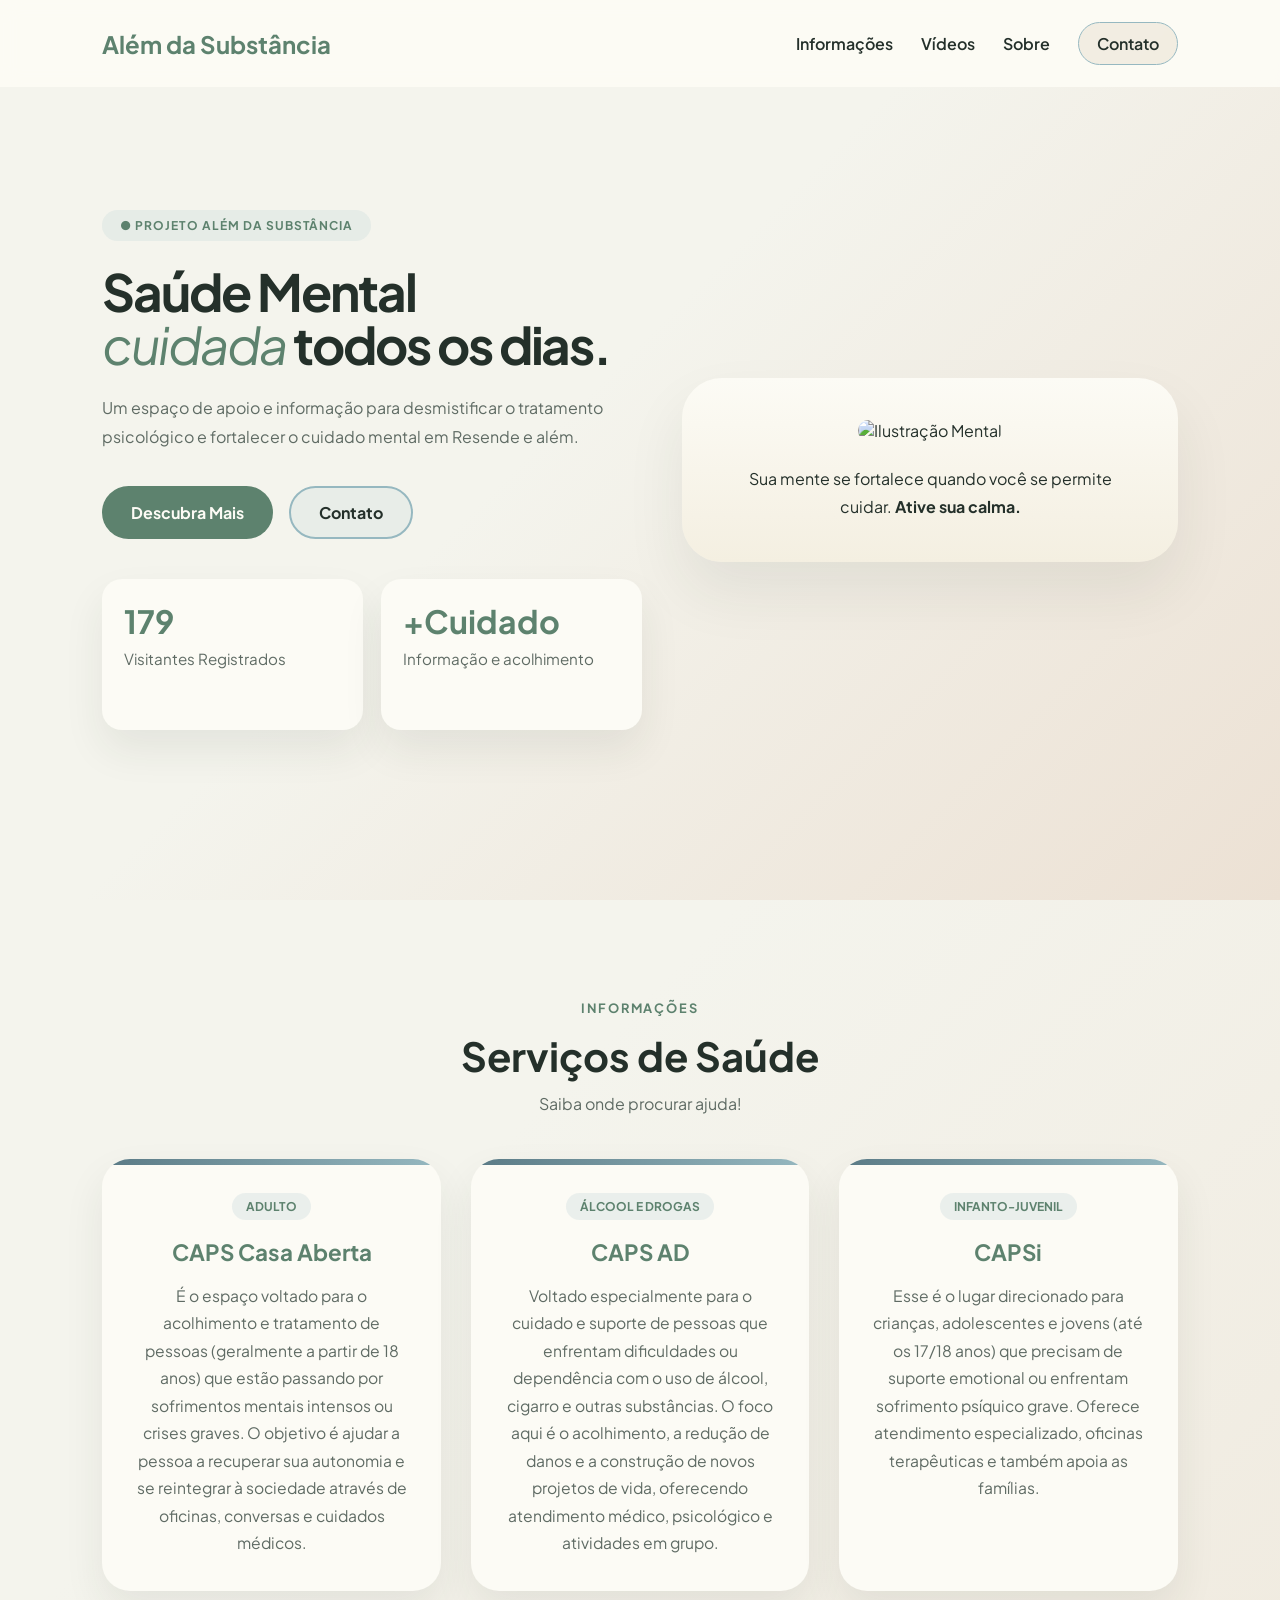
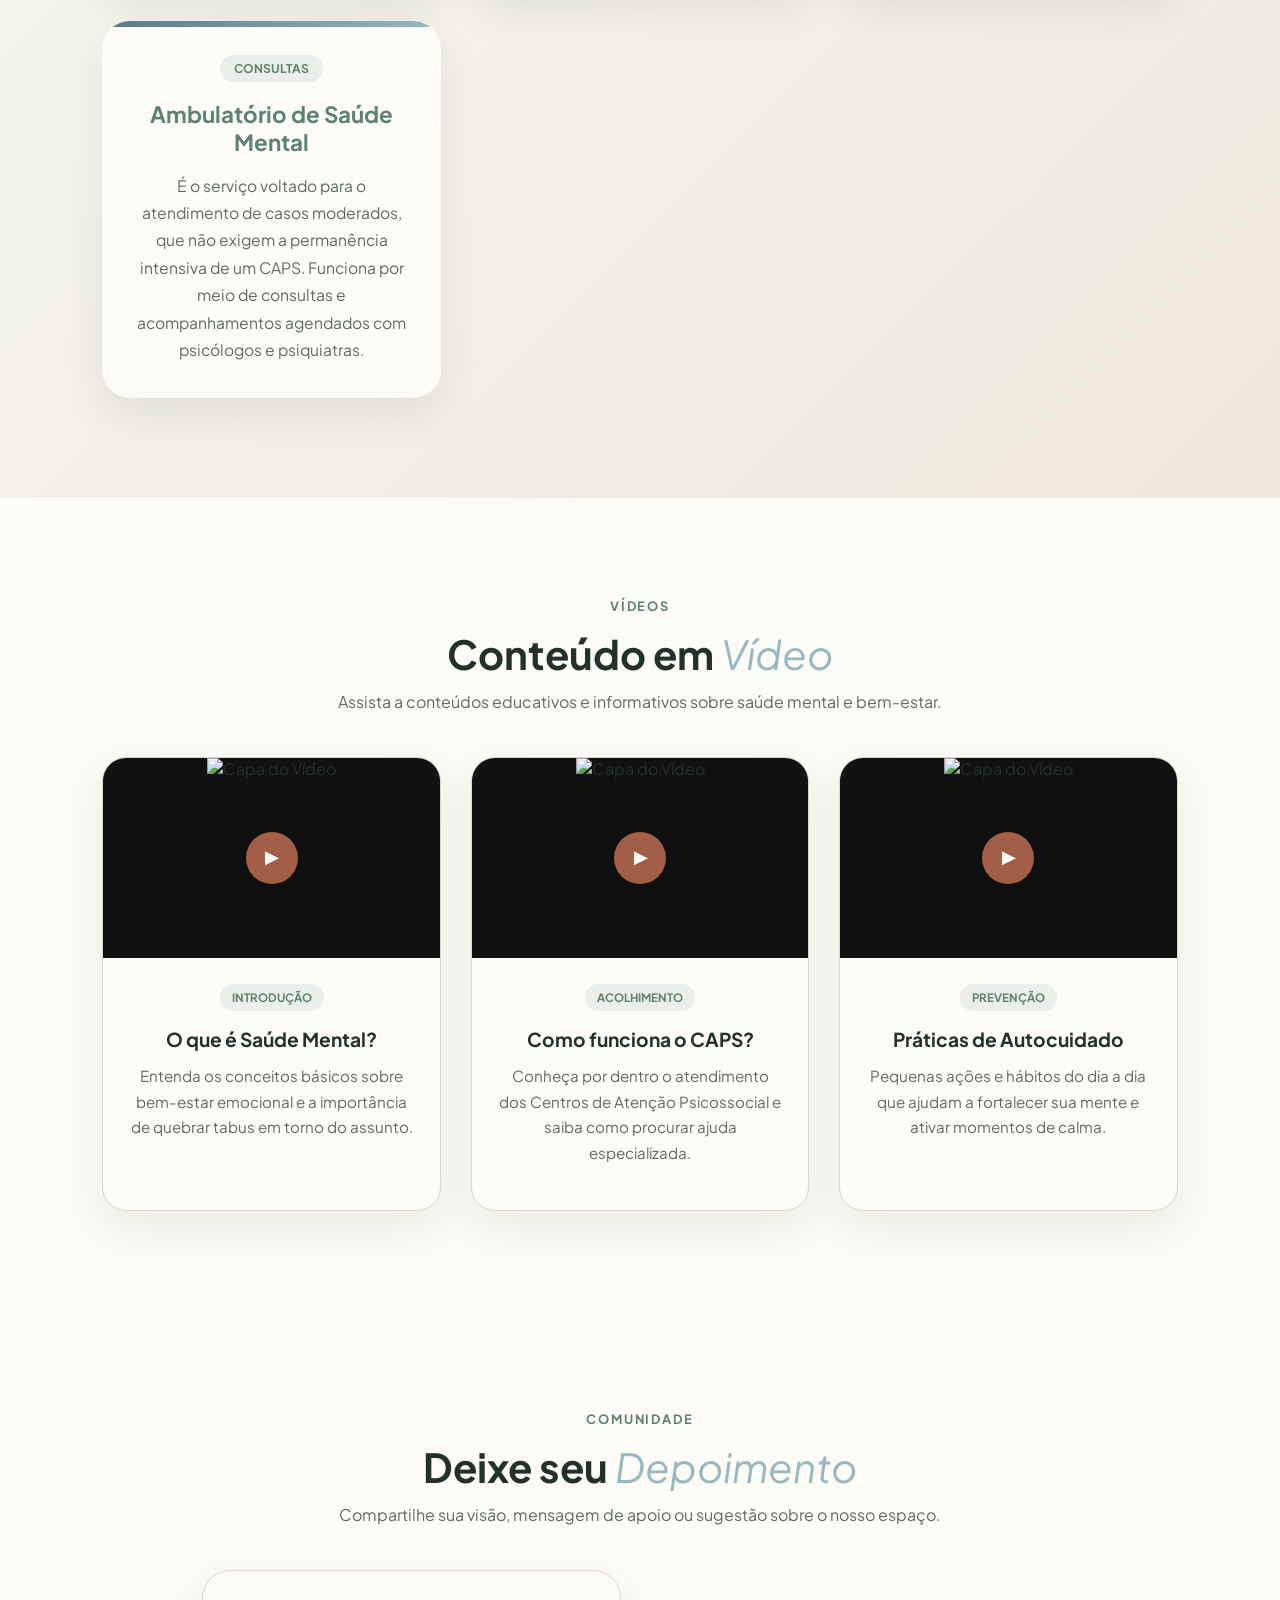
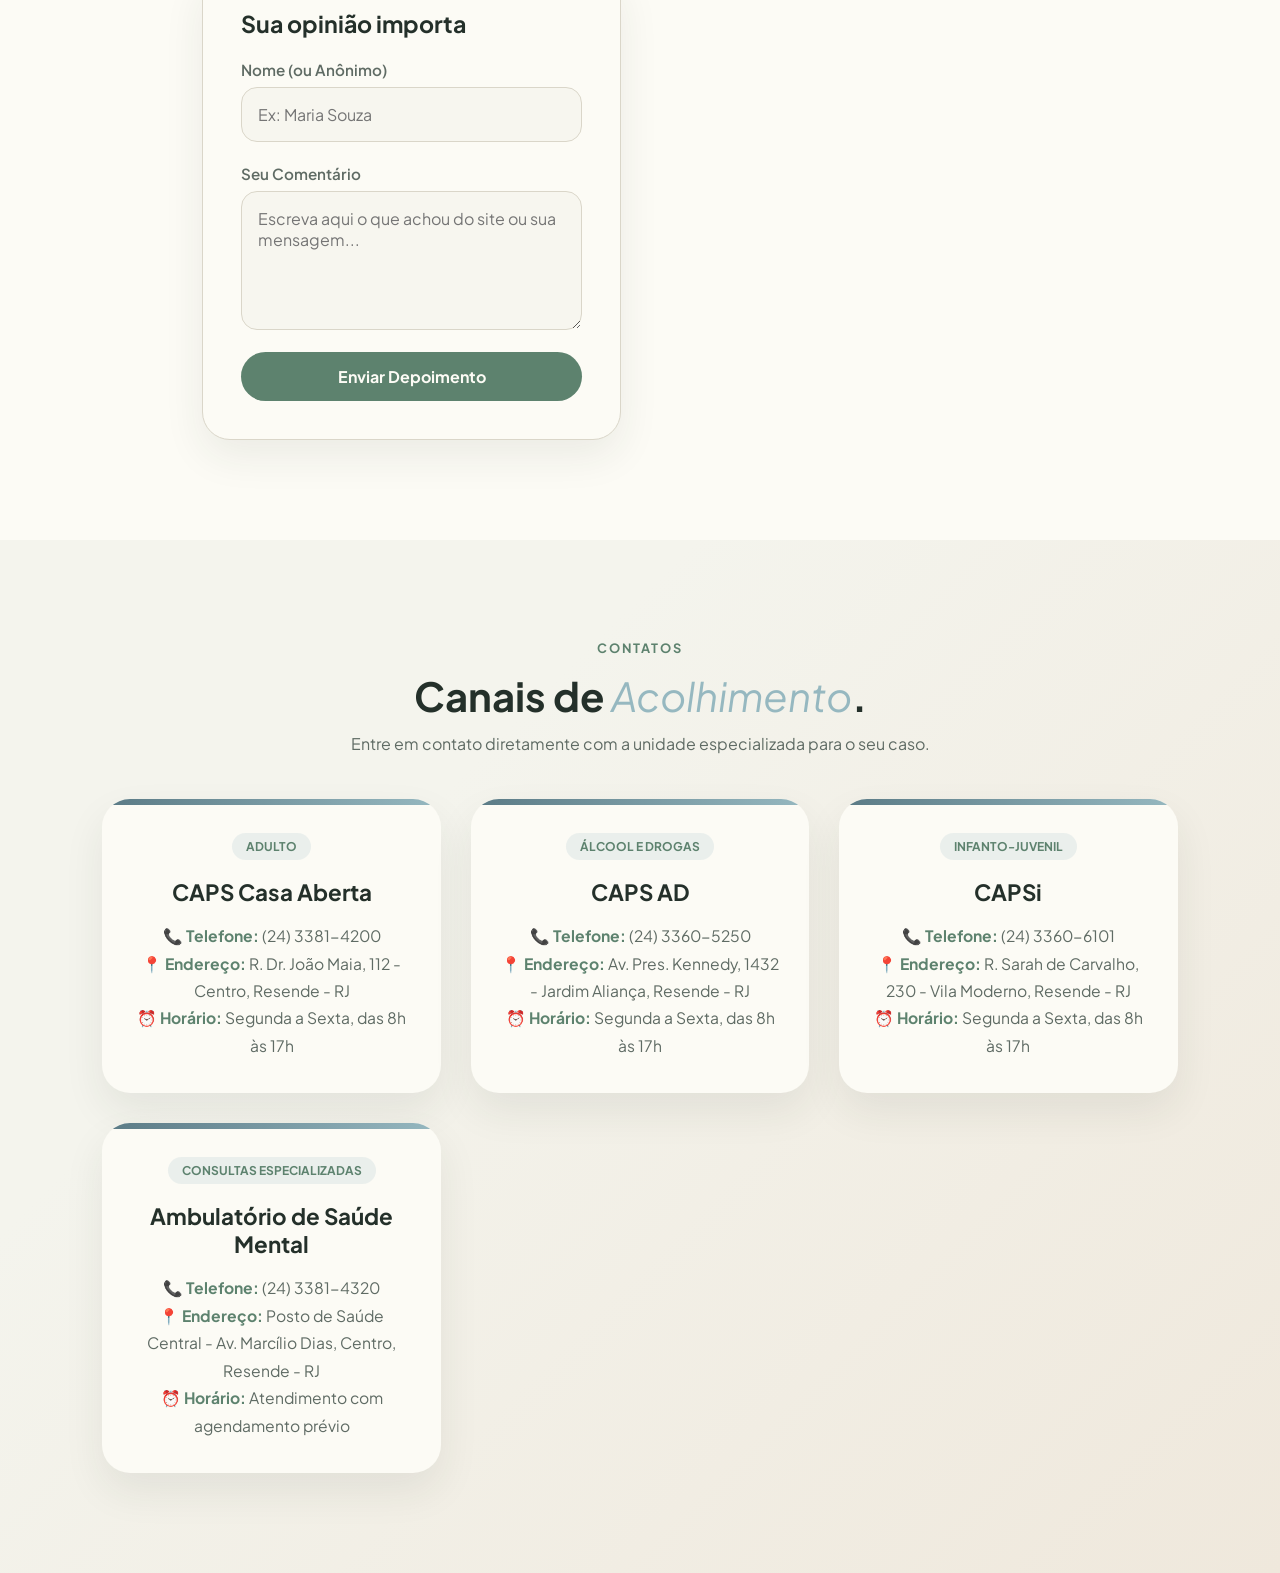
==== index.html @ b38e8417 "Add wave animation to card borders and implement easing scroll with mouse wheel" ====
<!DOCTYPE html>
<html lang="pt-BR">
<head>
    <meta charset="UTF-8">
    <meta name="viewport" content="width=device-width, initial-scale=1.0">
    <title>Além da Substance - Saúde Mental</title>
    <link rel="preconnect" href="https://fonts.googleapis.com">
    <link rel="preconnect" href="https://fonts.gstatic.com" crossorigin>
    <link href="https://fonts.googleapis.com/css2?family=Plus+Jakarta+Sans:ital,wght@0,300;0,700;1,400&display=swap" rel="stylesheet">
    <link rel="stylesheet" href="style.css">
</head>
<body>

    <header class="navbar">
        <div class="logo">Além da Substância</div>
        <nav>
            <a href="#informacoes">Informações</a>
            <a href="#videos">Vídeos</a>
            <a href="#sobre">Sobre</a>
            <a href="#contato" class="btn-contato-nav">Contato</a>
        </nav>
    </header>

    <!-- HERO SECTION (HOME) -->
    <main class="hero-container" id="home">
        <section class="hero-left">
            <span class="badge">● PROJETO ALÉM DA SUBSTÂNCIA</span>
            <h1>Saúde Mental <br><em>cuidada</em> todos os dias.</h1>
            <p>Um espaço de apoio e informação para desmistificar o tratamento psicológico e fortalecer o cuidado mental em Resende e além.</p>
            
            <div class="hero-buttons">
                <a href="#sobre" class="btn-primary">Descubra Mais</a>
                <a href="#contato" class="btn-secondary">Contato</a>
            </div>
            
            <div class="mini-cards">
                <div class="card-stat">
                    <!-- CORREÇÃO AQUI: Adicionado id="contador" para o JavaScript atualizar -->
                    <h2 id="contador">179</h2> 
                    <p>Visitantes Registrados</p>
                </div>
                <div class="card-stat">
                    <h2>+Cuidado</h2>
                    <p>Informação e acolhimento</p>
                </div>
            </div>
        </section>

        <section class="hero-right">
            <div class="main-card">
                <img src="https://images.unsplash.com/photo-1544367567-0f2fcb009e0b?q=80&w=400" alt="Ilustração Mental" class="mascote-img">
                <p class="card-text">Sua mente se fortalece quando você se permite cuidar. <strong>Ative sua calma.</strong></p>
            </div>
        </section>
    </main>

    <!-- SEÇÃO INFORMAÇÕES -->
    <section id="informacoes" class="info-section">
        <span class="section-badge">Informações</span>
        <h2 class="section-title">Serviços de Saúde</h2>
        <p class="section-subtitle">Saiba onde procurar ajuda!</p>

        <div class="info-cards-container">
            <div class="info-card">
                <div class="card-border-top"></div>
                <span class="card-tag">Adulto</span>
                <h3>CAPS Casa Aberta</h3>
                <p>É o espaço voltado para o acolhimento e tratamento de pessoas (geralmente a partir de 18 anos) que estão passando por sofrimentos mentais intensos ou crises graves. O objetivo é ajudar a pessoa a recuperar sua autonomia e se reintegrar à sociedade através de oficinas, conversas e cuidados médicos.</p>
            </div>

            <div class="info-card">
                <div class="card-border-top"></div>
                <span class="card-tag">Álcool e Drogas</span>
                <h3>CAPS AD</h3>
                <p>Voltado especialmente para o cuidado e suporte de pessoas que enfrentam dificuldades ou dependência com o uso de álcool, cigarro e outras substâncias. O foco aqui é o acolhimento, a redução de danos e a construção de novos projetos de vida, oferecendo atendimento médico, psicológico e atividades em grupo.</p>
            </div>

            <div class="info-card">
                <div class="card-border-top"></div>
                <span class="card-tag">Infanto-Juvenil</span>
                <h3>CAPSi</h3>
                <p>Esse é o lugar direcionado para crianças, adolescentes e jovens (até os 17/18 anos) que precisam de suporte emotional ou enfrentam sofrimento psíquico grave. Oferece atendimento especializado, oficinas terapêuticas e também apoia as famílias.</p>
            </div>
            
            <div class="info-card">
                <div class="card-border-top"></div>
                <span class="card-tag">Consultas</span>
                <h3>Ambulatório de Saúde Mental</h3>
                <p>É o serviço voltado para o atendimento de casos moderados, que não exigem a permanência intensiva de um CAPS. Funciona por meio de consultas e acompanhamentos agendados com psicólogos e psiquiatras.</p>
            </div>
        </div>
    </section>

    <!-- SEÇÃO VÍDEOS -->
    <section id="videos" class="generic-section">
        <span class="section-badge">Vídeos</span>
        <h2 class="section-title">Conteúdo em <em>Vídeo</em></h2>
        <p class="section-subtitle">Assista a conteúdos educativos e informativos sobre saúde mental e bem-estar.</p>

        <div class="videos-cards-container">
            <div class="video-card">
                <div class="video-preview btn-play-trigger" data-video="https://youtube.com/embed/IJjCyYKkbZU?si=vxh-BDA81wg-3qQN">
                    <img src="https://img.youtube.com/vi/IJjCyYKkbZU/0.jpg" alt="Capa do Vídeo">
                    <div class="play-icon">▶</div>
                </div>
                <div class="video-content">
                    <span class="video-tag">Introdução</span>
                    <h3>O que é Saúde Mental?</h3>
                    <p>Entenda os conceitos básicos sobre bem-estar emocional e a importância de quebrar tabus em torno do assunto.</p>
                </div>
            </div>

            <div class="video-card">
                <div class="video-preview btn-play-trigger" data-video="https://youtube.com/embed/HHHiIle4SVA?si=tJ8ctzIvyEenSN2N">
                    <img src="https://img.youtube.com/vi/HHHiIle4SVA/0.jpg" alt="Capa do Vídeo">
                    <div class="play-icon">▶</div>
                </div>
                <div class="video-content">
                    <span class="video-tag">Acolhimento</span>
                    <h3>Como funciona o CAPS?</h3>
                    <p>Conheça por dentro o atendimento dos Centros de Atenção Psicossocial e saiba como procurar ajuda especializada.</p>
                </div>
            </div>

            <div class="video-card">
                <div class="video-preview btn-play-trigger" data-video="https://youtube.com/embed/26smId96smo?si=rQtb4ltxumGqIPi2">
                    <img src="https://img.youtube.com/vi/26smId96smo/0.jpg" alt="Capa do Vídeo">
                    <div class="play-icon">▶</div>
                </div>
                <div class="video-content">
                    <span class="video-tag">Prevenção</span>
                    <h3>Práticas de Autocuidado</h3>
                    <p>Pequenas ações e hábitos do dia a dia que ajudam a fortalecer sua mente e ativar momentos de calma.</p>
                </div>
            </div>
        </div>
    </section>

    <div id="videoModal" class="video-modal">
        <div class="video-modal-content">
            <span class="video-modal-close">&times;</span>
            <div class="video-responsive-container">
                <iframe id="videoPlayer" src="" frameborder="0" allow="accelerometer; autoplay; clipboard-write; encrypted-media; gyroscope; picture-in-picture" allowfullscreen></iframe>
            </div>
        </div>
    </div>

    <!-- SEÇÃO COMENTÁRIOS -->
    <section id="sobre" class="generic-section">
        <span class="section-badge">Comunidade</span>
        <h2 class="section-title">Deixe seu <em>Depoimento</em></h2>
        <p class="section-subtitle">Compartilhe sua visão, mensagem de apoio ou sugestão sobre o nosso espaço.</p>

        <div class="comments-container">
            <div class="comment-form-box">
                <h3>Sua opinião importa</h3>
                <form class="comment-form">
                    <div class="input-group">
                        <label for="comentario-nome">Nome (ou Anônimo)</label>
                        <input type="text" id="comentario-nome" placeholder="Ex: Maria Souza" required>
                    </div>
                    <div class="input-group">
                        <label for="comentario-texto">Seu Comentário</label>
                        <textarea id="comentario-texto" rows="5" placeholder="Escreva aqui o que achou do site ou sua mensagem..." required></textarea>
                    </div>
                    <button type="submit" class="btn-primary">Enviar Depoimento</button>
                </form>
            </div>

            <div class="comments-mural">
                <!-- Os depoimentos vindos do banco de dados serão injetados aqui -->
            </div>
        </div>
    </section>

    <!-- SEÇÃO CONTATO -->
    <section id="contato" class="contact-section">
        <span class="section-badge">Contatos</span>
        <h2 class="section-title">Canais de <em>Acolhimento</em>.</h2>
        <p class="section-subtitle">Entre em contato diretamente com a unidade especializada para o seu caso.</p>

        <div class="contact-cards-container">
            <div class="contact-card">
                <div class="card-border-top"></div>
                <span class="card-tag">Adulto</span>
                <h3>CAPS Casa Aberta</h3>
                <p class="contact-info"><strong>📞 Telefone:</strong> <a href="tel:+552433814200">(24) 3381-4200</a></p>
                <p class="contact-info"><strong>📍 Endereço:</strong> <a href="https://www.google.com/maps/search/?api=1&query=R.%20Dr.%20Jo%C3%A3o%20Maia%2C%20112%20Centro%20Resende%20RJ" target="_blank" rel="noopener">R. Dr. João Maia, 112 - Centro, Resende - RJ</a></p>
                <p class="contact-info"><strong>⏰ Horário:</strong> Segunda a Sexta, das 8h às 17h</p>
            </div>

            <div class="contact-card">
                <div class="card-border-top"></div>
                <span class="card-tag">Álcool e Drogas</span>
                <h3>CAPS AD</h3>
                <p class="contact-info"><strong>📞 Telefone:</strong> <a href="tel:+552433605250">(24) 3360-5250</a></p>
                <p class="contact-info"><strong>📍 Endereço:</strong> <a href="https://www.google.com/maps/search/?api=1&query=Av.%20Pres.%20Kennedy%2C%201432%20Jardim%20Alian%C3%A7a%20Resende%20RJ" target="_blank" rel="noopener">Av. Pres. Kennedy, 1432 - Jardim Aliança, Resende - RJ</a></p>
                <p class="contact-info"><strong>⏰ Horário:</strong> Segunda a Sexta, das 8h às 17h</p>
            </div>

            <div class="contact-card">
                <div class="card-border-top"></div>
                <span class="card-tag">Infanto-Juvenil</span>
                <h3>CAPSi</h3>
                <p class="contact-info"><strong>📞 Telefone:</strong> <a href="tel:+552433606101">(24) 3360-6101</a></p>
                <p class="contact-info"><strong>📍 Endereço:</strong> <a href="https://www.google.com/maps/search/?api=1&query=R.%20Sarah%20de%20Carvalho%2C%20230%20Vila%20Moderno%20Resende%20RJ" target="_blank" rel="noopener">R. Sarah de Carvalho, 230 - Vila Moderno, Resende - RJ</a></p>
                <p class="contact-info"><strong>⏰ Horário:</strong> Segunda a Sexta, das 8h às 17h</p>
            </div>

            <div class="contact-card">
                <div class="card-border-top"></div>
                <span class="card-tag">Consultas Especializadas</span>
                <h3>Ambulatório de Saúde Mental</h3>
                <p class="contact-info"><strong>📞 Telefone:</strong> <a href="tel:+552433814320">(24) 3381-4320</a></p>
                <p class="contact-info"><strong>📍 Endereço:</strong> <a href="https://www.google.com/maps/search/?api=1&query=Posto%20de%20Sa%C3%BAde%20Central%20Av.%20Marc%C3%ADlio%20Dias%20Centro%20Resende%20RJ" target="_blank" rel="noopener">Posto de Saúde Central - Av. Marcílio Dias, Centro, Resende - RJ</a></p>
                <p class="contact-info"><strong>⏰ Horário:</strong> Atendimento com agendamento prévio</p>
            </div>
        </div>
    </section>

    <!-- Conexão do Front-end com o Back-end em Python -->
    <script>
        const API_URL = window.location.hostname === "127.0.0.1" || window.location.hostname === "localhost"
            ? "http://127.0.0.1:5000/api"
            : `${window.location.origin}/api`;

        async function updateVisitCounter() {
            try {
                const response = await fetch(`${API_URL}/visita`, { method: "POST" });
                const data = await response.json();
                document.getElementById("contador").innerText = data.total_visitantes;
            } catch (error) {
                console.error("Erro ao atualizar contador:", error);
            }
        }

        async function loadDepoimentos() {
            try {
                const response = await fetch(`${API_URL}/depoimentos`);
                const depoimentos = await response.json();
                const mural = document.querySelector(".comments-mural");
                mural.innerHTML = "";

                depoimentos.forEach((depo) => {
                    const card = document.createElement("div");
                    card.className = "mural-card";
                    card.innerHTML = `
                        <div class="mural-card-header">
                            <strong>${depo.nome}</strong>
                            <span class="mural-date">Recentemente</span>
                        </div>
                        <p>"${depo.texto}"</p>
                    `;
                    mural.appendChild(card);
                });
            } catch (error) {
                console.error("Erro ao carregar depoimentos:", error);
            }
        }

        async function submitDepoimento(event) {
            event.preventDefault();

            const nome = document.getElementById("comentario-nome").value.trim() || "Anônimo";
            const texto = document.getElementById("comentario-texto").value.trim();

            if (!texto) {
                return;
            }

            try {
                await fetch(`${API_URL}/depoimentos`, {
                    method: "POST",
                    headers: { "Content-Type": "application/json" },
                    body: JSON.stringify({ nome, texto }),
                });

                event.target.reset();
                await loadDepoimentos();
            } catch (error) {
                console.error("Erro ao enviar depoimento:", error);
            }
        }

        // Easing function for smooth scroll (ease-in-out-cubic)
        function easeInOutCubic(t) {
            return t < 0.5 ? 4 * t * t * t : 1 - Math.pow(-2 * t + 2, 3) / 2;
        }

        // Smooth scroll with easing on wheel
        let isScrolling = false;
        let scrollVelocity = 0;
        let lastScrollTime = 0;

        window.addEventListener("wheel", (e) => {
            e.preventDefault();

            const delta = e.deltaY > 0 ? 60 : -60; // Scroll amount per wheel tick
            const currentTime = Date.now();
            const timeDelta = currentTime - lastScrollTime;

            // Build velocity based on wheel movement
            scrollVelocity += delta;
            lastScrollTime = currentTime;

            // Animate smooth scroll
            if (!isScrolling) {
                isScrolling = true;
                const startScroll = window.scrollY;
                const targetScroll = Math.max(0, Math.min(startScroll + scrollVelocity, document.documentElement.scrollHeight - window.innerHeight));
                const distance = targetScroll - startScroll;
                const duration = 800; // milliseconds
                let startTime = null;

                function smoothScroll(currentTime) {
                    if (startTime === null) startTime = currentTime;
                    const elapsed = currentTime - startTime;
                    const progress = Math.min(elapsed / duration, 1);
                    const easeProgress = easeInOutCubic(progress);

                    window.scrollTo(0, startScroll + distance * easeProgress);

                    if (progress < 1) {
                        requestAnimationFrame(smoothScroll);
                    } else {
                        isScrolling = false;
                        scrollVelocity = 0; // Reset velocity after animation
                    }
                }

                requestAnimationFrame(smoothScroll);
            }
        }, { passive: false });

        document.addEventListener("DOMContentLoaded", async () => {
            updateVisitCounter();
            await loadDepoimentos();
            document.querySelector(".comment-form").addEventListener("submit", submitDepoimento);
        });

        // Make video preview clicks open the video link in a new tab
        document.addEventListener("click", (e) => {
            const preview = e.target.closest('.video-preview');
            if (preview) {
                const videoUrl = preview.getAttribute('data-video');
                if (videoUrl) {
                    window.open(videoUrl, '_blank', 'noopener');
                }
            }
        });
    </script>
    
</body>
</html>
---- style.css ----
﻿/* -------------------------------------------------------------
   Brand palette and global style variables
   ------------------------------------------------------------- */
:root {
    --bg: #f4f4ed;
    --surface: #fcfbf5;
    --surface-soft: #f7f6ef;
    --text: #24302a;
    --text-muted: #5f6b64;
    --primary: #5d826e;
    --secondary: #96B8C0;
    --secondary-dark: #5a7a85;
    --secondary-light: #D0E4EC;
    --accent: #a15f47;
    --border: #dad6c9;
    --shadow: rgba(36, 48, 42, 0.08);
}

@keyframes wave {
    0% {
        background: linear-gradient(90deg, var(--secondary-dark) 0%, var(--secondary) 50%, var(--secondary-light) 100%);
        background-position: -100% 0;
    }
    50% {
        background-position: 100% 0;
    }
    100% {
        background: linear-gradient(90deg, var(--secondary-dark) 0%, var(--secondary) 50%, var(--secondary-light) 100%);
        background-position: -100% 0;
    }
}

/* Reset and base typography */
* {
    margin: 0;
    padding: 0;
    box-sizing: border-box;
    font-family: 'Plus Jakarta Sans', sans-serif;
}

html {
    scroll-behavior: smooth;
    scroll-snap-type: y mandatory;
    scroll-padding-top: 96px; /* account for fixed navbar height */
}

body {
    background-color: var(--bg);
    color: var(--text);
    min-height: 100vh;
}

/* make sections snap into place for a cleaner scrolling experience */
main, section, .hero-container {
    scroll-snap-align: start;
}

a {
    color: inherit;
    text-decoration: none;
}

button,
input,
textarea {
    font: inherit;
}

button {
    cursor: pointer;
}

/* -------------------------------------------------------------
   Navbar
   ------------------------------------------------------------- */
.navbar {
    position: fixed;
    inset: 0 auto auto 0;
    display: flex;
    justify-content: space-between;
    align-items: center;
    width: 100%;
    padding: 22px 8%;
    background: rgba(252, 251, 245, 0.95);
    backdrop-filter: blur(10px);
    z-index: 1000;
}

.navbar .logo {
    font-size: 24px;
    font-weight: 700;
    color: var(--primary);
}

.navbar nav {
    display: flex;
    flex-wrap: wrap;
    align-items: center;
}

.navbar nav a {
    margin-left: 28px;
    color: var(--text);
    font-weight: 600;
    transition: color 0.2s ease;
}

.navbar nav a:hover {
    color: var(--accent);
}

.btn-contato-nav {
    padding: 10px 18px;
    border-radius: 999px;
    border: 1px solid var(--secondary);
    background: rgba(200, 176, 146, 0.18);
}

/* -------------------------------------------------------------
   Hero section
   ------------------------------------------------------------- */
.hero-container {
    display: flex;
    justify-content: space-between;
    align-items: center;
    gap: 40px;
    padding: 140px 8% 100px;
    min-height: 100vh;
    background: linear-gradient(135deg, var(--bg) 45%, #ece1d4 100%);
}

.hero-left {
    max-width: 580px;
}

.badge {
    display: inline-block;
    margin-bottom: 24px;
    padding: 8px 18px;
    border-radius: 999px;
    background: rgba(150, 184, 192, 0.15);
    color: var(--primary);
    font-size: 12px;
    font-weight: 700;
    letter-spacing: 0.08em;
    text-transform: uppercase;
}

.hero-left h1 {
    font-size: clamp(3rem, 4vw, 4.75rem);
    line-height: 1.02;
    letter-spacing: -0.04em;
    margin-bottom: 24px;
}

.hero-left h1 em {
    display: inline-block;
    color: var(--primary);
    font-style: italic;
    font-weight: 400;
}

.hero-left p {
    color: var(--text-muted);
    line-height: 1.8;
    max-width: 540px;
    margin-bottom: 35px;
    font-size: 16px;
}

.hero-buttons {
    display: flex;
    flex-wrap: wrap;
    gap: 16px;
    margin-bottom: 40px;
}

.btn-primary,
.btn-secondary {
    display: inline-flex;
    align-items: center;
    justify-content: center;
    padding: 14px 28px;
    border-radius: 999px;
    font-weight: 700;
    transition: transform 0.2s ease, background-color 0.2s ease, color 0.2s ease;
}

.btn-primary {
    background-color: var(--primary);
    color: var(--surface);
    border: 1px solid transparent;
}

.btn-primary:hover {
    background-color: #4c6e5f;
    transform: translateY(-2px);
}

.btn-secondary {
    border: 2px solid var(--secondary);
    color: var(--text);
    background: rgba(150, 184, 192, 0.12);
}

.btn-secondary:hover {
    background: rgba(200, 176, 146, 0.14);
}

.mini-cards {
    display: grid;
    grid-template-columns: repeat(2, minmax(160px, 1fr));
    gap: 18px;
}

.card-stat {
    background: var(--surface);
    padding: 22px;
    border-radius: 20px;
    box-shadow: 0 20px 40px var(--shadow);
}

.card-stat h2 {
    color: var(--primary);
    font-size: 2rem;
    margin-bottom: 4px;
}

.card-stat p {
    color: var(--text-muted);
    font-size: 0.95rem;
}

.hero-right {
    flex: 1;
    max-width: 520px;
    display: flex;
    justify-content: center;
}

.main-card {
    width: 100%;
    padding: 42px;
    border-radius: 40px;
    background: linear-gradient(180deg, var(--surface) 0%, #f4efe1 100%);
    box-shadow: 0 30px 60px var(--shadow);
    text-align: center;
}

.mascote-img {
    width: 100%;
    max-width: 300px;
    border-radius: 24px;
    margin-bottom: 24px;
}

.card-text {
    color: var(--text);
    line-height: 1.7;
    font-size: 1rem;
}

/* -------------------------------------------------------------
   Sections and cards
   ------------------------------------------------------------- */
.info-section,
.contact-section,
.generic-section {
    width: 100%;
    padding: 100px 8%;
    display: flex;
    flex-direction: column;
    justify-content: center;
    align-items: center;
    text-align: center;
}

.info-section {
    background: linear-gradient(135deg, var(--bg) 30%, #efe8dc 100%);
}

.generic-section {
    background: var(--surface);
}

.contact-section {
    background: linear-gradient(135deg, var(--bg) 30%, #efe8dc 100%);
}

.section-badge {
    color: var(--primary);
    font-size: 0.8rem;
    font-weight: 700;
    letter-spacing: 0.15em;
    text-transform: uppercase;
    margin-bottom: 14px;
}

.section-title {
    color: var(--text);
    font-size: clamp(2.5rem, 3vw, 4rem);
    font-weight: 700;
    margin-bottom: 12px;
}

.section-title em {
    color: var(--secondary);
    font-style: italic;
    font-weight: 400;
}

.section-subtitle {
    color: var(--text-muted);
    font-size: 1rem;
    margin-bottom: 45px;
    max-width: 720px;
}

.info-cards-container,
.contact-cards-container {
    width: 100%;
    max-width: 1200px;
    display: grid;
    grid-template-columns: repeat(auto-fit, minmax(280px, 1fr));
    gap: 30px;
}

.info-card,
.contact-card {
    position: relative;
    background: var(--surface);
    border-radius: 28px;
    padding: 34px 30px;
    box-shadow: 0 18px 40px var(--shadow);
    overflow: hidden;
    transition: transform 0.25s ease, box-shadow 0.25s ease;
}

.info-card:hover,
.contact-card:hover {
    transform: translateY(-5px);
    box-shadow: 0 25px 50px rgba(36, 48, 42, 0.12);
}

.card-border-top {
    position: absolute;
    top: 0;
    left: 0;
    width: 100%;
    height: 6px;
    background: linear-gradient(90deg, var(--secondary-dark), var(--secondary), var(--secondary-light));
    background-size: 200% 100%;
    animation: wave 4s ease-in-out infinite;
}

.info-card h3,
.contact-card h3 {
    color: var(--primary);
    font-size: 1.4rem;
    margin-bottom: 16px;
}

.contact-card h3 {
    color: var(--text);
}

.info-card p,
.contact-info {
    color: var(--text-muted);
    line-height: 1.75;
    font-size: 0.98rem;
}

.card-tag {
    display: inline-flex;
    align-items: center;
    justify-content: center;
    padding: 6px 14px;
    border-radius: 999px;
    font-size: 0.75rem;
    font-weight: 700;
    color: var(--primary);
    background: rgba(150, 184, 192, 0.18);
    text-transform: uppercase;
    margin-bottom: 18px;
}

.contact-info strong {
    color: var(--primary);
}

/* -------------------------------------------------------------
   Video cards
   ------------------------------------------------------------- */
.videos-cards-container {
    width: 100%;
    max-width: 1200px;
    display: grid;
    grid-template-columns: repeat(auto-fit, minmax(300px, 1fr));
    gap: 30px;
}

.video-card {
    background: var(--surface);
    border-radius: 24px;
    overflow: hidden;
    box-shadow: 0 16px 45px var(--shadow);
    border: 1px solid var(--border);
    transition: transform 0.25s ease, box-shadow 0.25s ease;
}

.video-card:hover {
    transform: translateY(-4px);
}

.video-preview {
    position: relative;
    width: 100%;
    height: 200px;
    background-color: #111;
    overflow: hidden;
    cursor: pointer; /* make it obvious it's clickable */
}

.video-preview img {
    width: 100%;
    height: 100%;
    object-fit: cover;
    transition: transform 0.35s ease;
}

.video-card:hover .video-preview img {
    transform: scale(1.05);
}

.play-icon {
    position: absolute;
    top: 50%;
    left: 50%;
    transform: translate(-50%, -50%);
    width: 52px;
    height: 52px;
    border-radius: 50%;
    display: grid;
    place-items: center;
    background-color: var(--accent);
    color: var(--surface);
    font-size: 18px;
    box-shadow: 0 6px 18px rgba(0, 0, 0, 0.2);
    transition: transform 0.2s ease, background-color 0.2s ease;
}

.video-card:hover .play-icon {
    transform: translate(-50%, -50%) scale(1.08);
    background-color: #8c4f3e;
}

.video-content {
    padding: 26px;
}

.video-tag {
    display: inline-flex;
    font-size: 0.72rem;
    font-weight: 700;
    color: var(--primary);
    background: rgba(150, 184, 192, 0.18);
    padding: 6px 12px;
    border-radius: 999px;
    text-transform: uppercase;
    margin-bottom: 16px;
}

.video-content h3 {
    font-size: 1.2rem;
    color: var(--text);
    margin-bottom: 12px;
}

.video-content p {
    color: var(--text-muted);
    font-size: 0.95rem;
    line-height: 1.7;
    margin-bottom: 18px;
    min-height: 4.5rem;
}

.btn-watch {
    color: var(--accent);
    font-weight: 700;
    font-size: 0.95rem;
    display: inline-flex;
    align-items: center;
}

.btn-watch:hover {
    color: #8c4f3e;
    text-decoration: underline;
}

/* -------------------------------------------------------------
   Comments and testimonials
   ------------------------------------------------------------- */
.comments-container {
    width: calc(100% - 200px);
    max-width: 1400px;
    display: grid;
    grid-template-columns: 1fr 1fr;
    gap: 38px;
    text-align: left;
    margin: 0 auto;
}

.comment-form-box {
    background: var(--surface);
    border: 1px solid var(--border);
    border-radius: 28px;
    padding: 38px;
    box-shadow: 0 16px 40px var(--shadow);
}

.comment-form-box h3 {
    color: var(--text);
    font-size: 1.45rem;
    margin-bottom: 22px;
}

.comment-form {
    display: grid;
    gap: 22px;
}

.input-group {
    display: grid;
    gap: 8px;
}

.input-group label {
    color: var(--text-muted);
    font-size: 0.95rem;
    font-weight: 600;
}

.input-group input,
.input-group textarea {
    width: 100%;
    padding: 16px;
    border-radius: 16px;
    border: 1px solid var(--border);
    background: var(--surface-soft);
    color: var(--text);
    transition: border-color 0.2s ease, background-color 0.2s ease;
}

.input-group input:focus,
.input-group textarea:focus {
    outline: none;
    background: var(--surface);
    border-color: var(--primary);
}

.comment-form-box .btn-primary {
    border: none;
}

.comments-mural {
    display: flex;
    flex-direction: column;
    gap: 20px;
    max-height: 480px;
    overflow-y: auto;
    padding-right: 10px;
}

.comments-mural::-webkit-scrollbar {
    width: 8px;
}

.comments-mural::-webkit-scrollbar-thumb {
    background-color: rgba(92, 92, 92, 0.18);
    border-radius: 10px;
}

.mural-card {
    background: #f6f5f0;
    border-left: 4px solid var(--accent);
    border-radius: 0 18px 18px 0;
    padding: 22px;
    box-shadow: 0 12px 28px rgba(36, 48, 42, 0.06);
}

.mural-card-header {
    display: flex;
    justify-content: space-between;
    align-items: center;
    gap: 12px;
    margin-bottom: 12px;
}

.mural-card-header strong {
    color: var(--primary);
    font-size: 0.98rem;
}

.mural-date {
    color: #8c8c84;
    font-size: 0.8rem;
}

.mural-card p {
    color: var(--text-muted);
    font-size: 0.95rem;
    line-height: 1.75;
    font-style: italic;
}

/* -------------------------------------------------------------
   Video modal
   ------------------------------------------------------------- */
.video-modal {
    display: none;
    position: fixed;
    inset: 0;
    z-index: 2000;
    background-color: rgba(0, 0, 0, 0.78);
    align-items: center;
    justify-content: center;
    padding: 18px;
}

.video-modal-content {
    position: relative;
    width: 100%;
    max-width: 840px;
    background-color: #111;
    border-radius: 24px;
    overflow: hidden;
    box-shadow: 0 14px 50px rgba(0, 0, 0, 0.55);
}

.video-modal-close {
    position: absolute;
    top: -10px;
    right: 18px;
    color: var(--surface);
    font-size: 44px;
    font-weight: 700;
    cursor: pointer;
    transition: color 0.2s ease;
    z-index: 1;
}

.video-modal-close:hover {
    color: var(--secondary);
}

.video-responsive-container {
    position: relative;
    padding-bottom: 56.25%;
    height: 0;
    overflow: hidden;
}

.video-responsive-container iframe {
    position: absolute;
    inset: 0;
    width: 100%;
    height: 100%;
}

/* -------------------------------------------------------------
   Responsive adjustments
   ------------------------------------------------------------- */
@media (max-width: 1080px) {
    .hero-container,
    .comments-container {
        flex-direction: column;
        align-items: center;
    }

    .hero-container {
        padding-top: 120px;
    }
}

@media (max-width: 820px) {
    .navbar {
        padding: 20px 6%;
    }

    .navbar nav a {
        margin-left: 18px;
        margin-top: 12px;
    }

    .hero-container {
        padding: 100px 6% 80px;
    }

    .hero-right,
    .hero-left,
    .comment-form-box,
    .comments-mural,
    .info-card,
    .contact-card,
    .video-card {
        width: 100%;
    }

    .comments-container {
        width: calc(100% - 32px);
        display: flex;
        flex-direction: column;
    }
}}

@media (max-width: 600px) {
    .navbar {
        flex-direction: column;
        align-items: flex-start;
        gap: 16px;
    }

    .navbar nav {
        width: 100%;
        justify-content: space-between;
    }

    .hero-left h1 {
        font-size: 2.7rem;
    }

    .hero-buttons {
        flex-direction: column;
        align-items: stretch;
    }

    .mini-cards {
        grid-template-columns: 1fr;
    }

    .info-cards-container,
    .contact-cards-container,
    .videos-cards-container {
        grid-template-columns: 1fr;
    }

    .comments-container {
        gap: 24px;
    }
}
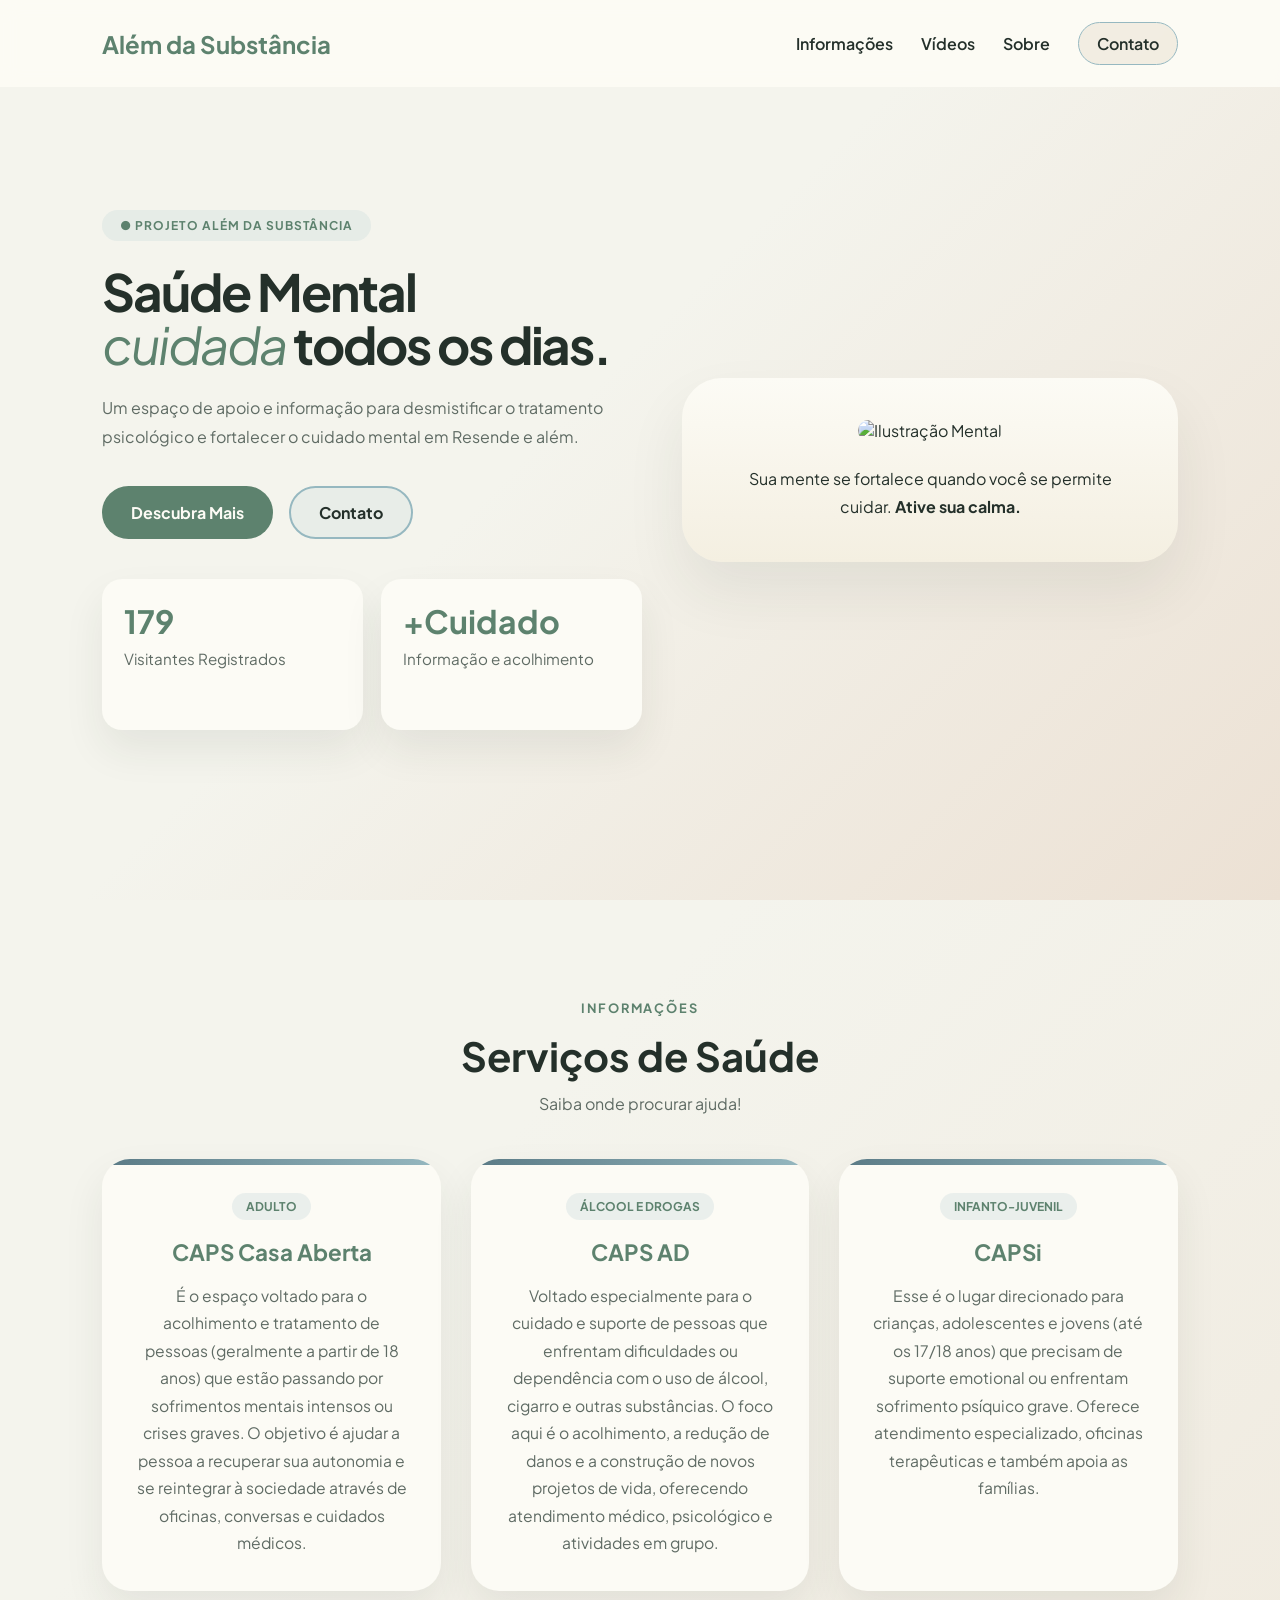
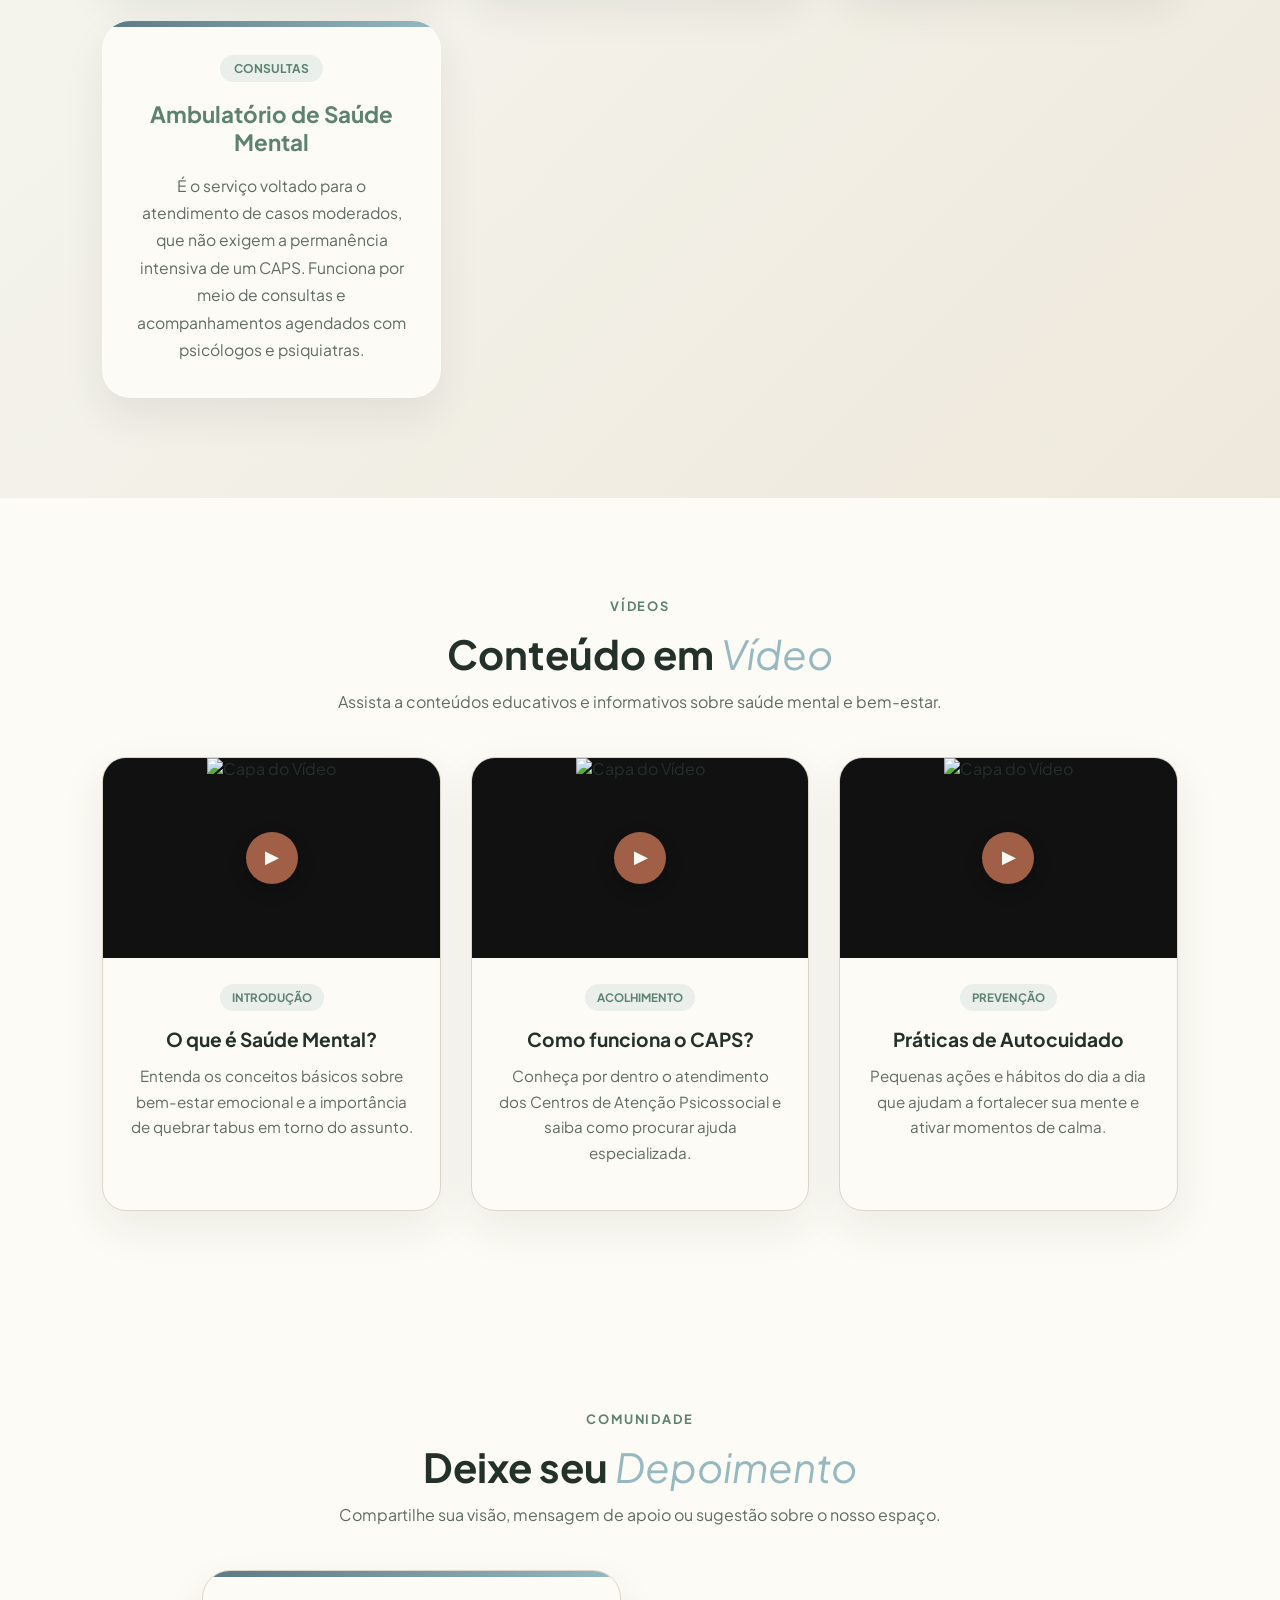
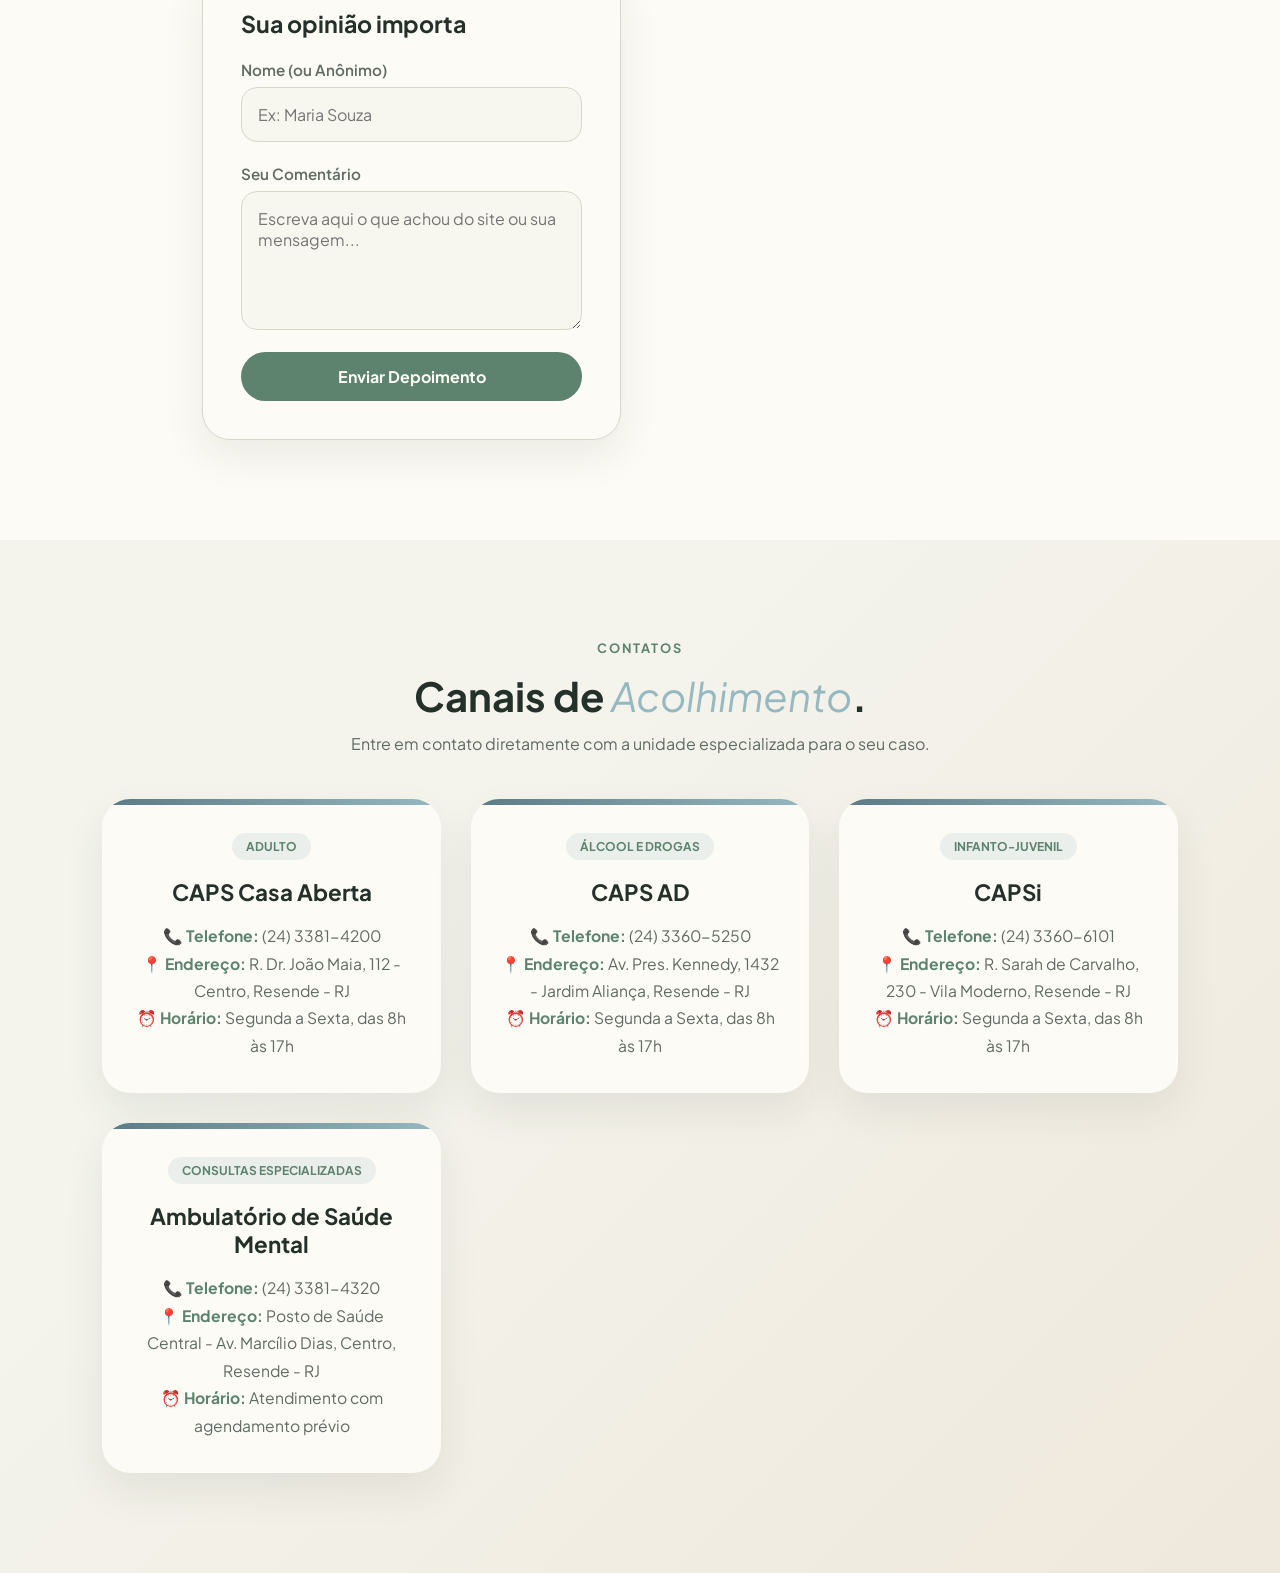
==== commit fc286af8: "Add card-border-top animation to all cards and fix comments container width" ====
--- a/index.html
+++ b/index.html
@@ -99,6 +99,7 @@
 
         <div class="videos-cards-container">
             <div class="video-card">
+                <div class="card-border-top"></div>
                 <div class="video-preview btn-play-trigger" data-video="https://youtube.com/embed/IJjCyYKkbZU?si=vxh-BDA81wg-3qQN">
                     <img src="https://img.youtube.com/vi/IJjCyYKkbZU/0.jpg" alt="Capa do Vídeo">
                     <div class="play-icon">▶</div>
@@ -111,6 +112,7 @@
             </div>
 
             <div class="video-card">
+                <div class="card-border-top"></div>
                 <div class="video-preview btn-play-trigger" data-video="https://youtube.com/embed/HHHiIle4SVA?si=tJ8ctzIvyEenSN2N">
                     <img src="https://img.youtube.com/vi/HHHiIle4SVA/0.jpg" alt="Capa do Vídeo">
                     <div class="play-icon">▶</div>
@@ -123,6 +125,7 @@
             </div>
 
             <div class="video-card">
+                <div class="card-border-top"></div>
                 <div class="video-preview btn-play-trigger" data-video="https://youtube.com/embed/26smId96smo?si=rQtb4ltxumGqIPi2">
                     <img src="https://img.youtube.com/vi/26smId96smo/0.jpg" alt="Capa do Vídeo">
                     <div class="play-icon">▶</div>
@@ -153,6 +156,7 @@
 
         <div class="comments-container">
             <div class="comment-form-box">
+                <div class="card-border-top"></div>
                 <h3>Sua opinião importa</h3>
                 <form class="comment-form">
                     <div class="input-group">
@@ -282,68 +286,21 @@
             }
         }
 
-        // Easing function for smooth scroll (ease-in-out-cubic)
-        function easeInOutCubic(t) {
-            return t < 0.5 ? 4 * t * t * t : 1 - Math.pow(-2 * t + 2, 3) / 2;
-        }
-
-        // Smooth scroll with easing on wheel
-        let isScrolling = false;
-        let scrollVelocity = 0;
-        let lastScrollTime = 0;
-
-        window.addEventListener("wheel", (e) => {
-            e.preventDefault();
-
-            const delta = e.deltaY > 0 ? 60 : -60; // Scroll amount per wheel tick
-            const currentTime = Date.now();
-            const timeDelta = currentTime - lastScrollTime;
-
-            // Build velocity based on wheel movement
-            scrollVelocity += delta;
-            lastScrollTime = currentTime;
-
-            // Animate smooth scroll
-            if (!isScrolling) {
-                isScrolling = true;
-                const startScroll = window.scrollY;
-                const targetScroll = Math.max(0, Math.min(startScroll + scrollVelocity, document.documentElement.scrollHeight - window.innerHeight));
-                const distance = targetScroll - startScroll;
-                const duration = 800; // milliseconds
-                let startTime = null;
-
-                function smoothScroll(currentTime) {
-                    if (startTime === null) startTime = currentTime;
-                    const elapsed = currentTime - startTime;
-                    const progress = Math.min(elapsed / duration, 1);
-                    const easeProgress = easeInOutCubic(progress);
-
-                    window.scrollTo(0, startScroll + distance * easeProgress);
-
-                    if (progress < 1) {
-                        requestAnimationFrame(smoothScroll);
-                    } else {
-                        isScrolling = false;
-                        scrollVelocity = 0; // Reset velocity after animation
-                    }
-                }
-
-                requestAnimationFrame(smoothScroll);
-            }
-        }, { passive: false });
-
         document.addEventListener("DOMContentLoaded", async () => {
             updateVisitCounter();
             await loadDepoimentos();
             document.querySelector(".comment-form").addEventListener("submit", submitDepoimento);
         });
 
-        // Make video preview clicks open the video link in a new tab
+        // Make video preview clicks open the video link in a new tab,
+        // while the "Assistir Vídeo" button opens the modal player.
         document.addEventListener("click", (e) => {
+            // If a preview or its children were clicked, find the closest preview element
             const preview = e.target.closest('.video-preview');
             if (preview) {
                 const videoUrl = preview.getAttribute('data-video');
                 if (videoUrl) {
+                    // open in a new tab
                     window.open(videoUrl, '_blank', 'noopener');
                 }
             }
--- a/style.css
+++ b/style.css
@@ -1,4 +1,4 @@
-﻿/* -------------------------------------------------------------
+/* -------------------------------------------------------------
    Brand palette and global style variables
    ------------------------------------------------------------- */
 :root {
@@ -401,6 +401,7 @@
 }
 
 .video-card {
+    position: relative;
     background: var(--surface);
     border-radius: 24px;
     overflow: hidden;
@@ -512,11 +513,13 @@
 }
 
 .comment-form-box {
+    position: relative;
     background: var(--surface);
     border: 1px solid var(--border);
     border-radius: 28px;
     padding: 38px;
     box-shadow: 0 16px 40px var(--shadow);
+    overflow: hidden;
 }
 
 .comment-form-box h3 {
@@ -712,7 +715,7 @@
         display: flex;
         flex-direction: column;
     }
-}}
+}
 
 @media (max-width: 600px) {
     .navbar {
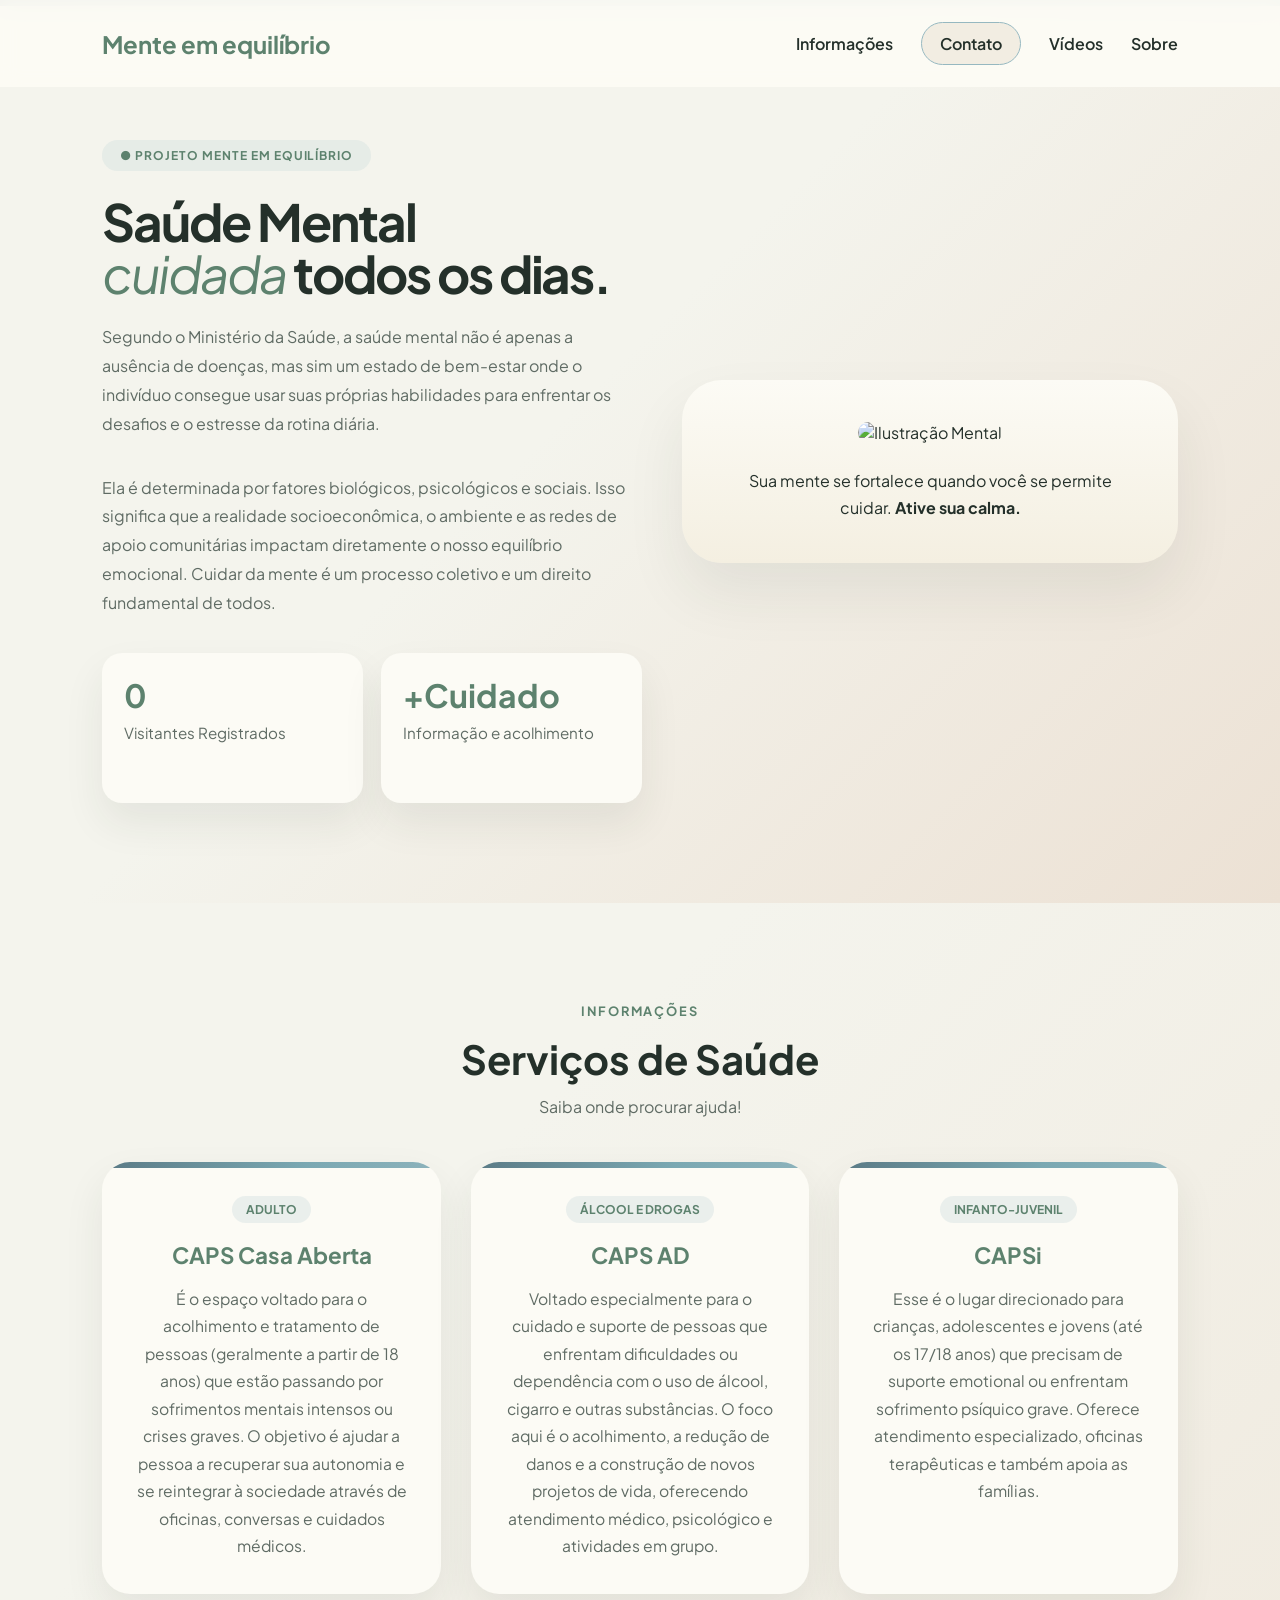
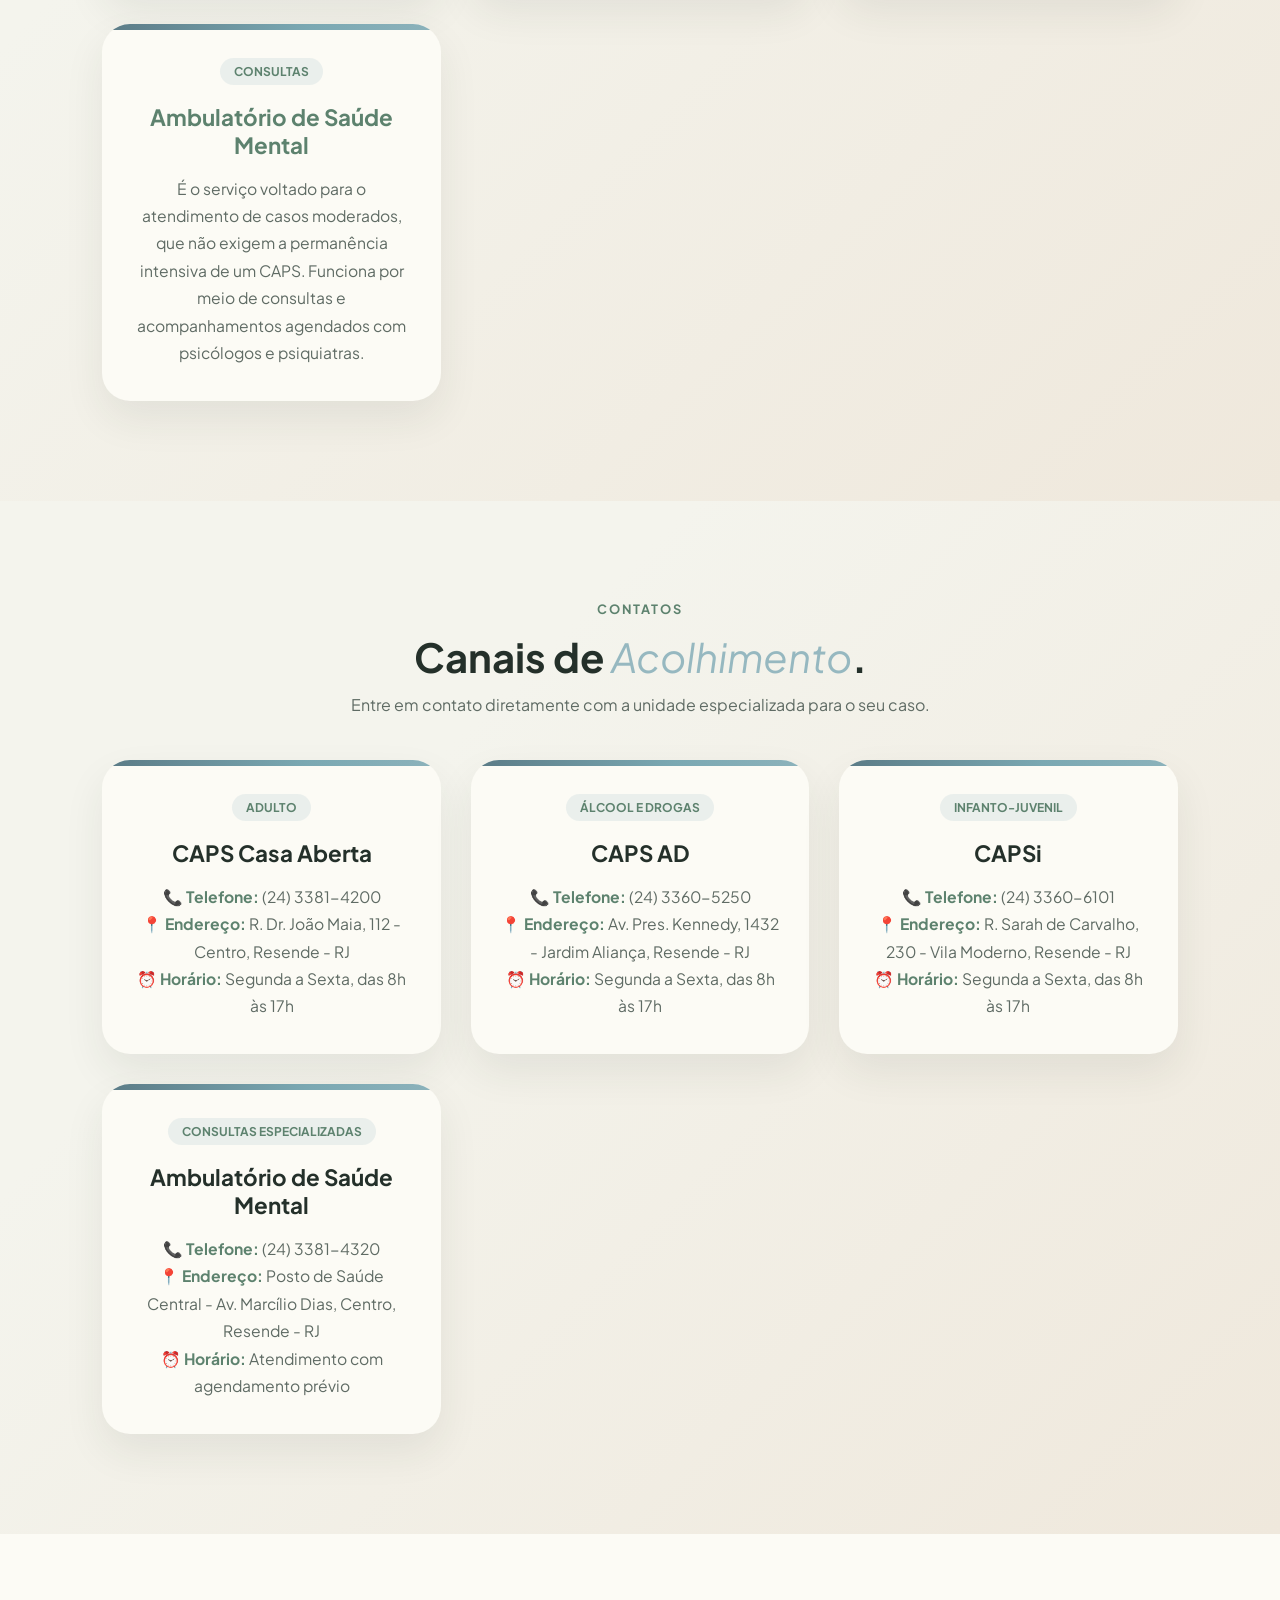
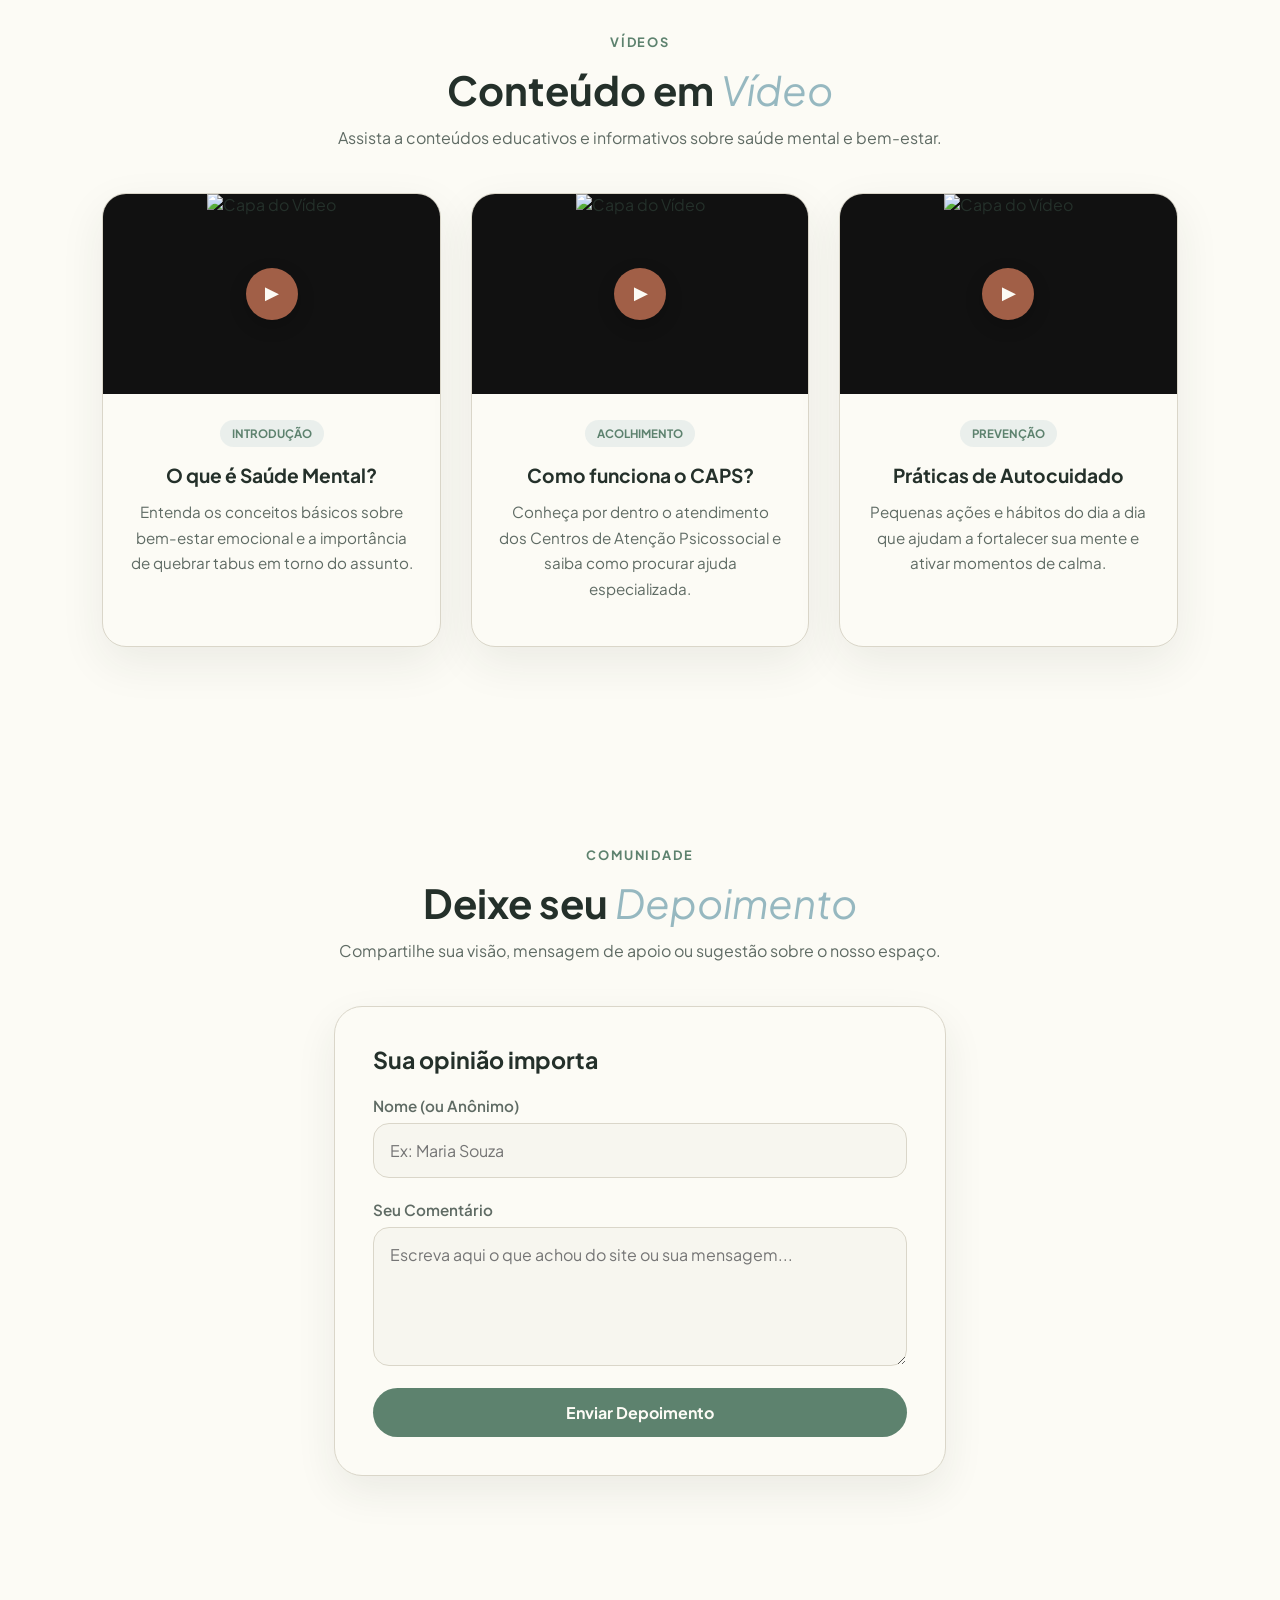
==== commit 6be0f668: "Atualiza a home com texto sobre saúde mental e reorganiza seções" ====
--- a/index.html
+++ b/index.html
@@ -3,7 +3,7 @@
 <head>
     <meta charset="UTF-8">
     <meta name="viewport" content="width=device-width, initial-scale=1.0">
-    <title>Além da Substance - Saúde Mental</title>
+    <title>Mente em equilíbrio - Saúde Mental</title>
     <link rel="preconnect" href="https://fonts.googleapis.com">
     <link rel="preconnect" href="https://fonts.gstatic.com" crossorigin>
     <link href="https://fonts.googleapis.com/css2?family=Plus+Jakarta+Sans:ital,wght@0,300;0,700;1,400&display=swap" rel="stylesheet">
@@ -12,31 +12,27 @@
 <body>
 
     <header class="navbar">
-        <div class="logo">Além da Substância</div>
+        <div class="logo">Mente em equilíbrio</div>
         <nav>
             <a href="#informacoes">Informações</a>
+            <a href="#contato" class="btn-contato-nav">Contato</a>
             <a href="#videos">Vídeos</a>
             <a href="#sobre">Sobre</a>
-            <a href="#contato" class="btn-contato-nav">Contato</a>
         </nav>
     </header>
 
     <!-- HERO SECTION (HOME) -->
     <main class="hero-container" id="home">
-        <section class="hero-left">
-            <span class="badge">● PROJETO ALÉM DA SUBSTÂNCIA</span>
-            <h1>Saúde Mental <br><em>cuidada</em> todos os dias.</h1>
-            <p>Um espaço de apoio e informação para desmistificar o tratamento psicológico e fortalecer o cuidado mental em Resende e além.</p>
-            
-            <div class="hero-buttons">
-                <a href="#sobre" class="btn-primary">Descubra Mais</a>
-                <a href="#contato" class="btn-secondary">Contato</a>
-            </div>
+       <section class="hero-left">
+            <span class="badge">● PROJETO Mente em equilíbrio</span>
+            <h1>Saúde Mental <br><em>cuidada</em> todos os dias.</h1>           
+            <p>Segundo o Ministério da Saúde, a saúde mental não é apenas a ausência de doenças, mas sim um estado de bem-estar onde o indivíduo consegue usar suas próprias habilidades para enfrentar os desafios e o estresse da rotina diária.</p>           
+            <p>Ela é determinada por fatores biológicos, psicológicos e sociais. Isso significa que a realidade socioeconômica, o ambiente e as redes de apoio comunitárias impactam diretamente o nosso equilíbrio emocional. Cuidar da mente é um processo coletivo e um direito fundamental de todos.</p>  
             
             <div class="mini-cards">
                 <div class="card-stat">
                     <!-- CORREÇÃO AQUI: Adicionado id="contador" para o JavaScript atualizar -->
-                    <h2 id="contador">179</h2> 
+                    <h2 id="contador">0</h2> 
                     <p>Visitantes Registrados</p>
                 </div>
                 <div class="card-stat">
@@ -87,6 +83,51 @@
                 <span class="card-tag">Consultas</span>
                 <h3>Ambulatório de Saúde Mental</h3>
                 <p>É o serviço voltado para o atendimento de casos moderados, que não exigem a permanência intensiva de um CAPS. Funciona por meio de consultas e acompanhamentos agendados com psicólogos e psiquiatras.</p>
+            </div>
+        </div>
+    </section>
+
+    <!-- SEÇÃO CONTATO -->
+    <section id="contato" class="contact-section">
+        <span class="section-badge">Contatos</span>
+        <h2 class="section-title">Canais de <em>Acolhimento</em>.</h2>
+        <p class="section-subtitle">Entre em contato diretamente com a unidade especializada para o seu caso.</p>
+
+        <div class="contact-cards-container">
+            <div class="contact-card">
+                <div class="card-border-top"></div>
+                <span class="card-tag">Adulto</span>
+                <h3>CAPS Casa Aberta</h3>
+                <p class="contact-info"><strong>📞 Telefone:</strong> <a href="tel:+552433814200">(24) 3381-4200</a></p>
+                <p class="contact-info"><strong>📍 Endereço:</strong> <a href="https://www.google.com/maps/search/?api=1&query=R.%20Dr.%20Jo%C3%A3o%20Maia%2C%20112%20Centro%20Resende%20RJ" target="_blank" rel="noopener">R. Dr. João Maia, 112 - Centro, Resende - RJ</a></p>
+                <p class="contact-info"><strong>⏰ Horário:</strong> Segunda a Sexta, das 8h às 17h</p>
+            </div>
+
+            <div class="contact-card">
+                <div class="card-border-top"></div>
+                <span class="card-tag">Álcool e Drogas</span>
+                <h3>CAPS AD</h3>
+                <p class="contact-info"><strong>📞 Telefone:</strong> <a href="tel:+552433605250">(24) 3360-5250</a></p>
+                <p class="contact-info"><strong>📍 Endereço:</strong> <a href="https://www.google.com/maps/search/?api=1&query=Av.%20Pres.%20Kennedy%2C%201432%20Jardim%20Alian%C3%A7a%20Resende%20RJ" target="_blank" rel="noopener">Av. Pres. Kennedy, 1432 - Jardim Aliança, Resende - RJ</a></p>
+                <p class="contact-info"><strong>⏰ Horário:</strong> Segunda a Sexta, das 8h às 17h</p>
+            </div>
+
+            <div class="contact-card">
+                <div class="card-border-top"></div>
+                <span class="card-tag">Infanto-Juvenil</span>
+                <h3>CAPSi</h3>
+                <p class="contact-info"><strong>📞 Telefone:</strong> <a href="tel:+552433606101">(24) 3360-6101</a></p>
+                <p class="contact-info"><strong>📍 Endereço:</strong> <a href="https://www.google.com/maps/search/?api=1&query=R.%20Sarah%20de%20Carvalho%2C%20230%20Vila%20Moderno%20Resende%20RJ" target="_blank" rel="noopener">R. Sarah de Carvalho, 230 - Vila Moderno, Resende - RJ</a></p>
+                <p class="contact-info"><strong>⏰ Horário:</strong> Segunda a Sexta, das 8h às 17h</p>
+            </div>
+
+            <div class="contact-card">
+                <div class="card-border-top"></div>
+                <span class="card-tag">Consultas Especializadas</span>
+                <h3>Ambulatório de Saúde Mental</h3>
+                <p class="contact-info"><strong>📞 Telefone:</strong> <a href="tel:+552433814320">(24) 3381-4320</a></p>
+                <p class="contact-info"><strong>📍 Endereço:</strong> <a href="https://www.google.com/maps/search/?api=1&query=Posto%20de%20Sa%C3%BAde%20Central%20Av.%20Marc%C3%ADlio%20Dias%20Centro%20Resende%20RJ" target="_blank" rel="noopener">Posto de Saúde Central - Av. Marcílio Dias, Centro, Resende - RJ</a></p>
+                <p class="contact-info"><strong>⏰ Horário:</strong> Atendimento com agendamento prévio</p>
             </div>
         </div>
     </section>
@@ -173,51 +214,6 @@
 
             <div class="comments-mural">
                 <!-- Os depoimentos vindos do banco de dados serão injetados aqui -->
-            </div>
-        </div>
-    </section>
-
-    <!-- SEÇÃO CONTATO -->
-    <section id="contato" class="contact-section">
-        <span class="section-badge">Contatos</span>
-        <h2 class="section-title">Canais de <em>Acolhimento</em>.</h2>
-        <p class="section-subtitle">Entre em contato diretamente com a unidade especializada para o seu caso.</p>
-
-        <div class="contact-cards-container">
-            <div class="contact-card">
-                <div class="card-border-top"></div>
-                <span class="card-tag">Adulto</span>
-                <h3>CAPS Casa Aberta</h3>
-                <p class="contact-info"><strong>📞 Telefone:</strong> <a href="tel:+552433814200">(24) 3381-4200</a></p>
-                <p class="contact-info"><strong>📍 Endereço:</strong> <a href="https://www.google.com/maps/search/?api=1&query=R.%20Dr.%20Jo%C3%A3o%20Maia%2C%20112%20Centro%20Resende%20RJ" target="_blank" rel="noopener">R. Dr. João Maia, 112 - Centro, Resende - RJ</a></p>
-                <p class="contact-info"><strong>⏰ Horário:</strong> Segunda a Sexta, das 8h às 17h</p>
-            </div>
-
-            <div class="contact-card">
-                <div class="card-border-top"></div>
-                <span class="card-tag">Álcool e Drogas</span>
-                <h3>CAPS AD</h3>
-                <p class="contact-info"><strong>📞 Telefone:</strong> <a href="tel:+552433605250">(24) 3360-5250</a></p>
-                <p class="contact-info"><strong>📍 Endereço:</strong> <a href="https://www.google.com/maps/search/?api=1&query=Av.%20Pres.%20Kennedy%2C%201432%20Jardim%20Alian%C3%A7a%20Resende%20RJ" target="_blank" rel="noopener">Av. Pres. Kennedy, 1432 - Jardim Aliança, Resende - RJ</a></p>
-                <p class="contact-info"><strong>⏰ Horário:</strong> Segunda a Sexta, das 8h às 17h</p>
-            </div>
-
-            <div class="contact-card">
-                <div class="card-border-top"></div>
-                <span class="card-tag">Infanto-Juvenil</span>
-                <h3>CAPSi</h3>
-                <p class="contact-info"><strong>📞 Telefone:</strong> <a href="tel:+552433606101">(24) 3360-6101</a></p>
-                <p class="contact-info"><strong>📍 Endereço:</strong> <a href="https://www.google.com/maps/search/?api=1&query=R.%20Sarah%20de%20Carvalho%2C%20230%20Vila%20Moderno%20Resende%20RJ" target="_blank" rel="noopener">R. Sarah de Carvalho, 230 - Vila Moderno, Resende - RJ</a></p>
-                <p class="contact-info"><strong>⏰ Horário:</strong> Segunda a Sexta, das 8h às 17h</p>
-            </div>
-
-            <div class="contact-card">
-                <div class="card-border-top"></div>
-                <span class="card-tag">Consultas Especializadas</span>
-                <h3>Ambulatório de Saúde Mental</h3>
-                <p class="contact-info"><strong>📞 Telefone:</strong> <a href="tel:+552433814320">(24) 3381-4320</a></p>
-                <p class="contact-info"><strong>📍 Endereço:</strong> <a href="https://www.google.com/maps/search/?api=1&query=Posto%20de%20Sa%C3%BAde%20Central%20Av.%20Marc%C3%ADlio%20Dias%20Centro%20Resende%20RJ" target="_blank" rel="noopener">Posto de Saúde Central - Av. Marcílio Dias, Centro, Resende - RJ</a></p>
-                <p class="contact-info"><strong>⏰ Horário:</strong> Atendimento com agendamento prévio</p>
             </div>
         </div>
     </section>
--- a/style.css
+++ b/style.css
@@ -1,4 +1,4 @@
-/* -------------------------------------------------------------
+﻿/* -------------------------------------------------------------
    Brand palette and global style variables
    ------------------------------------------------------------- */
 :root {
@@ -18,15 +18,13 @@
 
 @keyframes wave {
     0% {
-        background: linear-gradient(90deg, var(--secondary-dark) 0%, var(--secondary) 50%, var(--secondary-light) 100%);
-        background-position: -100% 0;
+        background-position: 0% 0;
     }
     50% {
-        background-position: 100% 0;
+        background-position: 250% 0;
     }
     100% {
-        background: linear-gradient(90deg, var(--secondary-dark) 0%, var(--secondary) 50%, var(--secondary-light) 100%);
-        background-position: -100% 0;
+        background-position: 0% 0;
     }
 }
 
@@ -348,9 +346,9 @@
     left: 0;
     width: 100%;
     height: 6px;
-    background: linear-gradient(90deg, var(--secondary-dark), var(--secondary), var(--secondary-light));
-    background-size: 200% 100%;
-    animation: wave 4s ease-in-out infinite;
+    background: linear-gradient(90deg, var(--secondary-dark), #7aa8b2, var(--secondary), #c5dfe7, var(--secondary-light), #8bb5b8);
+    background-size: 300% 100%;
+    animation: wave 10s ease-in-out infinite;
 }
 
 .info-card h3,
@@ -401,7 +399,6 @@
 }
 
 .video-card {
-    position: relative;
     background: var(--surface);
     border-radius: 24px;
     overflow: hidden;
@@ -506,20 +503,24 @@
     width: calc(100% - 200px);
     max-width: 1400px;
     display: grid;
-    grid-template-columns: 1fr 1fr;
+    grid-template-columns: minmax(280px, 1fr) minmax(320px, 1fr);
     gap: 38px;
     text-align: left;
     margin: 0 auto;
 }
 
 .comment-form-box {
-    position: relative;
+    width: 70%;
+    max-width: 760px;
+    margin: 0 auto;
     background: var(--surface);
     border: 1px solid var(--border);
     border-radius: 28px;
     padding: 38px;
     box-shadow: 0 16px 40px var(--shadow);
-    overflow: hidden;
+    /* centralizar o formulário dentro do container */
+    grid-column: 1 / -1;
+    justify-self: center;
 }
 
 .comment-form-box h3 {
@@ -712,8 +713,7 @@
 
     .comments-container {
         width: calc(100% - 32px);
-        display: flex;
-        flex-direction: column;
+        display: block;
     }
 }
 
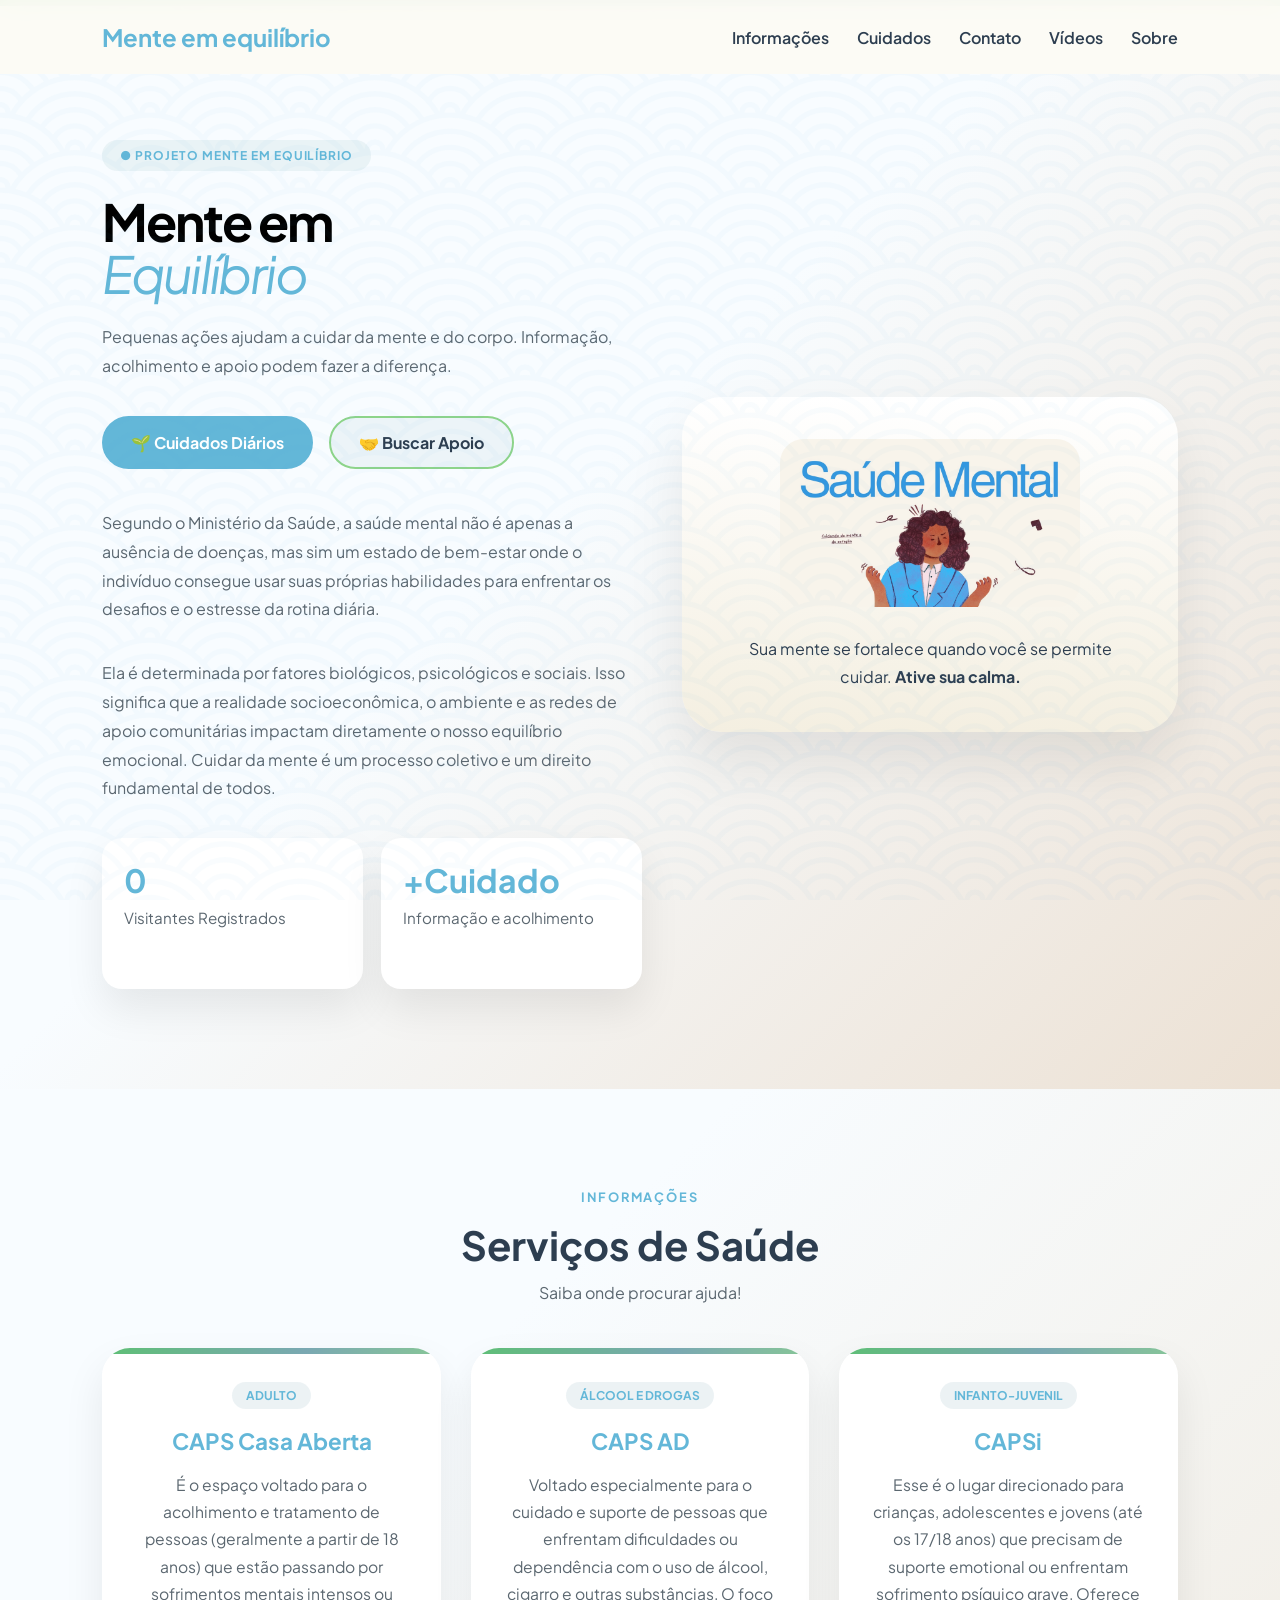
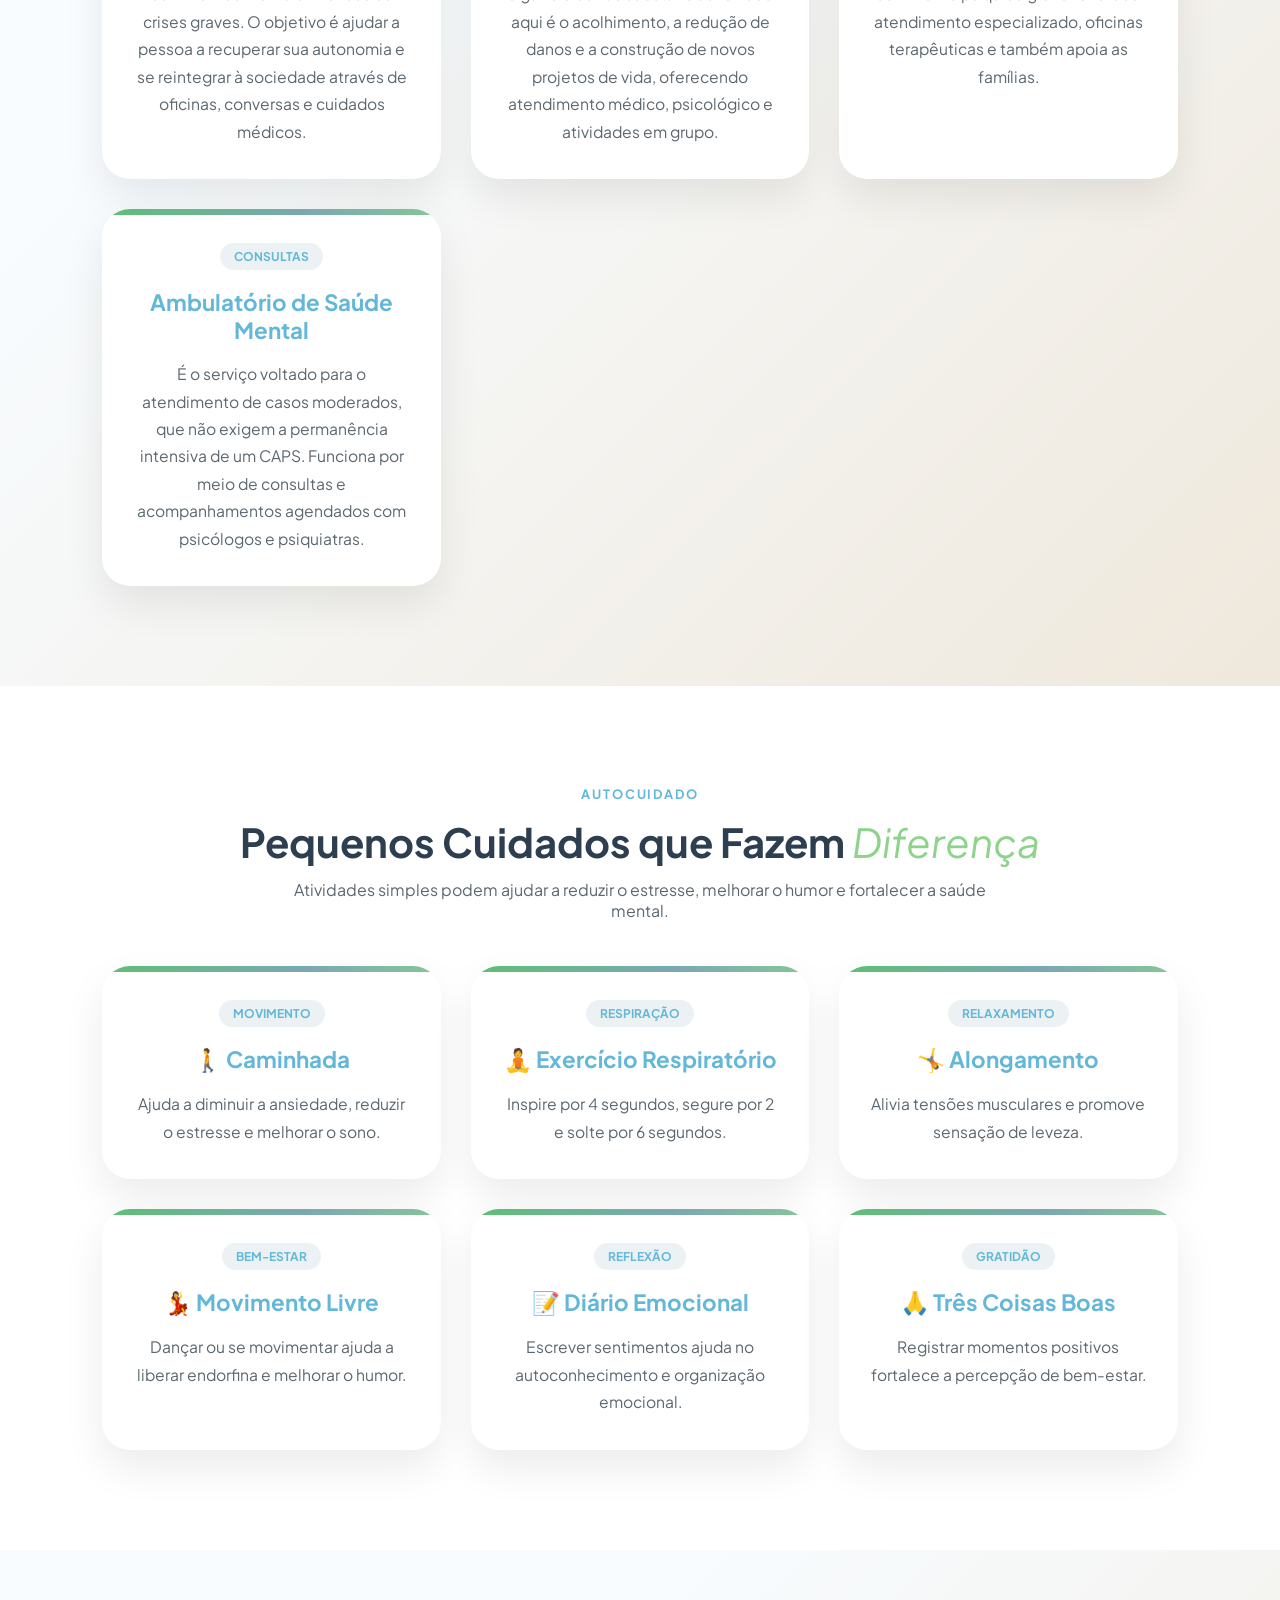
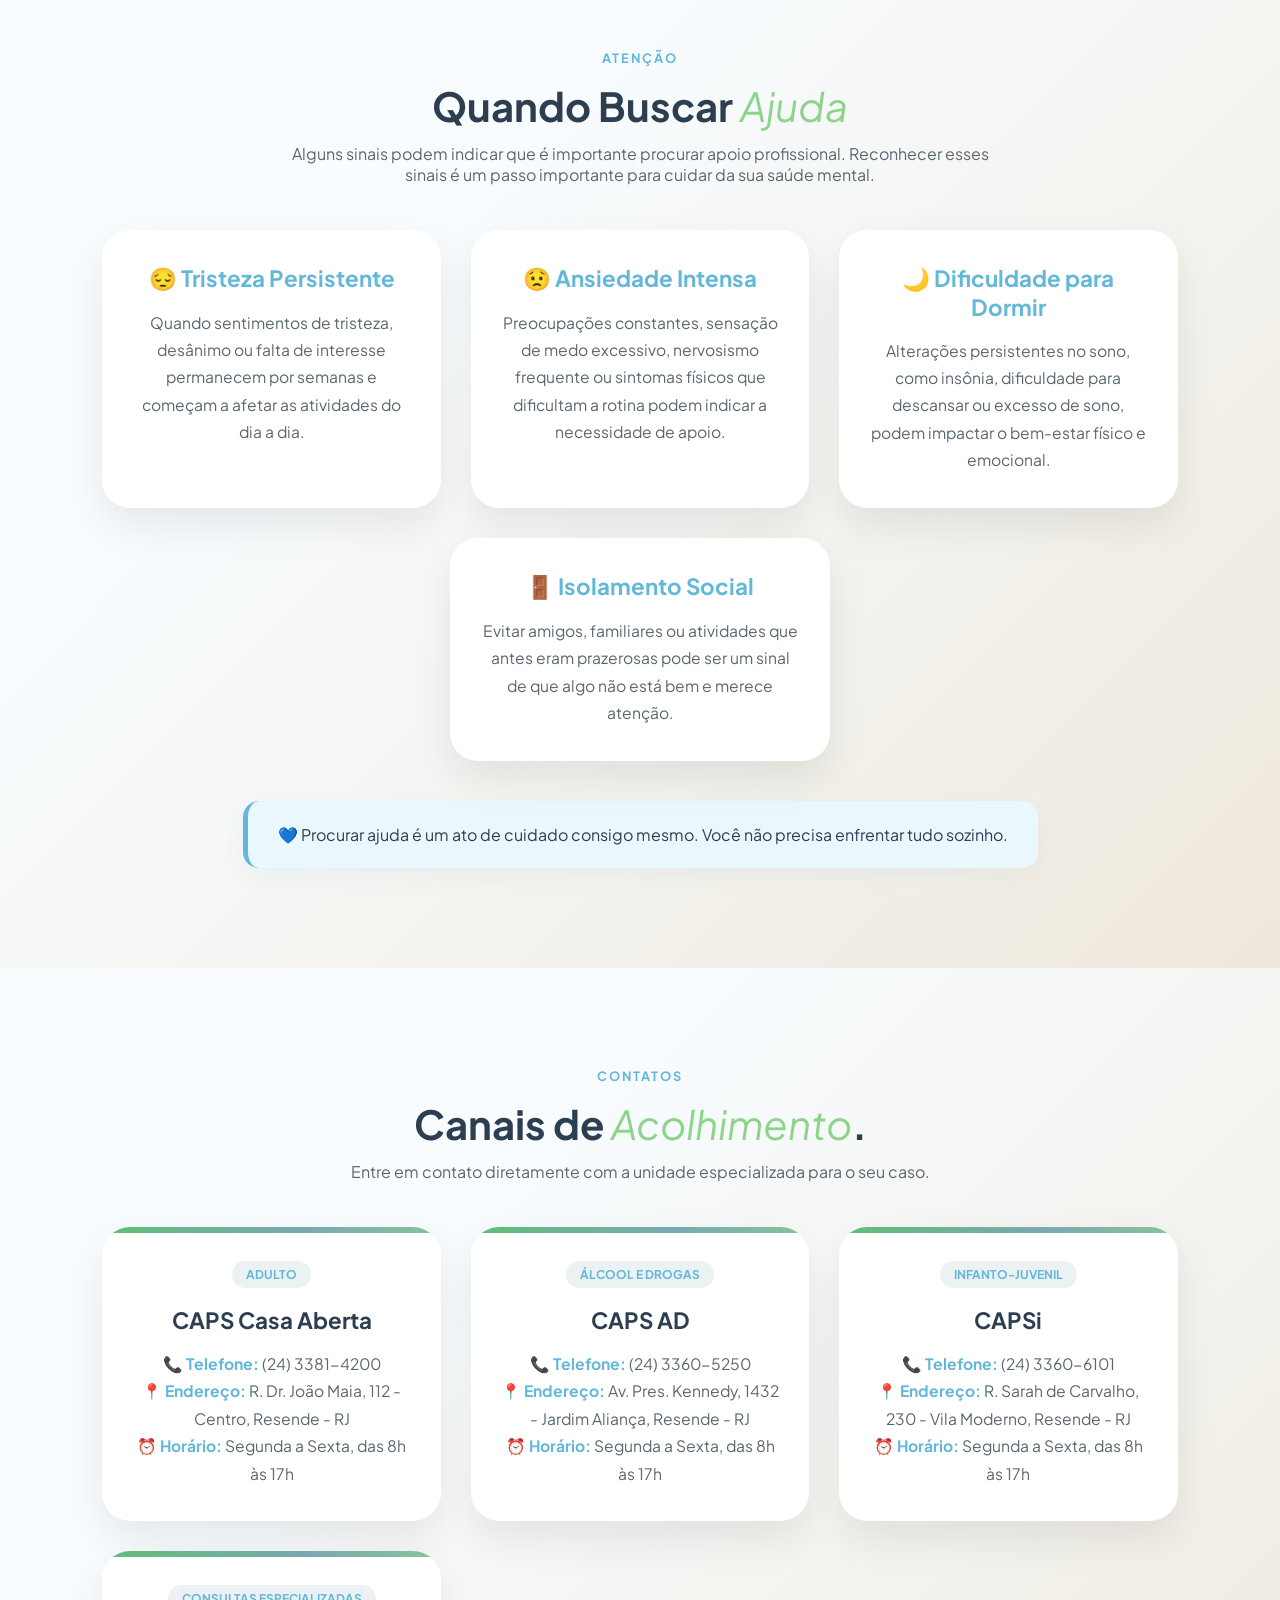
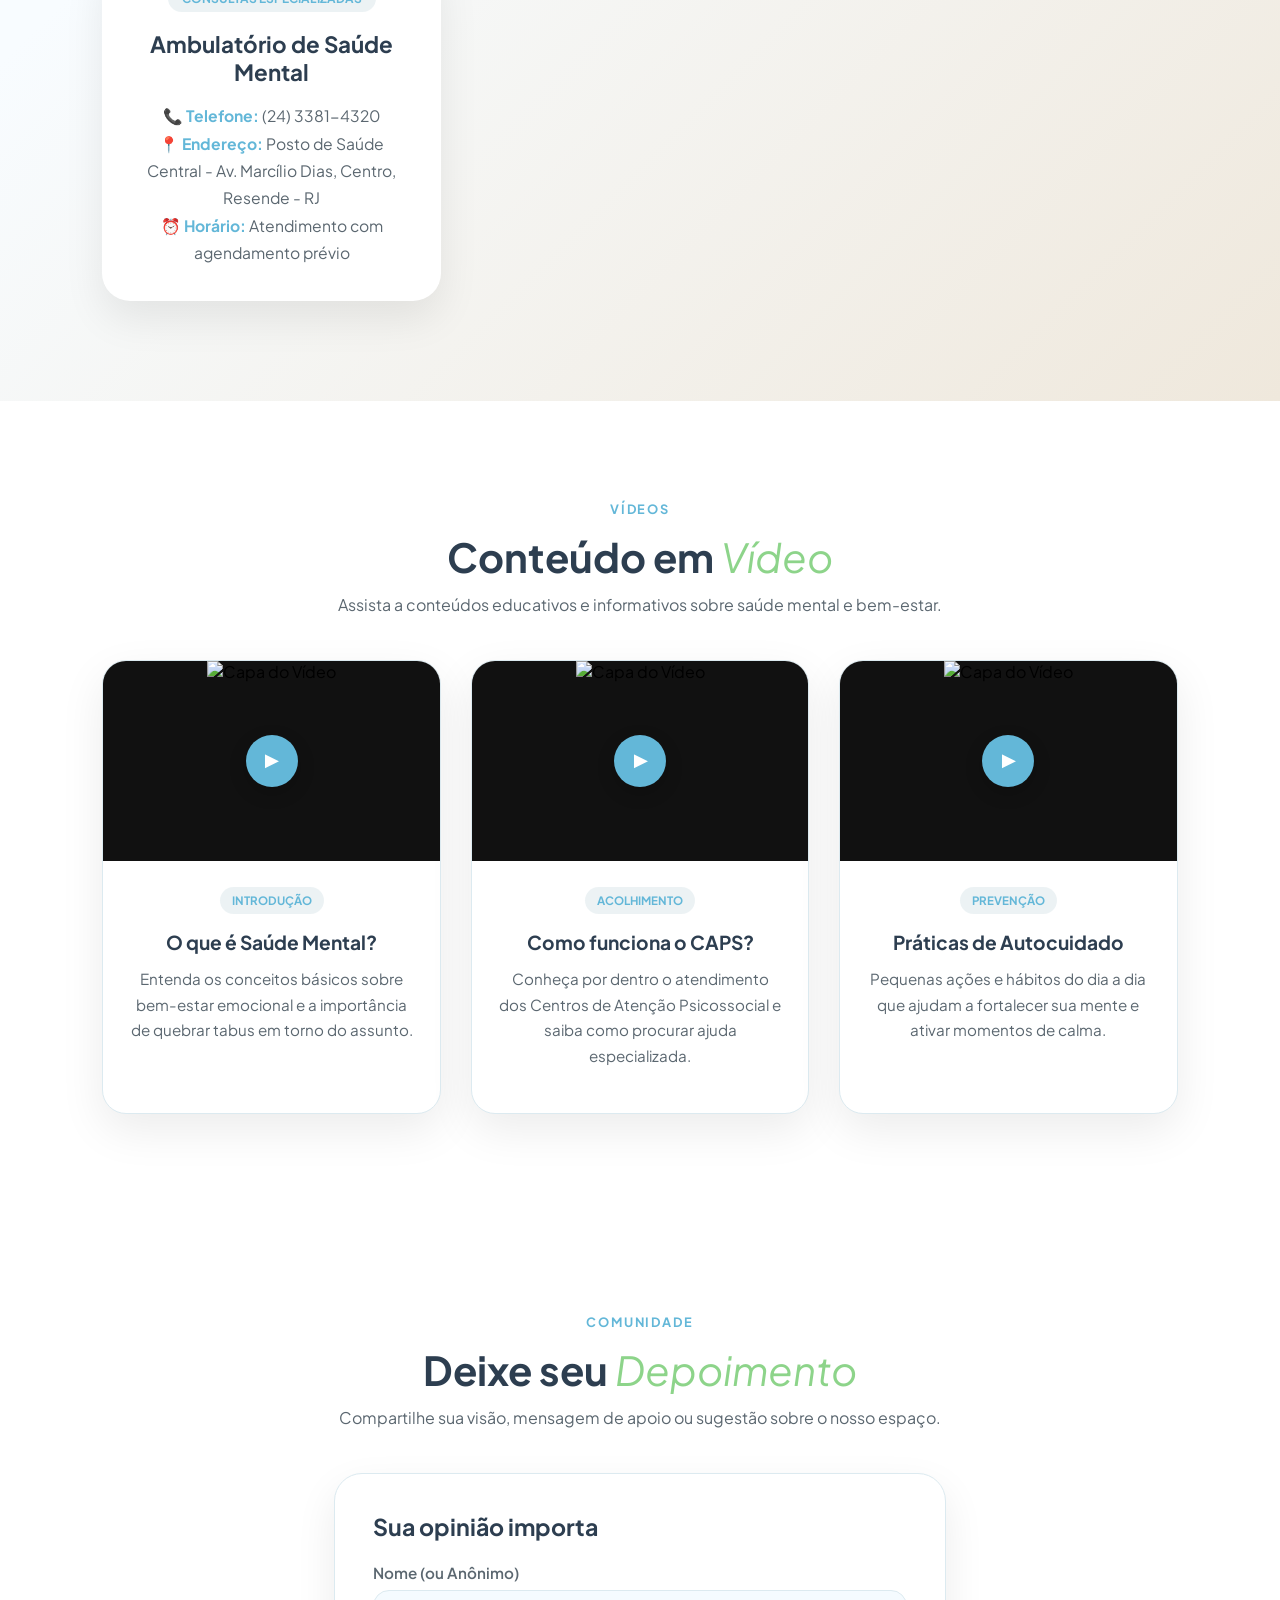
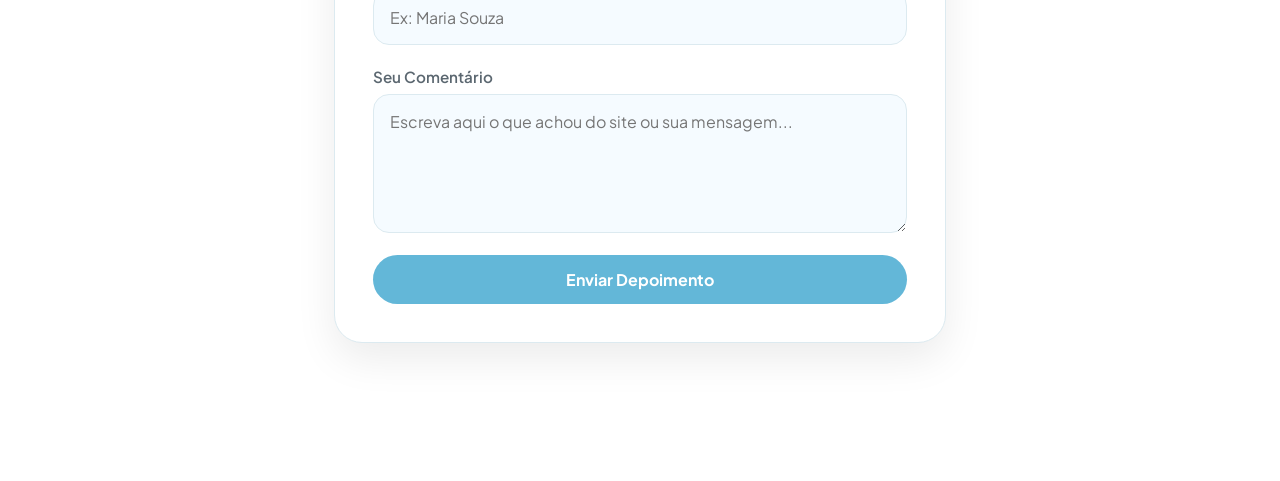
==== commit cbdfae6c: "Adição de Tema de fundo e outras modificações" ====
--- a/index.html
+++ b/index.html
@@ -1,307 +1,454 @@
-<!DOCTYPE html>
-<html lang="pt-BR">
-<head>
-    <meta charset="UTF-8">
-    <meta name="viewport" content="width=device-width, initial-scale=1.0">
-    <title>Mente em equilíbrio - Saúde Mental</title>
-    <link rel="preconnect" href="https://fonts.googleapis.com">
-    <link rel="preconnect" href="https://fonts.gstatic.com" crossorigin>
-    <link href="https://fonts.googleapis.com/css2?family=Plus+Jakarta+Sans:ital,wght@0,300;0,700;1,400&display=swap" rel="stylesheet">
-    <link rel="stylesheet" href="style.css">
-</head>
-<body>
-
-    <header class="navbar">
-        <div class="logo">Mente em equilíbrio</div>
-        <nav>
-            <a href="#informacoes">Informações</a>
-            <a href="#contato" class="btn-contato-nav">Contato</a>
-            <a href="#videos">Vídeos</a>
-            <a href="#sobre">Sobre</a>
-        </nav>
-    </header>
-
-    <!-- HERO SECTION (HOME) -->
-    <main class="hero-container" id="home">
-       <section class="hero-left">
-            <span class="badge">● PROJETO Mente em equilíbrio</span>
-            <h1>Saúde Mental <br><em>cuidada</em> todos os dias.</h1>           
-            <p>Segundo o Ministério da Saúde, a saúde mental não é apenas a ausência de doenças, mas sim um estado de bem-estar onde o indivíduo consegue usar suas próprias habilidades para enfrentar os desafios e o estresse da rotina diária.</p>           
-            <p>Ela é determinada por fatores biológicos, psicológicos e sociais. Isso significa que a realidade socioeconômica, o ambiente e as redes de apoio comunitárias impactam diretamente o nosso equilíbrio emocional. Cuidar da mente é um processo coletivo e um direito fundamental de todos.</p>  
-            
-            <div class="mini-cards">
-                <div class="card-stat">
-                    <!-- CORREÇÃO AQUI: Adicionado id="contador" para o JavaScript atualizar -->
-                    <h2 id="contador">0</h2> 
-                    <p>Visitantes Registrados</p>
-                </div>
-                <div class="card-stat">
-                    <h2>+Cuidado</h2>
-                    <p>Informação e acolhimento</p>
-                </div>
-            </div>
-        </section>
-
-        <section class="hero-right">
-            <div class="main-card">
-                <img src="https://images.unsplash.com/photo-1544367567-0f2fcb009e0b?q=80&w=400" alt="Ilustração Mental" class="mascote-img">
-                <p class="card-text">Sua mente se fortalece quando você se permite cuidar. <strong>Ative sua calma.</strong></p>
-            </div>
-        </section>
-    </main>
-
-    <!-- SEÇÃO INFORMAÇÕES -->
-    <section id="informacoes" class="info-section">
-        <span class="section-badge">Informações</span>
-        <h2 class="section-title">Serviços de Saúde</h2>
-        <p class="section-subtitle">Saiba onde procurar ajuda!</p>
-
-        <div class="info-cards-container">
-            <div class="info-card">
-                <div class="card-border-top"></div>
-                <span class="card-tag">Adulto</span>
-                <h3>CAPS Casa Aberta</h3>
-                <p>É o espaço voltado para o acolhimento e tratamento de pessoas (geralmente a partir de 18 anos) que estão passando por sofrimentos mentais intensos ou crises graves. O objetivo é ajudar a pessoa a recuperar sua autonomia e se reintegrar à sociedade através de oficinas, conversas e cuidados médicos.</p>
-            </div>
-
-            <div class="info-card">
-                <div class="card-border-top"></div>
-                <span class="card-tag">Álcool e Drogas</span>
-                <h3>CAPS AD</h3>
-                <p>Voltado especialmente para o cuidado e suporte de pessoas que enfrentam dificuldades ou dependência com o uso de álcool, cigarro e outras substâncias. O foco aqui é o acolhimento, a redução de danos e a construção de novos projetos de vida, oferecendo atendimento médico, psicológico e atividades em grupo.</p>
-            </div>
-
-            <div class="info-card">
-                <div class="card-border-top"></div>
-                <span class="card-tag">Infanto-Juvenil</span>
-                <h3>CAPSi</h3>
-                <p>Esse é o lugar direcionado para crianças, adolescentes e jovens (até os 17/18 anos) que precisam de suporte emotional ou enfrentam sofrimento psíquico grave. Oferece atendimento especializado, oficinas terapêuticas e também apoia as famílias.</p>
-            </div>
-            
-            <div class="info-card">
-                <div class="card-border-top"></div>
-                <span class="card-tag">Consultas</span>
-                <h3>Ambulatório de Saúde Mental</h3>
-                <p>É o serviço voltado para o atendimento de casos moderados, que não exigem a permanência intensiva de um CAPS. Funciona por meio de consultas e acompanhamentos agendados com psicólogos e psiquiatras.</p>
-            </div>
-        </div>
-    </section>
-
-    <!-- SEÇÃO CONTATO -->
-    <section id="contato" class="contact-section">
-        <span class="section-badge">Contatos</span>
-        <h2 class="section-title">Canais de <em>Acolhimento</em>.</h2>
-        <p class="section-subtitle">Entre em contato diretamente com a unidade especializada para o seu caso.</p>
-
-        <div class="contact-cards-container">
-            <div class="contact-card">
-                <div class="card-border-top"></div>
-                <span class="card-tag">Adulto</span>
-                <h3>CAPS Casa Aberta</h3>
-                <p class="contact-info"><strong>📞 Telefone:</strong> <a href="tel:+552433814200">(24) 3381-4200</a></p>
-                <p class="contact-info"><strong>📍 Endereço:</strong> <a href="https://www.google.com/maps/search/?api=1&query=R.%20Dr.%20Jo%C3%A3o%20Maia%2C%20112%20Centro%20Resende%20RJ" target="_blank" rel="noopener">R. Dr. João Maia, 112 - Centro, Resende - RJ</a></p>
-                <p class="contact-info"><strong>⏰ Horário:</strong> Segunda a Sexta, das 8h às 17h</p>
-            </div>
-
-            <div class="contact-card">
-                <div class="card-border-top"></div>
-                <span class="card-tag">Álcool e Drogas</span>
-                <h3>CAPS AD</h3>
-                <p class="contact-info"><strong>📞 Telefone:</strong> <a href="tel:+552433605250">(24) 3360-5250</a></p>
-                <p class="contact-info"><strong>📍 Endereço:</strong> <a href="https://www.google.com/maps/search/?api=1&query=Av.%20Pres.%20Kennedy%2C%201432%20Jardim%20Alian%C3%A7a%20Resende%20RJ" target="_blank" rel="noopener">Av. Pres. Kennedy, 1432 - Jardim Aliança, Resende - RJ</a></p>
-                <p class="contact-info"><strong>⏰ Horário:</strong> Segunda a Sexta, das 8h às 17h</p>
-            </div>
-
-            <div class="contact-card">
-                <div class="card-border-top"></div>
-                <span class="card-tag">Infanto-Juvenil</span>
-                <h3>CAPSi</h3>
-                <p class="contact-info"><strong>📞 Telefone:</strong> <a href="tel:+552433606101">(24) 3360-6101</a></p>
-                <p class="contact-info"><strong>📍 Endereço:</strong> <a href="https://www.google.com/maps/search/?api=1&query=R.%20Sarah%20de%20Carvalho%2C%20230%20Vila%20Moderno%20Resende%20RJ" target="_blank" rel="noopener">R. Sarah de Carvalho, 230 - Vila Moderno, Resende - RJ</a></p>
-                <p class="contact-info"><strong>⏰ Horário:</strong> Segunda a Sexta, das 8h às 17h</p>
-            </div>
-
-            <div class="contact-card">
-                <div class="card-border-top"></div>
-                <span class="card-tag">Consultas Especializadas</span>
-                <h3>Ambulatório de Saúde Mental</h3>
-                <p class="contact-info"><strong>📞 Telefone:</strong> <a href="tel:+552433814320">(24) 3381-4320</a></p>
-                <p class="contact-info"><strong>📍 Endereço:</strong> <a href="https://www.google.com/maps/search/?api=1&query=Posto%20de%20Sa%C3%BAde%20Central%20Av.%20Marc%C3%ADlio%20Dias%20Centro%20Resende%20RJ" target="_blank" rel="noopener">Posto de Saúde Central - Av. Marcílio Dias, Centro, Resende - RJ</a></p>
-                <p class="contact-info"><strong>⏰ Horário:</strong> Atendimento com agendamento prévio</p>
-            </div>
-        </div>
-    </section>
-
-    <!-- SEÇÃO VÍDEOS -->
-    <section id="videos" class="generic-section">
-        <span class="section-badge">Vídeos</span>
-        <h2 class="section-title">Conteúdo em <em>Vídeo</em></h2>
-        <p class="section-subtitle">Assista a conteúdos educativos e informativos sobre saúde mental e bem-estar.</p>
-
-        <div class="videos-cards-container">
-            <div class="video-card">
-                <div class="card-border-top"></div>
-                <div class="video-preview btn-play-trigger" data-video="https://youtube.com/embed/IJjCyYKkbZU?si=vxh-BDA81wg-3qQN">
-                    <img src="https://img.youtube.com/vi/IJjCyYKkbZU/0.jpg" alt="Capa do Vídeo">
-                    <div class="play-icon">▶</div>
-                </div>
-                <div class="video-content">
-                    <span class="video-tag">Introdução</span>
-                    <h3>O que é Saúde Mental?</h3>
-                    <p>Entenda os conceitos básicos sobre bem-estar emocional e a importância de quebrar tabus em torno do assunto.</p>
-                </div>
-            </div>
-
-            <div class="video-card">
-                <div class="card-border-top"></div>
-                <div class="video-preview btn-play-trigger" data-video="https://youtube.com/embed/HHHiIle4SVA?si=tJ8ctzIvyEenSN2N">
-                    <img src="https://img.youtube.com/vi/HHHiIle4SVA/0.jpg" alt="Capa do Vídeo">
-                    <div class="play-icon">▶</div>
-                </div>
-                <div class="video-content">
-                    <span class="video-tag">Acolhimento</span>
-                    <h3>Como funciona o CAPS?</h3>
-                    <p>Conheça por dentro o atendimento dos Centros de Atenção Psicossocial e saiba como procurar ajuda especializada.</p>
-                </div>
-            </div>
-
-            <div class="video-card">
-                <div class="card-border-top"></div>
-                <div class="video-preview btn-play-trigger" data-video="https://youtube.com/embed/26smId96smo?si=rQtb4ltxumGqIPi2">
-                    <img src="https://img.youtube.com/vi/26smId96smo/0.jpg" alt="Capa do Vídeo">
-                    <div class="play-icon">▶</div>
-                </div>
-                <div class="video-content">
-                    <span class="video-tag">Prevenção</span>
-                    <h3>Práticas de Autocuidado</h3>
-                    <p>Pequenas ações e hábitos do dia a dia que ajudam a fortalecer sua mente e ativar momentos de calma.</p>
-                </div>
-            </div>
-        </div>
-    </section>
-
-    <div id="videoModal" class="video-modal">
-        <div class="video-modal-content">
-            <span class="video-modal-close">&times;</span>
-            <div class="video-responsive-container">
-                <iframe id="videoPlayer" src="" frameborder="0" allow="accelerometer; autoplay; clipboard-write; encrypted-media; gyroscope; picture-in-picture" allowfullscreen></iframe>
-            </div>
-        </div>
-    </div>
-
-    <!-- SEÇÃO COMENTÁRIOS -->
-    <section id="sobre" class="generic-section">
-        <span class="section-badge">Comunidade</span>
-        <h2 class="section-title">Deixe seu <em>Depoimento</em></h2>
-        <p class="section-subtitle">Compartilhe sua visão, mensagem de apoio ou sugestão sobre o nosso espaço.</p>
-
-        <div class="comments-container">
-            <div class="comment-form-box">
-                <div class="card-border-top"></div>
-                <h3>Sua opinião importa</h3>
-                <form class="comment-form">
-                    <div class="input-group">
-                        <label for="comentario-nome">Nome (ou Anônimo)</label>
-                        <input type="text" id="comentario-nome" placeholder="Ex: Maria Souza" required>
-                    </div>
-                    <div class="input-group">
-                        <label for="comentario-texto">Seu Comentário</label>
-                        <textarea id="comentario-texto" rows="5" placeholder="Escreva aqui o que achou do site ou sua mensagem..." required></textarea>
-                    </div>
-                    <button type="submit" class="btn-primary">Enviar Depoimento</button>
-                </form>
-            </div>
-
-            <div class="comments-mural">
-                <!-- Os depoimentos vindos do banco de dados serão injetados aqui -->
-            </div>
-        </div>
-    </section>
-
-    <!-- Conexão do Front-end com o Back-end em Python -->
-    <script>
-        const API_URL = window.location.hostname === "127.0.0.1" || window.location.hostname === "localhost"
-            ? "http://127.0.0.1:5000/api"
-            : `${window.location.origin}/api`;
-
-        async function updateVisitCounter() {
-            try {
-                const response = await fetch(`${API_URL}/visita`, { method: "POST" });
-                const data = await response.json();
-                document.getElementById("contador").innerText = data.total_visitantes;
-            } catch (error) {
-                console.error("Erro ao atualizar contador:", error);
-            }
-        }
-
-        async function loadDepoimentos() {
-            try {
-                const response = await fetch(`${API_URL}/depoimentos`);
-                const depoimentos = await response.json();
-                const mural = document.querySelector(".comments-mural");
-                mural.innerHTML = "";
-
-                depoimentos.forEach((depo) => {
-                    const card = document.createElement("div");
-                    card.className = "mural-card";
-                    card.innerHTML = `
-                        <div class="mural-card-header">
-                            <strong>${depo.nome}</strong>
-                            <span class="mural-date">Recentemente</span>
-                        </div>
-                        <p>"${depo.texto}"</p>
-                    `;
-                    mural.appendChild(card);
-                });
-            } catch (error) {
-                console.error("Erro ao carregar depoimentos:", error);
-            }
-        }
-
-        async function submitDepoimento(event) {
-            event.preventDefault();
-
-            const nome = document.getElementById("comentario-nome").value.trim() || "Anônimo";
-            const texto = document.getElementById("comentario-texto").value.trim();
-
-            if (!texto) {
-                return;
-            }
-
-            try {
-                await fetch(`${API_URL}/depoimentos`, {
-                    method: "POST",
-                    headers: { "Content-Type": "application/json" },
-                    body: JSON.stringify({ nome, texto }),
-                });
-
-                event.target.reset();
-                await loadDepoimentos();
-            } catch (error) {
-                console.error("Erro ao enviar depoimento:", error);
-            }
-        }
-
-        document.addEventListener("DOMContentLoaded", async () => {
-            updateVisitCounter();
-            await loadDepoimentos();
-            document.querySelector(".comment-form").addEventListener("submit", submitDepoimento);
-        });
-
-        // Make video preview clicks open the video link in a new tab,
-        // while the "Assistir Vídeo" button opens the modal player.
-        document.addEventListener("click", (e) => {
-            // If a preview or its children were clicked, find the closest preview element
-            const preview = e.target.closest('.video-preview');
-            if (preview) {
-                const videoUrl = preview.getAttribute('data-video');
-                if (videoUrl) {
-                    // open in a new tab
-                    window.open(videoUrl, '_blank', 'noopener');
-                }
-            }
-        });
-    </script>
-    
-</body>
+<!DOCTYPE html>
+<html lang="pt-BR">
+<head>
+    <meta charset="UTF-8">
+    <meta name="viewport" content="width=device-width, initial-scale=1.0">
+    <title>Mente em equilíbrio - Saúde Mental</title>
+    <link rel="preconnect" href="https://fonts.googleapis.com">
+    <link rel="preconnect" href="https://fonts.gstatic.com" crossorigin>
+    <link href="https://fonts.googleapis.com/css2?family=Plus+Jakarta+Sans:ital,wght@0,300;0,700;1,400&display=swap" rel="stylesheet">
+    <link rel="stylesheet" href="style.css">
+</head>
+<body>
+
+    <header class="navbar">
+        <div class="logo">Mente em equilíbrio</div>
+        <nav>
+            <a href="#informacoes">Informações</a>
+            <a href="#cuidados">Cuidados</a>
+            <a href="#contato">Contato</a>
+            <a href="#videos">Vídeos</a>
+            <a href="#sobre">Sobre</a>
+        </nav>
+    </header>
+
+    <!-- HERO SECTION (HOME) -->
+    <main class="hero-container" id="home">
+       <section class="hero-left">
+            <span class="badge">● PROJETO Mente em equilíbrio</span>
+            <h1>Mente em <br><em>Equilíbrio</em></h1>
+            <p>
+            Pequenas ações ajudam a cuidar da mente e do corpo.
+            Informação, acolhimento e apoio podem fazer a diferença.
+            </p>
+
+            <div class="hero-buttons">
+                <a href="#cuidados" class="btn-primary">
+                    🌱 Cuidados Diários
+                </a>
+
+                <a href="#contato" class="btn-secondary">
+                    🤝 Buscar Apoio
+                </a>
+            </div>          
+            <p>Segundo o Ministério da Saúde, a saúde mental não é apenas a ausência de doenças, mas sim um estado de bem-estar onde o indivíduo consegue usar suas próprias habilidades para enfrentar os desafios e o estresse da rotina diária.</p>           
+            <p>Ela é determinada por fatores biológicos, psicológicos e sociais. Isso significa que a realidade socioeconômica, o ambiente e as redes de apoio comunitárias impactam diretamente o nosso equilíbrio emocional. Cuidar da mente é um processo coletivo e um direito fundamental de todos.</p>  
+            
+            <div class="mini-cards">
+                <div class="card-stat">
+                    <!-- CORREÇÃO AQUI: Adicionado id="contador" para o JavaScript atualizar -->
+                    <h2 id="contador">0</h2> 
+                    <p>Visitantes Registrados</p>
+                </div>
+                <div class="card-stat">
+                    <h2>+Cuidado</h2>
+                    <p>Informação e acolhimento</p>
+                </div>
+            </div>
+        </section>
+
+        <section class="hero-right">
+            <div class="main-card">
+                <img src="img/SaudeMental.png" class="mascote-img">
+                <p class="card-text">Sua mente se fortalece quando você se permite cuidar. <strong>Ative sua calma.</strong></p>
+            </div>
+        </section>
+    </main>
+
+    <!-- SEÇÃO INFORMAÇÕES -->
+    <section id="informacoes" class="info-section">
+        <span class="section-badge">Informações</span>
+        <h2 class="section-title">Serviços de Saúde</h2>
+        <p class="section-subtitle">Saiba onde procurar ajuda!</p>
+
+        <div class="info-cards-container">
+            <div class="info-card">
+                <div class="card-border-top"></div>
+                <span class="card-tag">Adulto</span>
+                <h3>CAPS Casa Aberta</h3>
+                <p>É o espaço voltado para o acolhimento e tratamento de pessoas (geralmente a partir de 18 anos) que estão passando por sofrimentos mentais intensos ou crises graves. O objetivo é ajudar a pessoa a recuperar sua autonomia e se reintegrar à sociedade através de oficinas, conversas e cuidados médicos.</p>
+            </div>
+
+            <div class="info-card">
+                <div class="card-border-top"></div>
+                <span class="card-tag">Álcool e Drogas</span>
+                <h3>CAPS AD</h3>
+                <p>Voltado especialmente para o cuidado e suporte de pessoas que enfrentam dificuldades ou dependência com o uso de álcool, cigarro e outras substâncias. O foco aqui é o acolhimento, a redução de danos e a construção de novos projetos de vida, oferecendo atendimento médico, psicológico e atividades em grupo.</p>
+            </div>
+
+            <div class="info-card">
+                <div class="card-border-top"></div>
+                <span class="card-tag">Infanto-Juvenil</span>
+                <h3>CAPSi</h3>
+                <p>Esse é o lugar direcionado para crianças, adolescentes e jovens (até os 17/18 anos) que precisam de suporte emotional ou enfrentam sofrimento psíquico grave. Oferece atendimento especializado, oficinas terapêuticas e também apoia as famílias.</p>
+            </div>
+            
+            <div class="info-card">
+                <div class="card-border-top"></div>
+                <span class="card-tag">Consultas</span>
+                <h3>Ambulatório de Saúde Mental</h3>
+                <p>É o serviço voltado para o atendimento de casos moderados, que não exigem a permanência intensiva de um CAPS. Funciona por meio de consultas e acompanhamentos agendados com psicólogos e psiquiatras.</p>
+            </div>
+        </div>
+    </section>
+
+    <!-- Seção Cuidados -->
+
+    <section id="cuidados" class="generic-section">
+
+        <span class="section-badge">
+            Autocuidado
+        </span>
+
+        <h2 class="section-title">
+            Pequenos Cuidados que Fazem <em>Diferença</em>
+        </h2>
+
+        <p class="section-subtitle">
+            Atividades simples podem ajudar a reduzir o estresse,
+            melhorar o humor e fortalecer a saúde mental.
+        </p>
+
+        <div class="info-cards-container">
+
+            <div class="info-card">
+                <div class="card-border-top"></div>
+                <span class="card-tag">Movimento</span>
+                <h3>🚶 Caminhada</h3>
+                <p>
+                    Ajuda a diminuir a ansiedade, reduzir o estresse e melhorar o sono.
+                </p>
+            </div>
+
+            <div class="info-card">
+                <div class="card-border-top"></div>
+                <span class="card-tag">Respiração</span>
+                <h3>🧘 Exercício Respiratório</h3>
+                <p>
+                    Inspire por 4 segundos, segure por 2 e solte por 6 segundos.
+                </p>
+            </div>
+
+            <div class="info-card">
+                <div class="card-border-top"></div>
+                <span class="card-tag">Relaxamento</span>
+                <h3>🤸 Alongamento</h3>
+                <p>
+                    Alivia tensões musculares e promove sensação de leveza.
+                </p>
+            </div>
+
+            <div class="info-card">
+                <div class="card-border-top"></div>
+                <span class="card-tag">Bem-estar</span>
+                <h3>💃 Movimento Livre</h3>
+                <p>
+                    Dançar ou se movimentar ajuda a liberar endorfina e melhorar o humor.
+                </p>
+            </div>
+
+            <div class="info-card">
+                <div class="card-border-top"></div>
+                <span class="card-tag">Reflexão</span>
+                <h3>📝 Diário Emocional</h3>
+                <p>
+                    Escrever sentimentos ajuda no autoconhecimento e organização emocional.
+                </p>
+            </div>
+
+            <div class="info-card">
+                <div class="card-border-top"></div>
+                <span class="card-tag">Gratidão</span>
+                <h3>🙏 Três Coisas Boas</h3>
+                <p>
+                    Registrar momentos positivos fortalece a percepção de bem-estar.
+                </p>
+            </div>
+
+        </div>
+
+    </section>
+
+<!-- Seção Busca Ajuda-->
+
+    <section class="info-section">
+
+        <span class="section-badge">
+            Atenção
+        </span>
+
+        <h2 class="section-title">
+            Quando Buscar <em>Ajuda</em>
+        </h2>
+
+        <p class="section-subtitle">
+            Alguns sinais podem indicar que é importante procurar apoio profissional. Reconhecer esses sinais é um passo importante para cuidar da sua saúde mental.
+        </p>
+
+        <div class="info-cards-container">
+
+            <div class="info-card">
+                <h3>😔 Tristeza Persistente</h3>
+                <p>
+                    Quando sentimentos de tristeza, desânimo ou falta de interesse permanecem por semanas e começam a afetar as atividades do dia a dia.
+                </p>
+            </div>
+
+            <div class="info-card">
+                <h3>😟 Ansiedade Intensa</h3>
+                <p>
+                    Preocupações constantes, sensação de medo excessivo, nervosismo frequente ou sintomas físicos que dificultam a rotina podem indicar a necessidade de apoio.
+                </p>
+            </div>
+
+            <div class="info-card">
+                <h3>🌙 Dificuldade para Dormir</h3>
+                <p>
+                    Alterações persistentes no sono, como insônia, dificuldade para descansar ou excesso de sono, podem impactar o bem-estar físico e emocional.
+                </p>
+            </div>
+
+            <div class="info-card card-central">
+                <h3>🚪 Isolamento Social</h3>
+                <p>
+                    Evitar amigos, familiares ou atividades que antes eram prazerosas pode ser um sinal de que algo não está bem e merece atenção.
+                </p>
+            </div>
+
+        </div>
+
+        <div class="alert-box">
+            💙 Procurar ajuda é um ato de cuidado consigo mesmo. Você não precisa enfrentar tudo sozinho.
+        </div>
+
+    </section>
+
+
+    <!-- SEÇÃO CONTATO -->
+    <section id="contato" class="contact-section">
+        <span class="section-badge">Contatos</span>
+        <h2 class="section-title">Canais de <em>Acolhimento</em>.</h2>
+        <p class="section-subtitle">Entre em contato diretamente com a unidade especializada para o seu caso.</p>
+
+        <div class="contact-cards-container">
+            <div class="contact-card">
+                <div class="card-border-top"></div>
+                <span class="card-tag">Adulto</span>
+                <h3>CAPS Casa Aberta</h3>
+                <p class="contact-info"><strong>📞 Telefone:</strong> <a href="tel:+552433814200">(24) 3381-4200</a></p>
+                <p class="contact-info"><strong>📍 Endereço:</strong> <a href="https://www.google.com/maps/search/?api=1&query=R.%20Dr.%20Jo%C3%A3o%20Maia%2C%20112%20Centro%20Resende%20RJ" target="_blank" rel="noopener">R. Dr. João Maia, 112 - Centro, Resende - RJ</a></p>
+                <p class="contact-info"><strong>⏰ Horário:</strong> Segunda a Sexta, das 8h às 17h</p>
+            </div>
+
+            <div class="contact-card">
+                <div class="card-border-top"></div>
+                <span class="card-tag">Álcool e Drogas</span>
+                <h3>CAPS AD</h3>
+                <p class="contact-info"><strong>📞 Telefone:</strong> <a href="tel:+552433605250">(24) 3360-5250</a></p>
+                <p class="contact-info"><strong>📍 Endereço:</strong> <a href="https://www.google.com/maps/search/?api=1&query=Av.%20Pres.%20Kennedy%2C%201432%20Jardim%20Alian%C3%A7a%20Resende%20RJ" target="_blank" rel="noopener">Av. Pres. Kennedy, 1432 - Jardim Aliança, Resende - RJ</a></p>
+                <p class="contact-info"><strong>⏰ Horário:</strong> Segunda a Sexta, das 8h às 17h</p>
+            </div>
+
+            <div class="contact-card">
+                <div class="card-border-top"></div>
+                <span class="card-tag">Infanto-Juvenil</span>
+                <h3>CAPSi</h3>
+                <p class="contact-info"><strong>📞 Telefone:</strong> <a href="tel:+552433606101">(24) 3360-6101</a></p>
+                <p class="contact-info"><strong>📍 Endereço:</strong> <a href="https://www.google.com/maps/search/?api=1&query=R.%20Sarah%20de%20Carvalho%2C%20230%20Vila%20Moderno%20Resende%20RJ" target="_blank" rel="noopener">R. Sarah de Carvalho, 230 - Vila Moderno, Resende - RJ</a></p>
+                <p class="contact-info"><strong>⏰ Horário:</strong> Segunda a Sexta, das 8h às 17h</p>
+            </div>
+
+            <div class="contact-card">
+                <div class="card-border-top"></div>
+                <span class="card-tag">Consultas Especializadas</span>
+                <h3>Ambulatório de Saúde Mental</h3>
+                <p class="contact-info"><strong>📞 Telefone:</strong> <a href="tel:+552433814320">(24) 3381-4320</a></p>
+                <p class="contact-info"><strong>📍 Endereço:</strong> <a href="https://www.google.com/maps/search/?api=1&query=Posto%20de%20Sa%C3%BAde%20Central%20Av.%20Marc%C3%ADlio%20Dias%20Centro%20Resende%20RJ" target="_blank" rel="noopener">Posto de Saúde Central - Av. Marcílio Dias, Centro, Resende - RJ</a></p>
+                <p class="contact-info"><strong>⏰ Horário:</strong> Atendimento com agendamento prévio</p>
+            </div>
+        </div>
+    </section>
+
+    <!-- SEÇÃO VÍDEOS -->
+    <section id="videos" class="generic-section">
+        <span class="section-badge">Vídeos</span>
+        <h2 class="section-title">Conteúdo em <em>Vídeo</em></h2>
+        <p class="section-subtitle">Assista a conteúdos educativos e informativos sobre saúde mental e bem-estar.</p>
+
+        <div class="videos-cards-container">
+            <div class="video-card">
+                <div class="card-border-top"></div>
+                <div class="video-preview btn-play-trigger" data-video="https://youtube.com/embed/IJjCyYKkbZU?si=vxh-BDA81wg-3qQN">
+                    <img src="https://img.youtube.com/vi/IJjCyYKkbZU/0.jpg" alt="Capa do Vídeo">
+                    <div class="play-icon">▶</div>
+                </div>
+                <div class="video-content">
+                    <span class="video-tag">Introdução</span>
+                    <h3>O que é Saúde Mental?</h3>
+                    <p>Entenda os conceitos básicos sobre bem-estar emocional e a importância de quebrar tabus em torno do assunto.</p>
+                </div>
+            </div>
+
+            <div class="video-card">
+                <div class="card-border-top"></div>
+                <div class="video-preview btn-play-trigger" data-video="https://youtube.com/embed/HHHiIle4SVA?si=tJ8ctzIvyEenSN2N">
+                    <img src="https://img.youtube.com/vi/HHHiIle4SVA/0.jpg" alt="Capa do Vídeo">
+                    <div class="play-icon">▶</div>
+                </div>
+                <div class="video-content">
+                    <span class="video-tag">Acolhimento</span>
+                    <h3>Como funciona o CAPS?</h3>
+                    <p>Conheça por dentro o atendimento dos Centros de Atenção Psicossocial e saiba como procurar ajuda especializada.</p>
+                </div>
+            </div>
+
+            <div class="video-card">
+                <div class="card-border-top"></div>
+                <div class="video-preview btn-play-trigger" data-video="https://youtube.com/embed/26smId96smo?si=rQtb4ltxumGqIPi2">
+                    <img src="https://img.youtube.com/vi/26smId96smo/0.jpg" alt="Capa do Vídeo">
+                    <div class="play-icon">▶</div>
+                </div>
+                <div class="video-content">
+                    <span class="video-tag">Prevenção</span>
+                    <h3>Práticas de Autocuidado</h3>
+                    <p>Pequenas ações e hábitos do dia a dia que ajudam a fortalecer sua mente e ativar momentos de calma.</p>
+                </div>
+            </div>
+        </div>
+    </section>
+
+    <div id="videoModal" class="video-modal">
+        <div class="video-modal-content">
+            <span class="video-modal-close">&times;</span>
+            <div class="video-responsive-container">
+                <iframe id="videoPlayer" src="" frameborder="0" allow="accelerometer; autoplay; clipboard-write; encrypted-media; gyroscope; picture-in-picture" allowfullscreen></iframe>
+            </div>
+        </div>
+    </div>
+
+    <!-- SEÇÃO COMENTÁRIOS -->
+    <section id="sobre" class="generic-section">
+        <span class="section-badge">Comunidade</span>
+        <h2 class="section-title">Deixe seu <em>Depoimento</em></h2>
+        <p class="section-subtitle">Compartilhe sua visão, mensagem de apoio ou sugestão sobre o nosso espaço.</p>
+
+        <div class="comments-container">
+            <div class="comment-form-box">
+                <div class="card-border-top"></div>
+                <h3>Sua opinião importa</h3>
+                <form class="comment-form">
+                    <div class="input-group">
+                        <label for="comentario-nome">Nome (ou Anônimo)</label>
+                        <input type="text" id="comentario-nome" placeholder="Ex: Maria Souza" required>
+                    </div>
+                    <div class="input-group">
+                        <label for="comentario-texto">Seu Comentário</label>
+                        <textarea id="comentario-texto" rows="5" placeholder="Escreva aqui o que achou do site ou sua mensagem..." required></textarea>
+                    </div>
+                    <button type="submit" class="btn-primary">Enviar Depoimento</button>
+                </form>
+            </div>
+
+            <div class="comments-mural">
+                <!-- Os depoimentos vindos do banco de dados serão injetados aqui -->
+            </div>
+        </div>
+    </section>
+
+    <!-- Conexão do Front-end com o Back-end em Python -->
+    <script>
+        const API_URL = window.location.hostname === "127.0.0.1" || window.location.hostname === "localhost"
+            ? "http://127.0.0.1:5000/api"
+            : `${window.location.origin}/api`;
+
+        async function updateVisitCounter() {
+            try {
+                const response = await fetch(`${API_URL}/visita`, { method: "POST" });
+                const data = await response.json();
+                document.getElementById("contador").innerText = data.total_visitantes;
+            } catch (error) {
+                console.error("Erro ao atualizar contador:", error);
+            }
+        }
+
+        async function loadDepoimentos() {
+            try {
+                const response = await fetch(`${API_URL}/depoimentos`);
+                const depoimentos = await response.json();
+                const mural = document.querySelector(".comments-mural");
+                mural.innerHTML = "";
+
+                depoimentos.forEach((depo) => {
+                    const card = document.createElement("div");
+                    card.className = "mural-card";
+                    card.innerHTML = `
+                        <div class="mural-card-header">
+                            <strong>${depo.nome}</strong>
+                            <span class="mural-date">Recentemente</span>
+                        </div>
+                        <p>"${depo.texto}"</p>
+                    `;
+                    mural.appendChild(card);
+                });
+            } catch (error) {
+                console.error("Erro ao carregar depoimentos:", error);
+            }
+        }
+
+        async function submitDepoimento(event) {
+            event.preventDefault();
+
+            const nome = document.getElementById("comentario-nome").value.trim() || "Anônimo";
+            const texto = document.getElementById("comentario-texto").value.trim();
+
+            if (!texto) {
+                return;
+            }
+
+            try {
+                await fetch(`${API_URL}/depoimentos`, {
+                    method: "POST",
+                    headers: { "Content-Type": "application/json" },
+                    body: JSON.stringify({ nome, texto }),
+                });
+
+                event.target.reset();
+                await loadDepoimentos();
+            } catch (error) {
+                console.error("Erro ao enviar depoimento:", error);
+            }
+        }
+
+        document.addEventListener("DOMContentLoaded", async () => {
+            updateVisitCounter();
+            await loadDepoimentos();
+            document.querySelector(".comment-form").addEventListener("submit", submitDepoimento);
+        });
+
+        // Make video preview clicks open the video link in a new tab,
+        // while the "Assistir Vídeo" button opens the modal player.
+        document.addEventListener("click", (e) => {
+            // If a preview or its children were clicked, find the closest preview element
+            const preview = e.target.closest('.video-preview');
+            if (preview) {
+                const videoUrl = preview.getAttribute('data-video');
+                if (videoUrl) {
+                    // open in a new tab
+                    window.open(videoUrl, '_blank', 'noopener');
+                }
+            }
+        });
+    </script>
+    
+</body>
 </html>
--- a/style.css
+++ b/style.css
@@ -1,754 +1,797 @@
-﻿/* -------------------------------------------------------------
-   Brand palette and global style variables
-   ------------------------------------------------------------- */
-:root {
-    --bg: #f4f4ed;
-    --surface: #fcfbf5;
-    --surface-soft: #f7f6ef;
-    --text: #24302a;
-    --text-muted: #5f6b64;
-    --primary: #5d826e;
-    --secondary: #96B8C0;
-    --secondary-dark: #5a7a85;
-    --secondary-light: #D0E4EC;
-    --accent: #a15f47;
-    --border: #dad6c9;
-    --shadow: rgba(36, 48, 42, 0.08);
-}
-
-@keyframes wave {
-    0% {
-        background-position: 0% 0;
-    }
-    50% {
-        background-position: 250% 0;
-    }
-    100% {
-        background-position: 0% 0;
-    }
-}
-
-/* Reset and base typography */
-* {
-    margin: 0;
-    padding: 0;
-    box-sizing: border-box;
-    font-family: 'Plus Jakarta Sans', sans-serif;
-}
-
-html {
-    scroll-behavior: smooth;
-    scroll-snap-type: y mandatory;
-    scroll-padding-top: 96px; /* account for fixed navbar height */
-}
-
-body {
-    background-color: var(--bg);
-    color: var(--text);
-    min-height: 100vh;
-}
-
-/* make sections snap into place for a cleaner scrolling experience */
-main, section, .hero-container {
-    scroll-snap-align: start;
-}
-
-a {
-    color: inherit;
-    text-decoration: none;
-}
-
-button,
-input,
-textarea {
-    font: inherit;
-}
-
-button {
-    cursor: pointer;
-}
-
-/* -------------------------------------------------------------
-   Navbar
-   ------------------------------------------------------------- */
-.navbar {
-    position: fixed;
-    inset: 0 auto auto 0;
-    display: flex;
-    justify-content: space-between;
-    align-items: center;
-    width: 100%;
-    padding: 22px 8%;
-    background: rgba(252, 251, 245, 0.95);
-    backdrop-filter: blur(10px);
-    z-index: 1000;
-}
-
-.navbar .logo {
-    font-size: 24px;
-    font-weight: 700;
-    color: var(--primary);
-}
-
-.navbar nav {
-    display: flex;
-    flex-wrap: wrap;
-    align-items: center;
-}
-
-.navbar nav a {
-    margin-left: 28px;
-    color: var(--text);
-    font-weight: 600;
-    transition: color 0.2s ease;
-}
-
-.navbar nav a:hover {
-    color: var(--accent);
-}
-
-.btn-contato-nav {
-    padding: 10px 18px;
-    border-radius: 999px;
-    border: 1px solid var(--secondary);
-    background: rgba(200, 176, 146, 0.18);
-}
-
-/* -------------------------------------------------------------
-   Hero section
-   ------------------------------------------------------------- */
-.hero-container {
-    display: flex;
-    justify-content: space-between;
-    align-items: center;
-    gap: 40px;
-    padding: 140px 8% 100px;
-    min-height: 100vh;
-    background: linear-gradient(135deg, var(--bg) 45%, #ece1d4 100%);
-}
-
-.hero-left {
-    max-width: 580px;
-}
-
-.badge {
-    display: inline-block;
-    margin-bottom: 24px;
-    padding: 8px 18px;
-    border-radius: 999px;
-    background: rgba(150, 184, 192, 0.15);
-    color: var(--primary);
-    font-size: 12px;
-    font-weight: 700;
-    letter-spacing: 0.08em;
-    text-transform: uppercase;
-}
-
-.hero-left h1 {
-    font-size: clamp(3rem, 4vw, 4.75rem);
-    line-height: 1.02;
-    letter-spacing: -0.04em;
-    margin-bottom: 24px;
-}
-
-.hero-left h1 em {
-    display: inline-block;
-    color: var(--primary);
-    font-style: italic;
-    font-weight: 400;
-}
-
-.hero-left p {
-    color: var(--text-muted);
-    line-height: 1.8;
-    max-width: 540px;
-    margin-bottom: 35px;
-    font-size: 16px;
-}
-
-.hero-buttons {
-    display: flex;
-    flex-wrap: wrap;
-    gap: 16px;
-    margin-bottom: 40px;
-}
-
-.btn-primary,
-.btn-secondary {
-    display: inline-flex;
-    align-items: center;
-    justify-content: center;
-    padding: 14px 28px;
-    border-radius: 999px;
-    font-weight: 700;
-    transition: transform 0.2s ease, background-color 0.2s ease, color 0.2s ease;
-}
-
-.btn-primary {
-    background-color: var(--primary);
-    color: var(--surface);
-    border: 1px solid transparent;
-}
-
-.btn-primary:hover {
-    background-color: #4c6e5f;
-    transform: translateY(-2px);
-}
-
-.btn-secondary {
-    border: 2px solid var(--secondary);
-    color: var(--text);
-    background: rgba(150, 184, 192, 0.12);
-}
-
-.btn-secondary:hover {
-    background: rgba(200, 176, 146, 0.14);
-}
-
-.mini-cards {
-    display: grid;
-    grid-template-columns: repeat(2, minmax(160px, 1fr));
-    gap: 18px;
-}
-
-.card-stat {
-    background: var(--surface);
-    padding: 22px;
-    border-radius: 20px;
-    box-shadow: 0 20px 40px var(--shadow);
-}
-
-.card-stat h2 {
-    color: var(--primary);
-    font-size: 2rem;
-    margin-bottom: 4px;
-}
-
-.card-stat p {
-    color: var(--text-muted);
-    font-size: 0.95rem;
-}
-
-.hero-right {
-    flex: 1;
-    max-width: 520px;
-    display: flex;
-    justify-content: center;
-}
-
-.main-card {
-    width: 100%;
-    padding: 42px;
-    border-radius: 40px;
-    background: linear-gradient(180deg, var(--surface) 0%, #f4efe1 100%);
-    box-shadow: 0 30px 60px var(--shadow);
-    text-align: center;
-}
-
-.mascote-img {
-    width: 100%;
-    max-width: 300px;
-    border-radius: 24px;
-    margin-bottom: 24px;
-}
-
-.card-text {
-    color: var(--text);
-    line-height: 1.7;
-    font-size: 1rem;
-}
-
-/* -------------------------------------------------------------
-   Sections and cards
-   ------------------------------------------------------------- */
-.info-section,
-.contact-section,
-.generic-section {
-    width: 100%;
-    padding: 100px 8%;
-    display: flex;
-    flex-direction: column;
-    justify-content: center;
-    align-items: center;
-    text-align: center;
-}
-
-.info-section {
-    background: linear-gradient(135deg, var(--bg) 30%, #efe8dc 100%);
-}
-
-.generic-section {
-    background: var(--surface);
-}
-
-.contact-section {
-    background: linear-gradient(135deg, var(--bg) 30%, #efe8dc 100%);
-}
-
-.section-badge {
-    color: var(--primary);
-    font-size: 0.8rem;
-    font-weight: 700;
-    letter-spacing: 0.15em;
-    text-transform: uppercase;
-    margin-bottom: 14px;
-}
-
-.section-title {
-    color: var(--text);
-    font-size: clamp(2.5rem, 3vw, 4rem);
-    font-weight: 700;
-    margin-bottom: 12px;
-}
-
-.section-title em {
-    color: var(--secondary);
-    font-style: italic;
-    font-weight: 400;
-}
-
-.section-subtitle {
-    color: var(--text-muted);
-    font-size: 1rem;
-    margin-bottom: 45px;
-    max-width: 720px;
-}
-
-.info-cards-container,
-.contact-cards-container {
-    width: 100%;
-    max-width: 1200px;
-    display: grid;
-    grid-template-columns: repeat(auto-fit, minmax(280px, 1fr));
-    gap: 30px;
-}
-
-.info-card,
-.contact-card {
-    position: relative;
-    background: var(--surface);
-    border-radius: 28px;
-    padding: 34px 30px;
-    box-shadow: 0 18px 40px var(--shadow);
-    overflow: hidden;
-    transition: transform 0.25s ease, box-shadow 0.25s ease;
-}
-
-.info-card:hover,
-.contact-card:hover {
-    transform: translateY(-5px);
-    box-shadow: 0 25px 50px rgba(36, 48, 42, 0.12);
-}
-
-.card-border-top {
-    position: absolute;
-    top: 0;
-    left: 0;
-    width: 100%;
-    height: 6px;
-    background: linear-gradient(90deg, var(--secondary-dark), #7aa8b2, var(--secondary), #c5dfe7, var(--secondary-light), #8bb5b8);
-    background-size: 300% 100%;
-    animation: wave 10s ease-in-out infinite;
-}
-
-.info-card h3,
-.contact-card h3 {
-    color: var(--primary);
-    font-size: 1.4rem;
-    margin-bottom: 16px;
-}
-
-.contact-card h3 {
-    color: var(--text);
-}
-
-.info-card p,
-.contact-info {
-    color: var(--text-muted);
-    line-height: 1.75;
-    font-size: 0.98rem;
-}
-
-.card-tag {
-    display: inline-flex;
-    align-items: center;
-    justify-content: center;
-    padding: 6px 14px;
-    border-radius: 999px;
-    font-size: 0.75rem;
-    font-weight: 700;
-    color: var(--primary);
-    background: rgba(150, 184, 192, 0.18);
-    text-transform: uppercase;
-    margin-bottom: 18px;
-}
-
-.contact-info strong {
-    color: var(--primary);
-}
-
-/* -------------------------------------------------------------
-   Video cards
-   ------------------------------------------------------------- */
-.videos-cards-container {
-    width: 100%;
-    max-width: 1200px;
-    display: grid;
-    grid-template-columns: repeat(auto-fit, minmax(300px, 1fr));
-    gap: 30px;
-}
-
-.video-card {
-    background: var(--surface);
-    border-radius: 24px;
-    overflow: hidden;
-    box-shadow: 0 16px 45px var(--shadow);
-    border: 1px solid var(--border);
-    transition: transform 0.25s ease, box-shadow 0.25s ease;
-}
-
-.video-card:hover {
-    transform: translateY(-4px);
-}
-
-.video-preview {
-    position: relative;
-    width: 100%;
-    height: 200px;
-    background-color: #111;
-    overflow: hidden;
-    cursor: pointer; /* make it obvious it's clickable */
-}
-
-.video-preview img {
-    width: 100%;
-    height: 100%;
-    object-fit: cover;
-    transition: transform 0.35s ease;
-}
-
-.video-card:hover .video-preview img {
-    transform: scale(1.05);
-}
-
-.play-icon {
-    position: absolute;
-    top: 50%;
-    left: 50%;
-    transform: translate(-50%, -50%);
-    width: 52px;
-    height: 52px;
-    border-radius: 50%;
-    display: grid;
-    place-items: center;
-    background-color: var(--accent);
-    color: var(--surface);
-    font-size: 18px;
-    box-shadow: 0 6px 18px rgba(0, 0, 0, 0.2);
-    transition: transform 0.2s ease, background-color 0.2s ease;
-}
-
-.video-card:hover .play-icon {
-    transform: translate(-50%, -50%) scale(1.08);
-    background-color: #8c4f3e;
-}
-
-.video-content {
-    padding: 26px;
-}
-
-.video-tag {
-    display: inline-flex;
-    font-size: 0.72rem;
-    font-weight: 700;
-    color: var(--primary);
-    background: rgba(150, 184, 192, 0.18);
-    padding: 6px 12px;
-    border-radius: 999px;
-    text-transform: uppercase;
-    margin-bottom: 16px;
-}
-
-.video-content h3 {
-    font-size: 1.2rem;
-    color: var(--text);
-    margin-bottom: 12px;
-}
-
-.video-content p {
-    color: var(--text-muted);
-    font-size: 0.95rem;
-    line-height: 1.7;
-    margin-bottom: 18px;
-    min-height: 4.5rem;
-}
-
-.btn-watch {
-    color: var(--accent);
-    font-weight: 700;
-    font-size: 0.95rem;
-    display: inline-flex;
-    align-items: center;
-}
-
-.btn-watch:hover {
-    color: #8c4f3e;
-    text-decoration: underline;
-}
-
-/* -------------------------------------------------------------
-   Comments and testimonials
-   ------------------------------------------------------------- */
-.comments-container {
-    width: calc(100% - 200px);
-    max-width: 1400px;
-    display: grid;
-    grid-template-columns: minmax(280px, 1fr) minmax(320px, 1fr);
-    gap: 38px;
-    text-align: left;
-    margin: 0 auto;
-}
-
-.comment-form-box {
-    width: 70%;
-    max-width: 760px;
-    margin: 0 auto;
-    background: var(--surface);
-    border: 1px solid var(--border);
-    border-radius: 28px;
-    padding: 38px;
-    box-shadow: 0 16px 40px var(--shadow);
-    /* centralizar o formulário dentro do container */
-    grid-column: 1 / -1;
-    justify-self: center;
-}
-
-.comment-form-box h3 {
-    color: var(--text);
-    font-size: 1.45rem;
-    margin-bottom: 22px;
-}
-
-.comment-form {
-    display: grid;
-    gap: 22px;
-}
-
-.input-group {
-    display: grid;
-    gap: 8px;
-}
-
-.input-group label {
-    color: var(--text-muted);
-    font-size: 0.95rem;
-    font-weight: 600;
-}
-
-.input-group input,
-.input-group textarea {
-    width: 100%;
-    padding: 16px;
-    border-radius: 16px;
-    border: 1px solid var(--border);
-    background: var(--surface-soft);
-    color: var(--text);
-    transition: border-color 0.2s ease, background-color 0.2s ease;
-}
-
-.input-group input:focus,
-.input-group textarea:focus {
-    outline: none;
-    background: var(--surface);
-    border-color: var(--primary);
-}
-
-.comment-form-box .btn-primary {
-    border: none;
-}
-
-.comments-mural {
-    display: flex;
-    flex-direction: column;
-    gap: 20px;
-    max-height: 480px;
-    overflow-y: auto;
-    padding-right: 10px;
-}
-
-.comments-mural::-webkit-scrollbar {
-    width: 8px;
-}
-
-.comments-mural::-webkit-scrollbar-thumb {
-    background-color: rgba(92, 92, 92, 0.18);
-    border-radius: 10px;
-}
-
-.mural-card {
-    background: #f6f5f0;
-    border-left: 4px solid var(--accent);
-    border-radius: 0 18px 18px 0;
-    padding: 22px;
-    box-shadow: 0 12px 28px rgba(36, 48, 42, 0.06);
-}
-
-.mural-card-header {
-    display: flex;
-    justify-content: space-between;
-    align-items: center;
-    gap: 12px;
-    margin-bottom: 12px;
-}
-
-.mural-card-header strong {
-    color: var(--primary);
-    font-size: 0.98rem;
-}
-
-.mural-date {
-    color: #8c8c84;
-    font-size: 0.8rem;
-}
-
-.mural-card p {
-    color: var(--text-muted);
-    font-size: 0.95rem;
-    line-height: 1.75;
-    font-style: italic;
-}
-
-/* -------------------------------------------------------------
-   Video modal
-   ------------------------------------------------------------- */
-.video-modal {
-    display: none;
-    position: fixed;
-    inset: 0;
-    z-index: 2000;
-    background-color: rgba(0, 0, 0, 0.78);
-    align-items: center;
-    justify-content: center;
-    padding: 18px;
-}
-
-.video-modal-content {
-    position: relative;
-    width: 100%;
-    max-width: 840px;
-    background-color: #111;
-    border-radius: 24px;
-    overflow: hidden;
-    box-shadow: 0 14px 50px rgba(0, 0, 0, 0.55);
-}
-
-.video-modal-close {
-    position: absolute;
-    top: -10px;
-    right: 18px;
-    color: var(--surface);
-    font-size: 44px;
-    font-weight: 700;
-    cursor: pointer;
-    transition: color 0.2s ease;
-    z-index: 1;
-}
-
-.video-modal-close:hover {
-    color: var(--secondary);
-}
-
-.video-responsive-container {
-    position: relative;
-    padding-bottom: 56.25%;
-    height: 0;
-    overflow: hidden;
-}
-
-.video-responsive-container iframe {
-    position: absolute;
-    inset: 0;
-    width: 100%;
-    height: 100%;
-}
-
-/* -------------------------------------------------------------
-   Responsive adjustments
-   ------------------------------------------------------------- */
-@media (max-width: 1080px) {
-    .hero-container,
-    .comments-container {
-        flex-direction: column;
-        align-items: center;
-    }
-
-    .hero-container {
-        padding-top: 120px;
-    }
-}
-
-@media (max-width: 820px) {
-    .navbar {
-        padding: 20px 6%;
-    }
-
-    .navbar nav a {
-        margin-left: 18px;
-        margin-top: 12px;
-    }
-
-    .hero-container {
-        padding: 100px 6% 80px;
-    }
-
-    .hero-right,
-    .hero-left,
-    .comment-form-box,
-    .comments-mural,
-    .info-card,
-    .contact-card,
-    .video-card {
-        width: 100%;
-    }
-
-    .comments-container {
-        width: calc(100% - 32px);
-        display: block;
-    }
-}
-
-@media (max-width: 600px) {
-    .navbar {
-        flex-direction: column;
-        align-items: flex-start;
-        gap: 16px;
-    }
-
-    .navbar nav {
-        width: 100%;
-        justify-content: space-between;
-    }
-
-    .hero-left h1 {
-        font-size: 2.7rem;
-    }
-
-    .hero-buttons {
-        flex-direction: column;
-        align-items: stretch;
-    }
-
-    .mini-cards {
-        grid-template-columns: 1fr;
-    }
-
-    .info-cards-container,
-    .contact-cards-container,
-    .videos-cards-container {
-        grid-template-columns: 1fr;
-    }
-
-    .comments-container {
-        gap: 24px;
-    }
-}
+﻿/* -------------------------------------------------------------
+   Brand palette and global style variables
+   ------------------------------------------------------------- */
+:root {
+    --bg: #f8fcff;
+    --surface: #ffffff;
+
+    --primary: #63b7d8;
+    --secondary: #8dd48a;
+
+    --primary-light: #dff4fb;
+    --secondary-light: #e6f7e5;
+
+    --text: #2d3e50;
+    --text-muted: #5b6770;
+
+    --accent: #63b7d8;
+    --border: #dceaf0;
+
+    --shadow: rgba(0,0,0,0.08);
+
+    --secondary-dark: #5ebf75;
+
+    --surface-soft: #f5fbff;
+}
+
+@keyframes wave {
+    0% {
+        background-position: 0% 0;
+    }
+    50% {
+        background-position: 250% 0;
+    }
+    100% {
+        background-position: 0% 0;
+    }
+}
+
+/* Reset and base typography */
+* {
+    margin: 0;
+    padding: 0;
+    box-sizing: border-box;
+    font-family: 'Plus Jakarta Sans', sans-serif;
+}
+
+html {
+    scroll-behavior: smooth;
+    scroll-snap-type: y mandatory;
+    scroll-padding-top: 96px; /* account for fixed navbar height */
+}
+
+body::before {
+    content: "";
+    position: fixed;
+    inset: 0;
+
+    background-image: url("./img/endless-clouds.svg");
+    background-repeat: repeat;
+    background-size: 150px;
+
+    opacity: 0.035;
+
+    pointer-events: none;
+    z-index: 0;
+}
+
+/*Alert Box*/
+
+.alert-box {
+    margin-top: 40px;
+    max-width: 800px;
+    padding: 20px 30px;
+
+    background: #eaf7fc;
+    border-left: 5px solid #63b7d8;
+
+    border-radius: 16px;
+
+    color: #2d3e50;
+    font-size: 1rem;
+    line-height: 1.7;
+
+    box-shadow: 0 8px 20px rgba(99, 183, 216, 0.08);
+}
+
+/* make sections snap into place for a cleaner scrolling experience */
+main, section, .hero-container {
+    scroll-snap-align: start;
+}
+
+a {
+    color: inherit;
+    text-decoration: none;
+}
+
+button,
+input,
+textarea {
+    font: inherit;
+}
+
+button {
+    cursor: pointer;
+}
+
+/* -------------------------------------------------------------
+   Navbar
+   ------------------------------------------------------------- */
+.navbar {
+    position: fixed;
+    inset: 0 auto auto 0;
+    display: flex;
+    justify-content: space-between;
+    align-items: center;
+    width: 100%;
+    padding: 22px 8%;
+    background: rgba(252, 251, 245, 0.95);
+    backdrop-filter: blur(10px);
+    z-index: 1000;
+}
+
+.navbar .logo {
+    font-size: 24px;
+    font-weight: 700;
+    color: var(--primary);
+}
+
+.navbar nav {
+    display: flex;
+    flex-wrap: wrap;
+    align-items: center;
+}
+
+.navbar nav a {
+    margin-left: 28px;
+    color: var(--text);
+    font-weight: 600;
+    transition: color 0.2s ease;
+}
+
+.navbar nav a:hover {
+    color: var(--accent);
+}
+
+.btn-contato-nav {
+    padding: 10px 18px;
+    border-radius: 999px;
+    border: 1px solid var(--secondary);
+    background: rgba(200, 176, 146, 0.18);
+}
+
+/* -------------------------------------------------------------
+   Hero section
+   ------------------------------------------------------------- */
+.hero-container {
+    display: flex;
+    justify-content: space-between;
+    align-items: center;
+    gap: 40px;
+    padding: 140px 8% 100px;
+    min-height: 100vh;
+    background: linear-gradient(135deg, var(--bg) 45%, #ece1d4 100%);
+}
+
+.hero-left {
+    max-width: 580px;
+}
+
+.badge {
+    display: inline-block;
+    margin-bottom: 24px;
+    padding: 8px 18px;
+    border-radius: 999px;
+    background: rgba(150, 184, 192, 0.15);
+    color: var(--primary);
+    font-size: 12px;
+    font-weight: 700;
+    letter-spacing: 0.08em;
+    text-transform: uppercase;
+}
+
+.hero-left h1 {
+    font-size: clamp(3rem, 4vw, 4.75rem);
+    line-height: 1.02;
+    letter-spacing: -0.04em;
+    margin-bottom: 24px;
+}
+
+.hero-left h1 em {
+    display: inline-block;
+    color: var(--primary);
+    font-style: italic;
+    font-weight: 400;
+}
+
+.hero-left p {
+    color: var(--text-muted);
+    line-height: 1.8;
+    max-width: 540px;
+    margin-bottom: 35px;
+    font-size: 16px;
+}
+
+.hero-buttons {
+    display: flex;
+    flex-wrap: wrap;
+    gap: 16px;
+    margin-bottom: 40px;
+}
+
+.btn-primary,
+.btn-secondary {
+    display: inline-flex;
+    align-items: center;
+    justify-content: center;
+    padding: 14px 28px;
+    border-radius: 999px;
+    font-weight: 700;
+    transition: transform 0.2s ease, background-color 0.2s ease, color 0.2s ease;
+}
+
+.btn-primary {
+    background-color: var(--primary);
+    color: var(--surface);
+    border: 1px solid transparent;
+}
+
+.btn-primary:hover {
+    background-color: #4c6e5f;
+    transform: translateY(-2px);
+}
+
+.btn-secondary {
+    border: 2px solid var(--secondary);
+    color: var(--text);
+    background: rgba(150, 184, 192, 0.12);
+}
+
+.btn-secondary:hover {
+    background: rgba(200, 176, 146, 0.14);
+}
+
+.mini-cards {
+    display: grid;
+    grid-template-columns: repeat(2, minmax(160px, 1fr));
+    gap: 18px;
+}
+
+.card-stat {
+    background: var(--surface);
+    padding: 22px;
+    border-radius: 20px;
+    box-shadow: 0 20px 40px var(--shadow);
+}
+
+.card-stat h2 {
+    color: var(--primary);
+    font-size: 2rem;
+    margin-bottom: 4px;
+}
+
+.card-stat p {
+    color: var(--text-muted);
+    font-size: 0.95rem;
+}
+
+.hero-right {
+    flex: 1;
+    max-width: 520px;
+    display: flex;
+    justify-content: center;
+}
+
+.main-card {
+    width: 100%;
+    padding: 42px;
+    border-radius: 40px;
+    background: linear-gradient(180deg, var(--surface) 0%, #f4efe1 100%);
+    box-shadow: 0 30px 60px var(--shadow);
+    text-align: center;
+}
+
+.mascote-img {
+    width: 100%;
+    max-width: 300px;
+    border-radius: 24px;
+    margin-bottom: 24px;
+}
+
+.card-text {
+    color: var(--text);
+    line-height: 1.7;
+    font-size: 1rem;
+}
+
+.card-central {
+    grid-column: 1 / -1;
+    justify-self: center;
+    width: 100%;
+    max-width: 380px; /* ajuste conforme os outros cards */
+}
+
+/* -------------------------------------------------------------
+   Sections and cards
+   ------------------------------------------------------------- */
+.info-section,
+.contact-section,
+.generic-section {
+    width: 100%;
+    padding: 100px 8%;
+    display: flex;
+    flex-direction: column;
+    justify-content: center;
+    align-items: center;
+    text-align: center;
+}
+
+.info-section {
+    background: linear-gradient(135deg, var(--bg) 30%, #efe8dc 100%);
+}
+
+.generic-section {
+    background: var(--surface);
+}
+
+.contact-section {
+    background: linear-gradient(135deg, var(--bg) 30%, #efe8dc 100%);
+}
+
+.section-badge {
+    color: var(--primary);
+    font-size: 0.8rem;
+    font-weight: 700;
+    letter-spacing: 0.15em;
+    text-transform: uppercase;
+    margin-bottom: 14px;
+}
+
+.section-title {
+    color: var(--text);
+    font-size: clamp(2.5rem, 3vw, 4rem);
+    font-weight: 700;
+    margin-bottom: 12px;
+}
+
+.section-title em {
+    color: var(--secondary);
+    font-style: italic;
+    font-weight: 400;
+}
+
+.section-subtitle {
+    color: var(--text-muted);
+    font-size: 1rem;
+    margin-bottom: 45px;
+    max-width: 720px;
+}
+
+.info-cards-container,
+.contact-cards-container {
+    width: 100%;
+    max-width: 1200px;
+    display: grid;
+    grid-template-columns: repeat(auto-fit, minmax(280px, 1fr));
+    gap: 30px;
+}
+
+.info-card,
+.contact-card {
+    position: relative;
+    background: var(--surface);
+    border-radius: 28px;
+    padding: 34px 30px;
+    box-shadow: 0 18px 40px var(--shadow);
+    overflow: hidden;
+    transition: transform 0.25s ease, box-shadow 0.25s ease;
+}
+
+.info-card:hover,
+.contact-card:hover {
+    transform: translateY(-5px);
+    box-shadow: 0 25px 50px rgba(36, 48, 42, 0.12);
+}
+
+.card-border-top {
+    position: absolute;
+    top: 0;
+    left: 0;
+    width: 100%;
+    height: 6px;
+    background: linear-gradient(90deg, var(--secondary-dark), #7aa8b2, var(--secondary), #c5dfe7, var(--secondary-light), #8bb5b8);
+    background-size: 300% 100%;
+    animation: wave 10s ease-in-out infinite;
+}
+
+.info-card h3,
+.contact-card h3 {
+    color: var(--primary);
+    font-size: 1.4rem;
+    margin-bottom: 16px;
+}
+
+.contact-card h3 {
+    color: var(--text);
+}
+
+.info-card p,
+.contact-info {
+    color: var(--text-muted);
+    line-height: 1.75;
+    font-size: 0.98rem;
+}
+
+.card-tag {
+    display: inline-flex;
+    align-items: center;
+    justify-content: center;
+    padding: 6px 14px;
+    border-radius: 999px;
+    font-size: 0.75rem;
+    font-weight: 700;
+    color: var(--primary);
+    background: rgba(150, 184, 192, 0.18);
+    text-transform: uppercase;
+    margin-bottom: 18px;
+}
+
+.contact-info strong {
+    color: var(--primary);
+}
+
+/* -------------------------------------------------------------
+   Video cards
+   ------------------------------------------------------------- */
+.videos-cards-container {
+    width: 100%;
+    max-width: 1200px;
+    display: grid;
+    grid-template-columns: repeat(auto-fit, minmax(300px, 1fr));
+    gap: 30px;
+}
+
+.video-card {
+    background: var(--surface);
+    border-radius: 24px;
+    overflow: hidden;
+    box-shadow: 0 16px 45px var(--shadow);
+    border: 1px solid var(--border);
+    transition: transform 0.25s ease, box-shadow 0.25s ease;
+}
+
+.video-card:hover {
+    transform: translateY(-4px);
+}
+
+.video-preview {
+    position: relative;
+    width: 100%;
+    height: 200px;
+    background-color: #111;
+    overflow: hidden;
+    cursor: pointer; /* make it obvious it's clickable */
+}
+
+.video-preview img {
+    width: 100%;
+    height: 100%;
+    object-fit: cover;
+    transition: transform 0.35s ease;
+}
+
+.video-card:hover .video-preview img {
+    transform: scale(1.05);
+}
+
+.play-icon {
+    position: absolute;
+    top: 50%;
+    left: 50%;
+    transform: translate(-50%, -50%);
+    width: 52px;
+    height: 52px;
+    border-radius: 50%;
+    display: grid;
+    place-items: center;
+    background-color: var(--accent);
+    color: var(--surface);
+    font-size: 18px;
+    box-shadow: 0 6px 18px rgba(0, 0, 0, 0.2);
+    transition: transform 0.2s ease, background-color 0.2s ease;
+}
+
+.video-card:hover .play-icon {
+    transform: translate(-50%, -50%) scale(1.08);
+    background-color: #8c4f3e;
+}
+
+.video-content {
+    padding: 26px;
+}
+
+.video-tag {
+    display: inline-flex;
+    font-size: 0.72rem;
+    font-weight: 700;
+    color: var(--primary);
+    background: rgba(150, 184, 192, 0.18);
+    padding: 6px 12px;
+    border-radius: 999px;
+    text-transform: uppercase;
+    margin-bottom: 16px;
+}
+
+.video-content h3 {
+    font-size: 1.2rem;
+    color: var(--text);
+    margin-bottom: 12px;
+}
+
+.video-content p {
+    color: var(--text-muted);
+    font-size: 0.95rem;
+    line-height: 1.7;
+    margin-bottom: 18px;
+    min-height: 4.5rem;
+}
+
+.btn-watch {
+    color: var(--accent);
+    font-weight: 700;
+    font-size: 0.95rem;
+    display: inline-flex;
+    align-items: center;
+}
+
+.btn-watch:hover {
+    color: #8c4f3e;
+    text-decoration: underline;
+}
+
+/* -------------------------------------------------------------
+   Comments and testimonials
+   ------------------------------------------------------------- */
+.comments-container {
+    width: calc(100% - 200px);
+    max-width: 1400px;
+    display: grid;
+    grid-template-columns: minmax(280px, 1fr) minmax(320px, 1fr);
+    gap: 38px;
+    text-align: left;
+    margin: 0 auto;
+}
+
+.comment-form-box {
+    width: 70%;
+    max-width: 760px;
+    margin: 0 auto;
+    background: var(--surface);
+    border: 1px solid var(--border);
+    border-radius: 28px;
+    padding: 38px;
+    box-shadow: 0 16px 40px var(--shadow);
+    /* centralizar o formulário dentro do container */
+    grid-column: 1 / -1;
+    justify-self: center;
+}
+
+.comment-form-box h3 {
+    color: var(--text);
+    font-size: 1.45rem;
+    margin-bottom: 22px;
+}
+
+.comment-form {
+    display: grid;
+    gap: 22px;
+}
+
+.input-group {
+    display: grid;
+    gap: 8px;
+}
+
+.input-group label {
+    color: var(--text-muted);
+    font-size: 0.95rem;
+    font-weight: 600;
+}
+
+.input-group input,
+.input-group textarea {
+    width: 100%;
+    padding: 16px;
+    border-radius: 16px;
+    border: 1px solid var(--border);
+    background: var(--surface-soft);
+    color: var(--text);
+    transition: border-color 0.2s ease, background-color 0.2s ease;
+}
+
+.input-group input:focus,
+.input-group textarea:focus {
+    outline: none;
+    background: var(--surface);
+    border-color: var(--primary);
+}
+
+.comment-form-box .btn-primary {
+    border: none;
+}
+
+.comments-mural {
+    display: flex;
+    flex-direction: column;
+    gap: 20px;
+    max-height: 480px;
+    overflow-y: auto;
+    padding-right: 10px;
+}
+
+.comments-mural::-webkit-scrollbar {
+    width: 8px;
+}
+
+.comments-mural::-webkit-scrollbar-thumb {
+    background-color: rgba(92, 92, 92, 0.18);
+    border-radius: 10px;
+}
+
+.mural-card {
+    background: #f6f5f0;
+    border-left: 4px solid var(--accent);
+    border-radius: 0 18px 18px 0;
+    padding: 22px;
+    box-shadow: 0 12px 28px rgba(36, 48, 42, 0.06);
+}
+
+.mural-card-header {
+    display: flex;
+    justify-content: space-between;
+    align-items: center;
+    gap: 12px;
+    margin-bottom: 12px;
+}
+
+.mural-card-header strong {
+    color: var(--primary);
+    font-size: 0.98rem;
+}
+
+.mural-date {
+    color: #8c8c84;
+    font-size: 0.8rem;
+}
+
+.mural-card p {
+    color: var(--text-muted);
+    font-size: 0.95rem;
+    line-height: 1.75;
+    font-style: italic;
+}
+
+/* -------------------------------------------------------------
+   Video modal
+   ------------------------------------------------------------- */
+.video-modal {
+    display: none;
+    position: fixed;
+    inset: 0;
+    z-index: 2000;
+    background-color: rgba(0, 0, 0, 0.78);
+    align-items: center;
+    justify-content: center;
+    padding: 18px;
+}
+
+.video-modal-content {
+    position: relative;
+    width: 100%;
+    max-width: 840px;
+    background-color: #111;
+    border-radius: 24px;
+    overflow: hidden;
+    box-shadow: 0 14px 50px rgba(0, 0, 0, 0.55);
+}
+
+.video-modal-close {
+    position: absolute;
+    top: -10px;
+    right: 18px;
+    color: var(--surface);
+    font-size: 44px;
+    font-weight: 700;
+    cursor: pointer;
+    transition: color 0.2s ease;
+    z-index: 1;
+}
+
+.video-modal-close:hover {
+    color: var(--secondary);
+}
+
+.video-responsive-container {
+    position: relative;
+    padding-bottom: 56.25%;
+    height: 0;
+    overflow: hidden;
+}
+
+.video-responsive-container iframe {
+    position: absolute;
+    inset: 0;
+    width: 100%;
+    height: 100%;
+}
+
+/* -------------------------------------------------------------
+   Responsive adjustments
+   ------------------------------------------------------------- */
+@media (max-width: 1080px) {
+    .hero-container,
+    .comments-container {
+        flex-direction: column;
+        align-items: center;
+    }
+
+    .hero-container {
+        padding-top: 120px;
+    }
+}
+
+@media (max-width: 820px) {
+    .navbar {
+        padding: 20px 6%;
+    }
+
+    .navbar nav a {
+        margin-left: 18px;
+        margin-top: 12px;
+    }
+
+    .hero-container {
+        padding: 100px 6% 80px;
+    }
+
+    .hero-right,
+    .hero-left,
+    .comment-form-box,
+    .comments-mural,
+    .info-card,
+    .contact-card,
+    .video-card {
+        width: 100%;
+    }
+
+    .comments-container {
+        width: calc(100% - 32px);
+        display: block;
+    }
+}
+
+@media (max-width: 600px) {
+    .navbar {
+        flex-direction: column;
+        align-items: flex-start;
+        gap: 16px;
+    }
+
+    .navbar nav {
+        width: 100%;
+        justify-content: space-between;
+    }
+
+    .hero-left h1 {
+        font-size: 2.7rem;
+    }
+
+    .hero-buttons {
+        flex-direction: column;
+        align-items: stretch;
+    }
+
+    .mini-cards {
+        grid-template-columns: 1fr;
+    }
+
+    .info-cards-container,
+    .contact-cards-container,
+    .videos-cards-container {
+        grid-template-columns: 1fr;
+    }
+
+    .comments-container {
+        gap: 24px;
+    }
+}
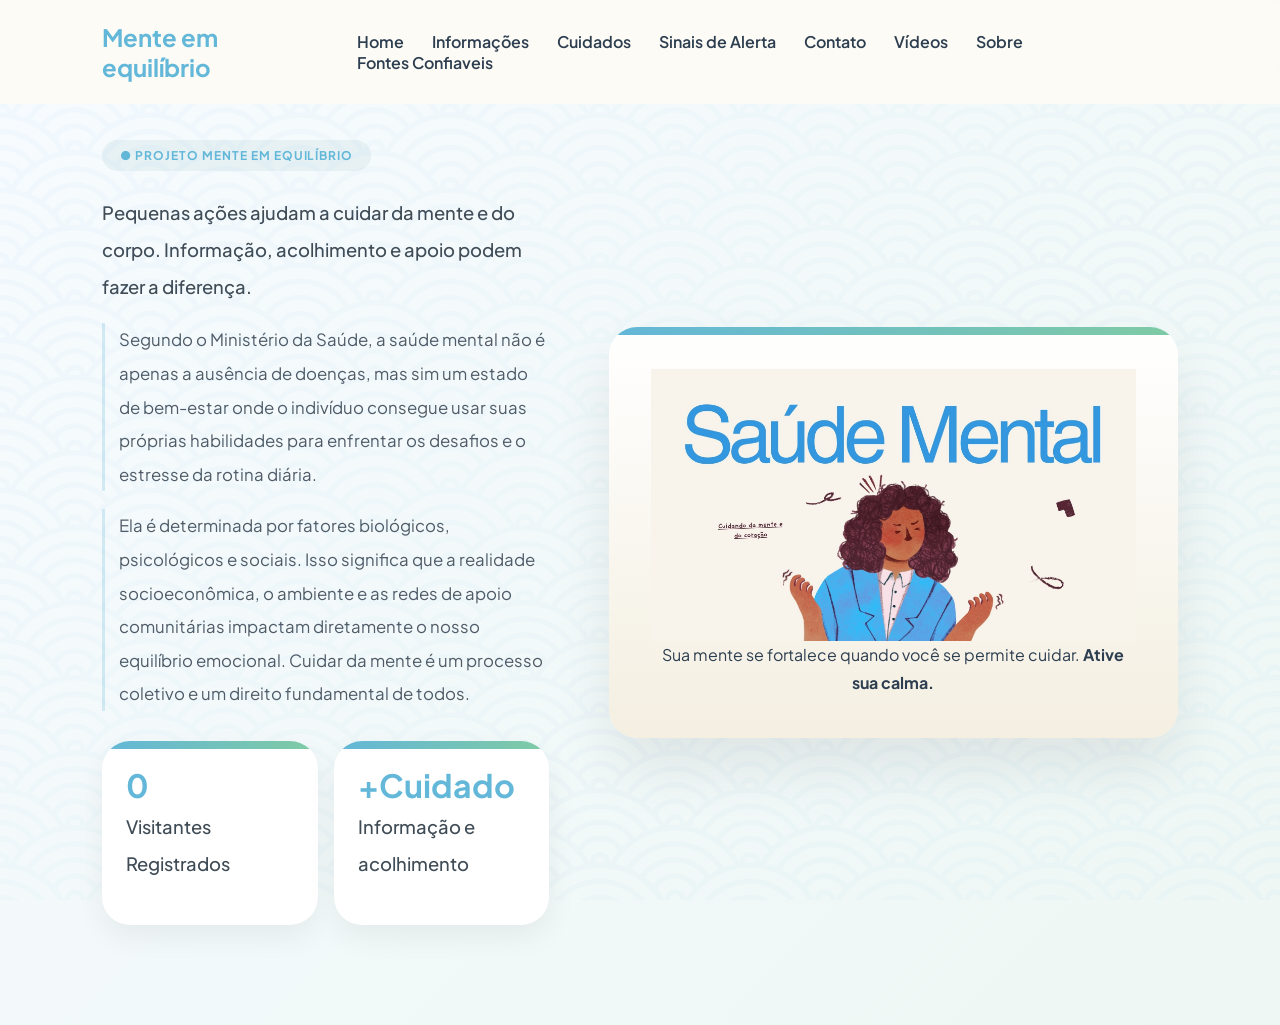
==== commit ad78240c: "Separação de Paginas e correção do Contato" ====
--- a/index.html
+++ b/index.html
@@ -14,43 +14,36 @@
     <header class="navbar">
         <div class="logo">Mente em equilíbrio</div>
         <nav>
-            <a href="#informacoes">Informações</a>
-            <a href="#cuidados">Cuidados</a>
-            <a href="#contato">Contato</a>
-            <a href="#videos">Vídeos</a>
-            <a href="#sobre">Sobre</a>
+            <a href="index.html">Home</a>
+        <a href="informacoes.html">Informações</a>
+        <a href="cuidados.html">Cuidados</a>
+        <a href="sinaisdealerta.html">Sinais de Alerta</a>
+        <a href="contato.html">Contato</a>
+        <a href="videos.html">Vídeos</a>
+        <a href="sobre.html">Sobre</a>
+        <a href="fontesconfiaveis.html">Fontes Confiaveis</a>
         </nav>
     </header>
 
     <!-- HERO SECTION (HOME) -->
-    <main class="hero-container" id="home">
+    <main class="hero-container" id="home" class="page active">
        <section class="hero-left">
             <span class="badge">● PROJETO Mente em equilíbrio</span>
             <h1>Mente em <br><em>Equilíbrio</em></h1>
             <p>
             Pequenas ações ajudam a cuidar da mente e do corpo.
             Informação, acolhimento e apoio podem fazer a diferença.
-            </p>
-
-            <div class="hero-buttons">
-                <a href="#cuidados" class="btn-primary">
-                    🌱 Cuidados Diários
-                </a>
-
-                <a href="#contato" class="btn-secondary">
-                    🤝 Buscar Apoio
-                </a>
-            </div>          
+            </p>          
             <p>Segundo o Ministério da Saúde, a saúde mental não é apenas a ausência de doenças, mas sim um estado de bem-estar onde o indivíduo consegue usar suas próprias habilidades para enfrentar os desafios e o estresse da rotina diária.</p>           
             <p>Ela é determinada por fatores biológicos, psicológicos e sociais. Isso significa que a realidade socioeconômica, o ambiente e as redes de apoio comunitárias impactam diretamente o nosso equilíbrio emocional. Cuidar da mente é um processo coletivo e um direito fundamental de todos.</p>  
             
             <div class="mini-cards">
-                <div class="card-stat">
+                <div class="card-stat card-with-border">
                     <!-- CORREÇÃO AQUI: Adicionado id="contador" para o JavaScript atualizar -->
                     <h2 id="contador">0</h2> 
                     <p>Visitantes Registrados</p>
                 </div>
-                <div class="card-stat">
+                <div class="card-stat card-with-border">
                     <h2>+Cuidado</h2>
                     <p>Informação e acolhimento</p>
                 </div>
@@ -58,7 +51,8 @@
         </section>
 
         <section class="hero-right">
-            <div class="main-card">
+            <div class="card-border-top"></div>
+            <div class="main-card card-with-border">
                 <img src="img/SaudeMental.png" class="mascote-img">
                 <p class="card-text">Sua mente se fortalece quando você se permite cuidar. <strong>Ative sua calma.</strong></p>
             </div>
@@ -66,354 +60,96 @@
     </main>
 
     <!-- SEÇÃO INFORMAÇÕES -->
-    <section id="informacoes" class="info-section">
-        <span class="section-badge">Informações</span>
-        <h2 class="section-title">Serviços de Saúde</h2>
-        <p class="section-subtitle">Saiba onde procurar ajuda!</p>
-
-        <div class="info-cards-container">
-            <div class="info-card">
-                <div class="card-border-top"></div>
-                <span class="card-tag">Adulto</span>
-                <h3>CAPS Casa Aberta</h3>
-                <p>É o espaço voltado para o acolhimento e tratamento de pessoas (geralmente a partir de 18 anos) que estão passando por sofrimentos mentais intensos ou crises graves. O objetivo é ajudar a pessoa a recuperar sua autonomia e se reintegrar à sociedade através de oficinas, conversas e cuidados médicos.</p>
-            </div>
-
-            <div class="info-card">
-                <div class="card-border-top"></div>
-                <span class="card-tag">Álcool e Drogas</span>
-                <h3>CAPS AD</h3>
-                <p>Voltado especialmente para o cuidado e suporte de pessoas que enfrentam dificuldades ou dependência com o uso de álcool, cigarro e outras substâncias. O foco aqui é o acolhimento, a redução de danos e a construção de novos projetos de vida, oferecendo atendimento médico, psicológico e atividades em grupo.</p>
-            </div>
-
-            <div class="info-card">
-                <div class="card-border-top"></div>
-                <span class="card-tag">Infanto-Juvenil</span>
-                <h3>CAPSi</h3>
-                <p>Esse é o lugar direcionado para crianças, adolescentes e jovens (até os 17/18 anos) que precisam de suporte emotional ou enfrentam sofrimento psíquico grave. Oferece atendimento especializado, oficinas terapêuticas e também apoia as famílias.</p>
-            </div>
-            
-            <div class="info-card">
-                <div class="card-border-top"></div>
-                <span class="card-tag">Consultas</span>
-                <h3>Ambulatório de Saúde Mental</h3>
-                <p>É o serviço voltado para o atendimento de casos moderados, que não exigem a permanência intensiva de um CAPS. Funciona por meio de consultas e acompanhamentos agendados com psicólogos e psiquiatras.</p>
-            </div>
-        </div>
-    </section>
+    
 
     <!-- Seção Cuidados -->
 
-    <section id="cuidados" class="generic-section">
-
-        <span class="section-badge">
-            Autocuidado
-        </span>
-
-        <h2 class="section-title">
-            Pequenos Cuidados que Fazem <em>Diferença</em>
-        </h2>
-
-        <p class="section-subtitle">
-            Atividades simples podem ajudar a reduzir o estresse,
-            melhorar o humor e fortalecer a saúde mental.
-        </p>
-
-        <div class="info-cards-container">
-
-            <div class="info-card">
-                <div class="card-border-top"></div>
-                <span class="card-tag">Movimento</span>
-                <h3>🚶 Caminhada</h3>
-                <p>
-                    Ajuda a diminuir a ansiedade, reduzir o estresse e melhorar o sono.
-                </p>
-            </div>
-
-            <div class="info-card">
-                <div class="card-border-top"></div>
-                <span class="card-tag">Respiração</span>
-                <h3>🧘 Exercício Respiratório</h3>
-                <p>
-                    Inspire por 4 segundos, segure por 2 e solte por 6 segundos.
-                </p>
-            </div>
-
-            <div class="info-card">
-                <div class="card-border-top"></div>
-                <span class="card-tag">Relaxamento</span>
-                <h3>🤸 Alongamento</h3>
-                <p>
-                    Alivia tensões musculares e promove sensação de leveza.
-                </p>
-            </div>
-
-            <div class="info-card">
-                <div class="card-border-top"></div>
-                <span class="card-tag">Bem-estar</span>
-                <h3>💃 Movimento Livre</h3>
-                <p>
-                    Dançar ou se movimentar ajuda a liberar endorfina e melhorar o humor.
-                </p>
-            </div>
-
-            <div class="info-card">
-                <div class="card-border-top"></div>
-                <span class="card-tag">Reflexão</span>
-                <h3>📝 Diário Emocional</h3>
-                <p>
-                    Escrever sentimentos ajuda no autoconhecimento e organização emocional.
-                </p>
-            </div>
-
-            <div class="info-card">
-                <div class="card-border-top"></div>
-                <span class="card-tag">Gratidão</span>
-                <h3>🙏 Três Coisas Boas</h3>
-                <p>
-                    Registrar momentos positivos fortalece a percepção de bem-estar.
-                </p>
-            </div>
-
-        </div>
-
-    </section>
-
-<!-- Seção Busca Ajuda-->
-
-    <section class="info-section">
-
-        <span class="section-badge">
-            Atenção
-        </span>
-
-        <h2 class="section-title">
-            Quando Buscar <em>Ajuda</em>
-        </h2>
-
-        <p class="section-subtitle">
-            Alguns sinais podem indicar que é importante procurar apoio profissional. Reconhecer esses sinais é um passo importante para cuidar da sua saúde mental.
-        </p>
-
-        <div class="info-cards-container">
-
-            <div class="info-card">
-                <h3>😔 Tristeza Persistente</h3>
-                <p>
-                    Quando sentimentos de tristeza, desânimo ou falta de interesse permanecem por semanas e começam a afetar as atividades do dia a dia.
-                </p>
-            </div>
-
-            <div class="info-card">
-                <h3>😟 Ansiedade Intensa</h3>
-                <p>
-                    Preocupações constantes, sensação de medo excessivo, nervosismo frequente ou sintomas físicos que dificultam a rotina podem indicar a necessidade de apoio.
-                </p>
-            </div>
-
-            <div class="info-card">
-                <h3>🌙 Dificuldade para Dormir</h3>
-                <p>
-                    Alterações persistentes no sono, como insônia, dificuldade para descansar ou excesso de sono, podem impactar o bem-estar físico e emocional.
-                </p>
-            </div>
-
-            <div class="info-card card-central">
-                <h3>🚪 Isolamento Social</h3>
-                <p>
-                    Evitar amigos, familiares ou atividades que antes eram prazerosas pode ser um sinal de que algo não está bem e merece atenção.
-                </p>
-            </div>
-
-        </div>
-
-        <div class="alert-box">
-            💙 Procurar ajuda é um ato de cuidado consigo mesmo. Você não precisa enfrentar tudo sozinho.
-        </div>
-
-    </section>
-
+    
+    <!-- Seção Busca Ajuda-->
+
+    
 
     <!-- SEÇÃO CONTATO -->
-    <section id="contato" class="contact-section">
-        <span class="section-badge">Contatos</span>
-        <h2 class="section-title">Canais de <em>Acolhimento</em>.</h2>
-        <p class="section-subtitle">Entre em contato diretamente com a unidade especializada para o seu caso.</p>
-
-        <div class="contact-cards-container">
-            <div class="contact-card">
-                <div class="card-border-top"></div>
-                <span class="card-tag">Adulto</span>
-                <h3>CAPS Casa Aberta</h3>
-                <p class="contact-info"><strong>📞 Telefone:</strong> <a href="tel:+552433814200">(24) 3381-4200</a></p>
-                <p class="contact-info"><strong>📍 Endereço:</strong> <a href="https://www.google.com/maps/search/?api=1&query=R.%20Dr.%20Jo%C3%A3o%20Maia%2C%20112%20Centro%20Resende%20RJ" target="_blank" rel="noopener">R. Dr. João Maia, 112 - Centro, Resende - RJ</a></p>
-                <p class="contact-info"><strong>⏰ Horário:</strong> Segunda a Sexta, das 8h às 17h</p>
-            </div>
-
-            <div class="contact-card">
-                <div class="card-border-top"></div>
-                <span class="card-tag">Álcool e Drogas</span>
-                <h3>CAPS AD</h3>
-                <p class="contact-info"><strong>📞 Telefone:</strong> <a href="tel:+552433605250">(24) 3360-5250</a></p>
-                <p class="contact-info"><strong>📍 Endereço:</strong> <a href="https://www.google.com/maps/search/?api=1&query=Av.%20Pres.%20Kennedy%2C%201432%20Jardim%20Alian%C3%A7a%20Resende%20RJ" target="_blank" rel="noopener">Av. Pres. Kennedy, 1432 - Jardim Aliança, Resende - RJ</a></p>
-                <p class="contact-info"><strong>⏰ Horário:</strong> Segunda a Sexta, das 8h às 17h</p>
-            </div>
-
-            <div class="contact-card">
-                <div class="card-border-top"></div>
-                <span class="card-tag">Infanto-Juvenil</span>
-                <h3>CAPSi</h3>
-                <p class="contact-info"><strong>📞 Telefone:</strong> <a href="tel:+552433606101">(24) 3360-6101</a></p>
-                <p class="contact-info"><strong>📍 Endereço:</strong> <a href="https://www.google.com/maps/search/?api=1&query=R.%20Sarah%20de%20Carvalho%2C%20230%20Vila%20Moderno%20Resende%20RJ" target="_blank" rel="noopener">R. Sarah de Carvalho, 230 - Vila Moderno, Resende - RJ</a></p>
-                <p class="contact-info"><strong>⏰ Horário:</strong> Segunda a Sexta, das 8h às 17h</p>
-            </div>
-
-            <div class="contact-card">
-                <div class="card-border-top"></div>
-                <span class="card-tag">Consultas Especializadas</span>
-                <h3>Ambulatório de Saúde Mental</h3>
-                <p class="contact-info"><strong>📞 Telefone:</strong> <a href="tel:+552433814320">(24) 3381-4320</a></p>
-                <p class="contact-info"><strong>📍 Endereço:</strong> <a href="https://www.google.com/maps/search/?api=1&query=Posto%20de%20Sa%C3%BAde%20Central%20Av.%20Marc%C3%ADlio%20Dias%20Centro%20Resende%20RJ" target="_blank" rel="noopener">Posto de Saúde Central - Av. Marcílio Dias, Centro, Resende - RJ</a></p>
-                <p class="contact-info"><strong>⏰ Horário:</strong> Atendimento com agendamento prévio</p>
-            </div>
-        </div>
-    </section>
-
+    
     <!-- SEÇÃO VÍDEOS -->
-    <section id="videos" class="generic-section">
-        <span class="section-badge">Vídeos</span>
-        <h2 class="section-title">Conteúdo em <em>Vídeo</em></h2>
-        <p class="section-subtitle">Assista a conteúdos educativos e informativos sobre saúde mental e bem-estar.</p>
-
-        <div class="videos-cards-container">
-            <div class="video-card">
-                <div class="card-border-top"></div>
-                <div class="video-preview btn-play-trigger" data-video="https://youtube.com/embed/IJjCyYKkbZU?si=vxh-BDA81wg-3qQN">
-                    <img src="https://img.youtube.com/vi/IJjCyYKkbZU/0.jpg" alt="Capa do Vídeo">
-                    <div class="play-icon">▶</div>
-                </div>
-                <div class="video-content">
-                    <span class="video-tag">Introdução</span>
-                    <h3>O que é Saúde Mental?</h3>
-                    <p>Entenda os conceitos básicos sobre bem-estar emocional e a importância de quebrar tabus em torno do assunto.</p>
-                </div>
-            </div>
-
-            <div class="video-card">
-                <div class="card-border-top"></div>
-                <div class="video-preview btn-play-trigger" data-video="https://youtube.com/embed/HHHiIle4SVA?si=tJ8ctzIvyEenSN2N">
-                    <img src="https://img.youtube.com/vi/HHHiIle4SVA/0.jpg" alt="Capa do Vídeo">
-                    <div class="play-icon">▶</div>
-                </div>
-                <div class="video-content">
-                    <span class="video-tag">Acolhimento</span>
-                    <h3>Como funciona o CAPS?</h3>
-                    <p>Conheça por dentro o atendimento dos Centros de Atenção Psicossocial e saiba como procurar ajuda especializada.</p>
-                </div>
-            </div>
-
-            <div class="video-card">
-                <div class="card-border-top"></div>
-                <div class="video-preview btn-play-trigger" data-video="https://youtube.com/embed/26smId96smo?si=rQtb4ltxumGqIPi2">
-                    <img src="https://img.youtube.com/vi/26smId96smo/0.jpg" alt="Capa do Vídeo">
-                    <div class="play-icon">▶</div>
-                </div>
-                <div class="video-content">
-                    <span class="video-tag">Prevenção</span>
-                    <h3>Práticas de Autocuidado</h3>
-                    <p>Pequenas ações e hábitos do dia a dia que ajudam a fortalecer sua mente e ativar momentos de calma.</p>
-                </div>
-            </div>
-        </div>
-    </section>
-
-    <div id="videoModal" class="video-modal">
-        <div class="video-modal-content">
-            <span class="video-modal-close">&times;</span>
-            <div class="video-responsive-container">
-                <iframe id="videoPlayer" src="" frameborder="0" allow="accelerometer; autoplay; clipboard-write; encrypted-media; gyroscope; picture-in-picture" allowfullscreen></iframe>
-            </div>
-        </div>
-    </div>
-
+    
     <!-- SEÇÃO COMENTÁRIOS -->
-    <section id="sobre" class="generic-section">
-        <span class="section-badge">Comunidade</span>
-        <h2 class="section-title">Deixe seu <em>Depoimento</em></h2>
-        <p class="section-subtitle">Compartilhe sua visão, mensagem de apoio ou sugestão sobre o nosso espaço.</p>
-
-        <div class="comments-container">
-            <div class="comment-form-box">
-                <div class="card-border-top"></div>
-                <h3>Sua opinião importa</h3>
-                <form class="comment-form">
-                    <div class="input-group">
-                        <label for="comentario-nome">Nome (ou Anônimo)</label>
-                        <input type="text" id="comentario-nome" placeholder="Ex: Maria Souza" required>
-                    </div>
-                    <div class="input-group">
-                        <label for="comentario-texto">Seu Comentário</label>
-                        <textarea id="comentario-texto" rows="5" placeholder="Escreva aqui o que achou do site ou sua mensagem..." required></textarea>
-                    </div>
-                    <button type="submit" class="btn-primary">Enviar Depoimento</button>
-                </form>
-            </div>
-
-            <div class="comments-mural">
-                <!-- Os depoimentos vindos do banco de dados serão injetados aqui -->
-            </div>
-        </div>
-    </section>
+
 
     <!-- Conexão do Front-end com o Back-end em Python -->
     <script>
-        const API_URL = window.location.hostname === "127.0.0.1" || window.location.hostname === "localhost"
-            ? "http://127.0.0.1:5000/api"
-            : `${window.location.origin}/api`;
-
+            const API_URL = window.location.hostname === "localhost" ||
+                            window.location.hostname === "127.0.0.1"
+                ? "http://127.0.0.1:5000/api"
+                : "/api";
+
+        // =========================
+        // 🔧 UTILIDADE SEGURA
+        // =========================
+        function exists(selector) {
+            return document.querySelector(selector) !== null;
+        }
+
+        // =========================
+        // 📊 VISITAS (index ou onde tiver #contador)
+        // =========================
         async function updateVisitCounter() {
             try {
-                const response = await fetch(`${API_URL}/visita`, { method: "POST" });
+                const el = document.getElementById("contador");
+                if (!el) return;
+
+                const response = await fetch(`${API_URL}/visita`);
                 const data = await response.json();
-                document.getElementById("contador").innerText = data.total_visitantes;
+
+                el.innerText = data.total_visitantes;
             } catch (error) {
-                console.error("Erro ao atualizar contador:", error);
-            }
-        }
-
+                console.error("Erro contador:", error);
+            }
+        }
+
+        // =========================
+        // 💬 DEPOIMENTOS (somente página sobre)
+        // =========================
         async function loadDepoimentos() {
             try {
+                const mural = document.querySelector(".comments-mural");
+                if (!mural) return;
+
                 const response = await fetch(`${API_URL}/depoimentos`);
                 const depoimentos = await response.json();
-                const mural = document.querySelector(".comments-mural");
+
                 mural.innerHTML = "";
 
                 depoimentos.forEach((depo) => {
                     const card = document.createElement("div");
                     card.className = "mural-card";
                     card.innerHTML = `
-                        <div class="mural-card-header">
-                            <strong>${depo.nome}</strong>
-                            <span class="mural-date">Recentemente</span>
-                        </div>
+                        <strong>${depo.nome}</strong>
                         <p>"${depo.texto}"</p>
                     `;
                     mural.appendChild(card);
                 });
+
             } catch (error) {
-                console.error("Erro ao carregar depoimentos:", error);
-            }
-        }
-
+                console.error("Erro depoimentos:", error);
+            }
+        }
+
+        // =========================
+        // 📨 ENVIO DE DEPOIMENTO
+        // =========================
         async function submitDepoimento(event) {
             event.preventDefault();
 
-            const nome = document.getElementById("comentario-nome").value.trim() || "Anônimo";
-            const texto = document.getElementById("comentario-texto").value.trim();
-
-            if (!texto) {
-                return;
-            }
+            const nomeEl = document.getElementById("comentario-nome");
+            const textoEl = document.getElementById("comentario-texto");
+
+            if (!nomeEl || !textoEl) return;
+
+            const nome = nomeEl.value.trim() || "Anônimo";
+            const texto = textoEl.value.trim();
+
+            if (!texto) return;
 
             try {
                 await fetch(`${API_URL}/depoimentos`, {
@@ -424,29 +160,54 @@
 
                 event.target.reset();
                 await loadDepoimentos();
+
             } catch (error) {
-                console.error("Erro ao enviar depoimento:", error);
-            }
-        }
-
-        document.addEventListener("DOMContentLoaded", async () => {
-            updateVisitCounter();
-            await loadDepoimentos();
-            document.querySelector(".comment-form").addEventListener("submit", submitDepoimento);
-        });
-
-        // Make video preview clicks open the video link in a new tab,
-        // while the "Assistir Vídeo" button opens the modal player.
-        document.addEventListener("click", (e) => {
-            // If a preview or its children were clicked, find the closest preview element
-            const preview = e.target.closest('.video-preview');
-            if (preview) {
-                const videoUrl = preview.getAttribute('data-video');
-                if (videoUrl) {
-                    // open in a new tab
-                    window.open(videoUrl, '_blank', 'noopener');
+                console.error("Erro envio:", error);
+            }
+        }
+
+        // =========================
+        // 🎥 VÍDEOS (global)
+        // =========================
+        function initVideos() {
+            document.addEventListener("click", (e) => {
+                const preview = e.target.closest(".video-preview");
+
+                if (preview) {
+                    const url = preview.getAttribute("data-video");
+                    if (url) {
+                        window.open(url, "_blank", "noopener");
+                    }
                 }
-            }
+            });
+        }
+
+        // =========================
+        // 🚦 INIT PRINCIPAL
+        // =========================
+        document.addEventListener("DOMContentLoaded", () => {
+
+            // 📊 página index
+            if (exists("#contador")) {
+                updateVisitCounter();
+            }
+
+            // 💬 página sobre
+            if (exists(".comments-mural")) {
+                loadDepoimentos();
+            }
+
+            if (exists(".comment-form")) {
+                document
+                    .querySelector(".comment-form")
+                    .addEventListener("submit", submitDepoimento);
+            }
+
+            // 🎥 vídeos (global)
+            if (exists(".video-preview")) {
+                initVideos();
+            }
+
         });
     </script>
     
--- a/style.css
+++ b/style.css
@@ -48,6 +48,13 @@
     scroll-behavior: smooth;
     scroll-snap-type: y mandatory;
     scroll-padding-top: 96px; /* account for fixed navbar height */
+}
+html, body {
+    margin: 0;
+    padding: 0;
+    overflow-x: hidden;
+    scroll-behavior: smooth;
+    background: #f7fbff;
 }
 
 body::before {
@@ -154,17 +161,19 @@
    Hero section
    ------------------------------------------------------------- */
 .hero-container {
-    display: flex;
-    justify-content: space-between;
-    align-items: center;
-    gap: 40px;
+    display: grid;
+    grid-template-columns: 1.1fr 1.4fr;
+    align-items: center;
+    gap: 60px;
+
     padding: 140px 8% 100px;
     min-height: 100vh;
-    background: linear-gradient(135deg, var(--bg) 45%, #ece1d4 100%);
+
+    background: linear-gradient(135deg, #f7fbff 0%, #eef7f4 100%);
 }
 
 .hero-left {
-    max-width: 580px;
+    max-width: 620px;
 }
 
 .badge {
@@ -181,10 +190,7 @@
 }
 
 .hero-left h1 {
-    font-size: clamp(3rem, 4vw, 4.75rem);
-    line-height: 1.02;
-    letter-spacing: -0.04em;
-    margin-bottom: 24px;
+    display: none;
 }
 
 .hero-left h1 em {
@@ -195,11 +201,21 @@
 }
 
 .hero-left p {
-    color: var(--text-muted);
-    line-height: 1.8;
-    max-width: 540px;
-    margin-bottom: 35px;
-    font-size: 16px;
+    font-size: 1.05rem;
+    line-height: 2;
+    color: #4f5b66;
+    margin-bottom: 18px;
+}
+
+.hero-left p:first-of-type {
+    font-size: 1.15rem;
+    font-weight: 500;
+    color: #3f4b55;
+}
+
+.hero-left p + p {
+    border-left: 3px solid rgba(99, 183, 216, 0.25);
+    padding-left: 14px;
 }
 
 .hero-buttons {
@@ -243,15 +259,16 @@
 
 .mini-cards {
     display: grid;
-    grid-template-columns: repeat(2, minmax(160px, 1fr));
-    gap: 18px;
+    grid-template-columns: 1fr 1fr;
+    gap: 16px;
+    margin-top: 30px;
 }
 
 .card-stat {
-    background: var(--surface);
-    padding: 22px;
+    padding: 24px;
     border-radius: 20px;
-    box-shadow: 0 20px 40px var(--shadow);
+    background: white;
+    box-shadow: 0 12px 30px rgba(0,0,0,0.06);
 }
 
 .card-stat h2 {
@@ -266,10 +283,9 @@
 }
 
 .hero-right {
-    flex: 1;
-    max-width: 520px;
     display: flex;
     justify-content: center;
+    align-items: center;
 }
 
 .main-card {
@@ -281,13 +297,13 @@
     text-align: center;
 }
 
+
 .mascote-img {
     width: 100%;
-    max-width: 300px;
-    border-radius: 24px;
-    margin-bottom: 24px;
-}
-
+    max-width: 620px;
+    margin: 0 auto;
+    display: block;
+}
 .card-text {
     color: var(--text);
     line-height: 1.7;
@@ -383,15 +399,23 @@
     box-shadow: 0 25px 50px rgba(36, 48, 42, 0.12);
 }
 
-.card-border-top {
+.card-with-border {
+    position: relative;
+    overflow: hidden;
+    border-radius: 28px;
+}
+
+.card-with-border::before {
+    content: "";
     position: absolute;
     top: 0;
     left: 0;
     width: 100%;
-    height: 6px;
-    background: linear-gradient(90deg, var(--secondary-dark), #7aa8b2, var(--secondary), #c5dfe7, var(--secondary-light), #8bb5b8);
+    height: 8px;
+
+    background: linear-gradient(90deg, #63b7d8, #8dd48a, #ffffff);
     background-size: 300% 100%;
-    animation: wave 10s ease-in-out infinite;
+    animation: wave 8s linear infinite;
 }
 
 .info-card h3,
@@ -439,6 +463,11 @@
     display: grid;
     grid-template-columns: repeat(auto-fit, minmax(300px, 1fr));
     gap: 30px;
+}
+
+.video-single-container {
+    display: flex;
+    justify-content: center;
 }
 
 .video-card {
@@ -726,6 +755,10 @@
     }
 
     .hero-container {
+    grid-template-columns: 1fr 1.6fr;
+}
+
+    .hero-container {
         padding-top: 120px;
     }
 }
@@ -794,4 +827,29 @@
     .comments-container {
         gap: 24px;
     }
-}
+    }
+
+    .page {
+        display: none;
+        opacity: 0;
+        transition: opacity 0.5s ease;
+    }
+
+    .page.active {
+        display: block;
+        opacity: 1;
+    }
+
+    .local-img {
+    width: 100%;
+    height: 180px;
+    object-fit: cover;
+    border-radius: 18px;
+    margin-bottom: 15px;
+
+    transition: transform 0.3s ease;
+    }
+
+    .local-img:hover {
+        transform: scale(1.03);
+    }
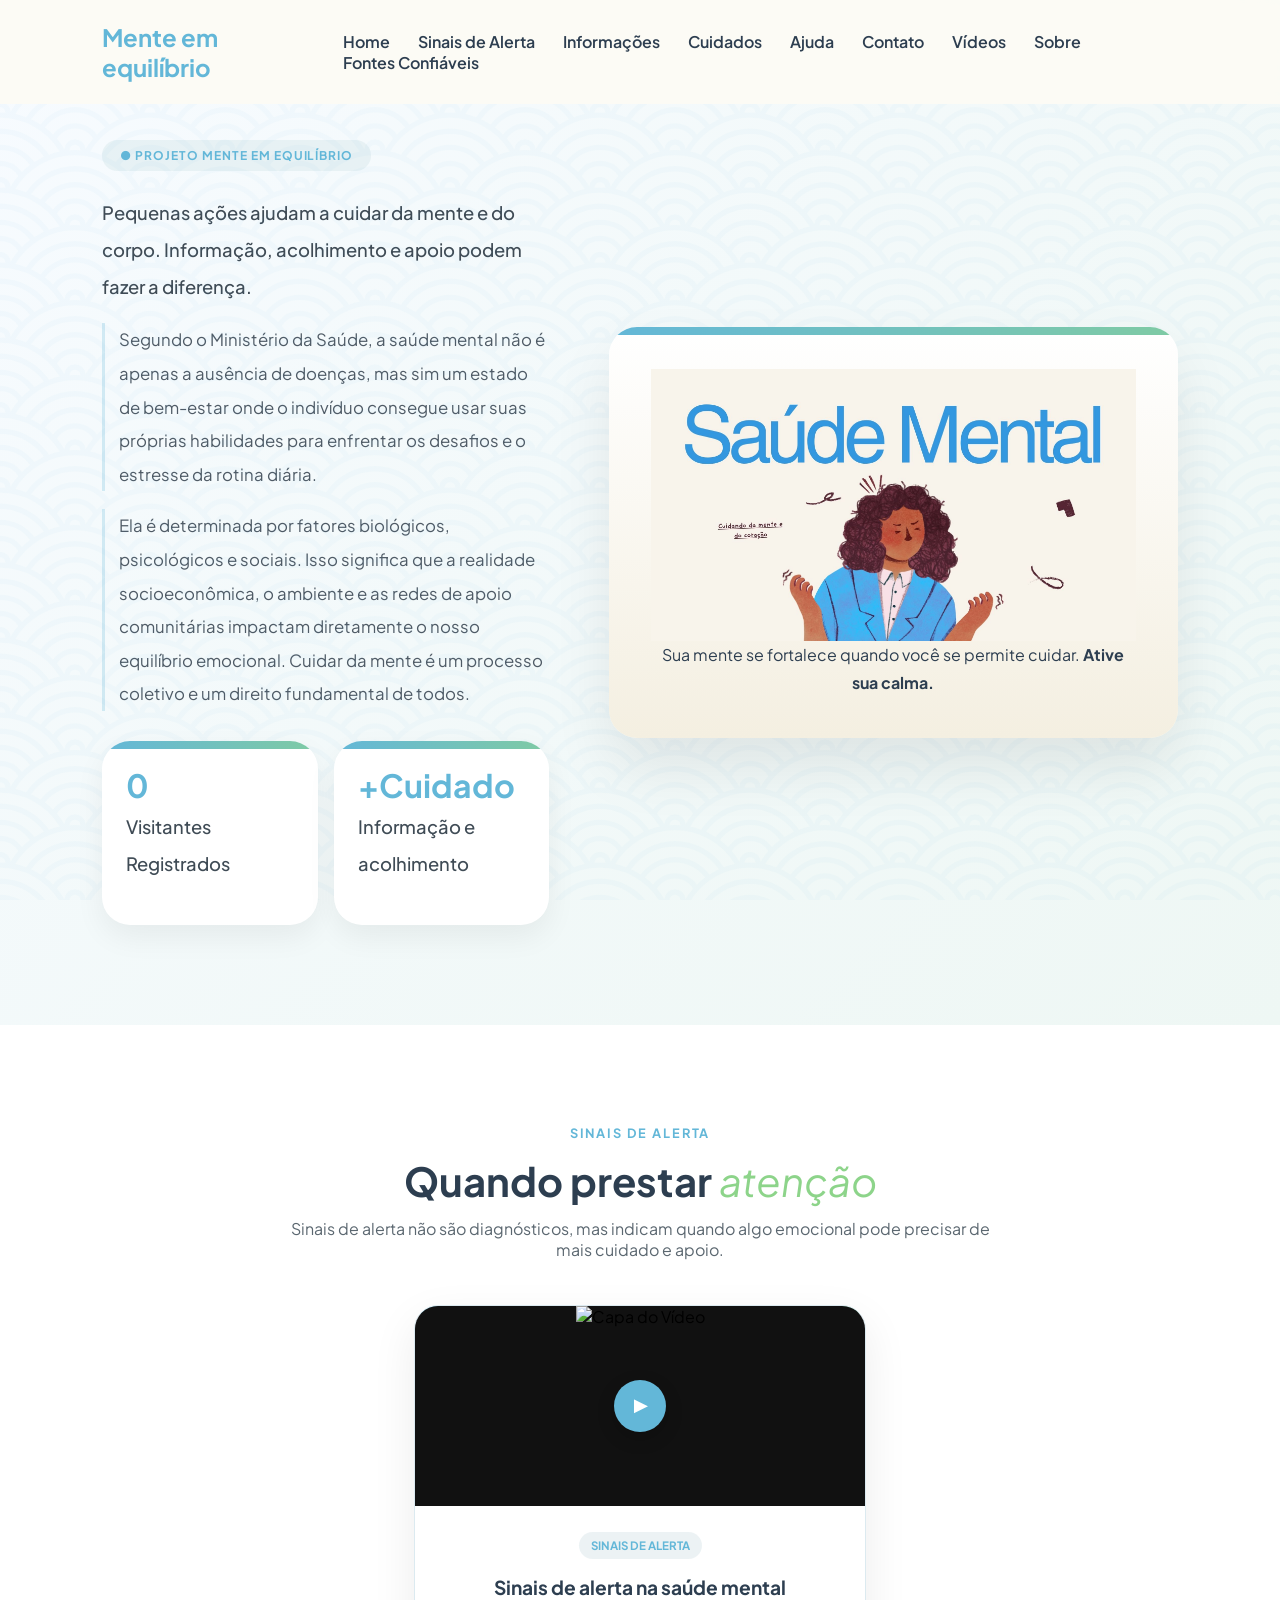
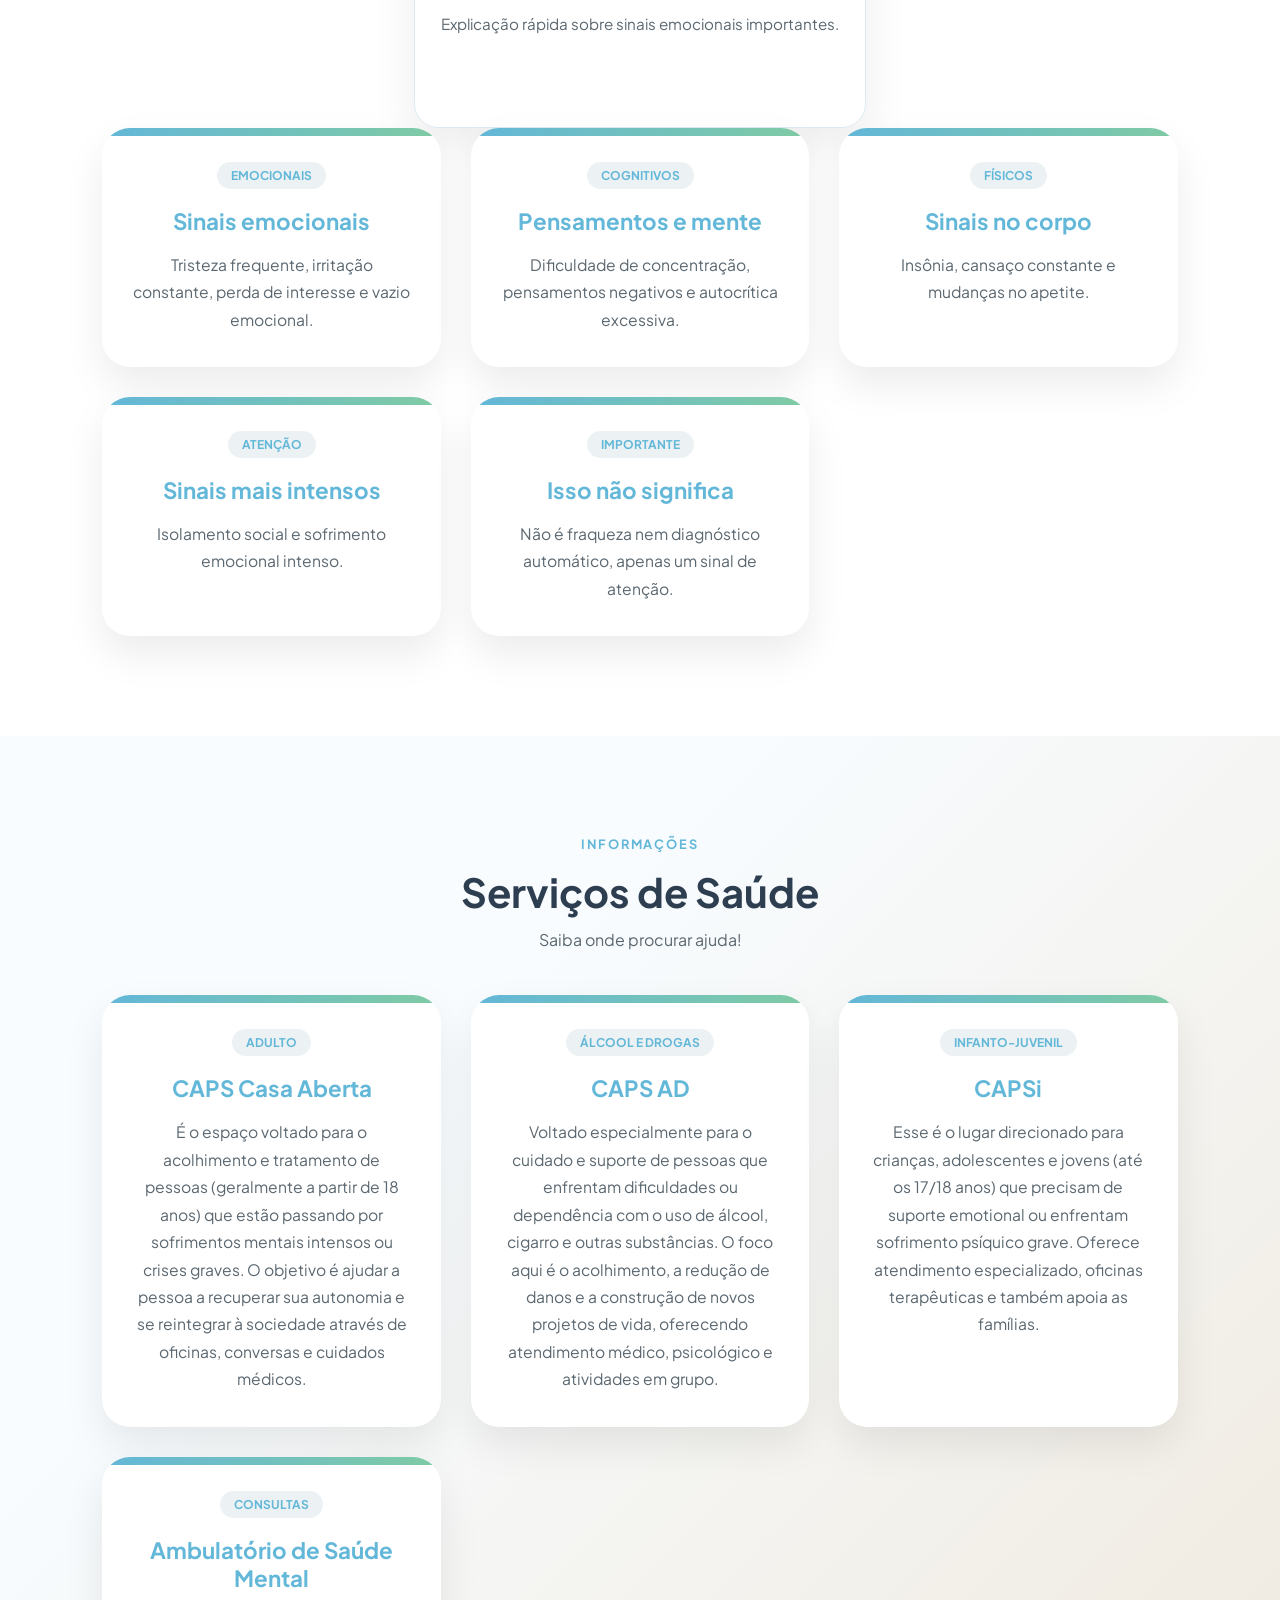
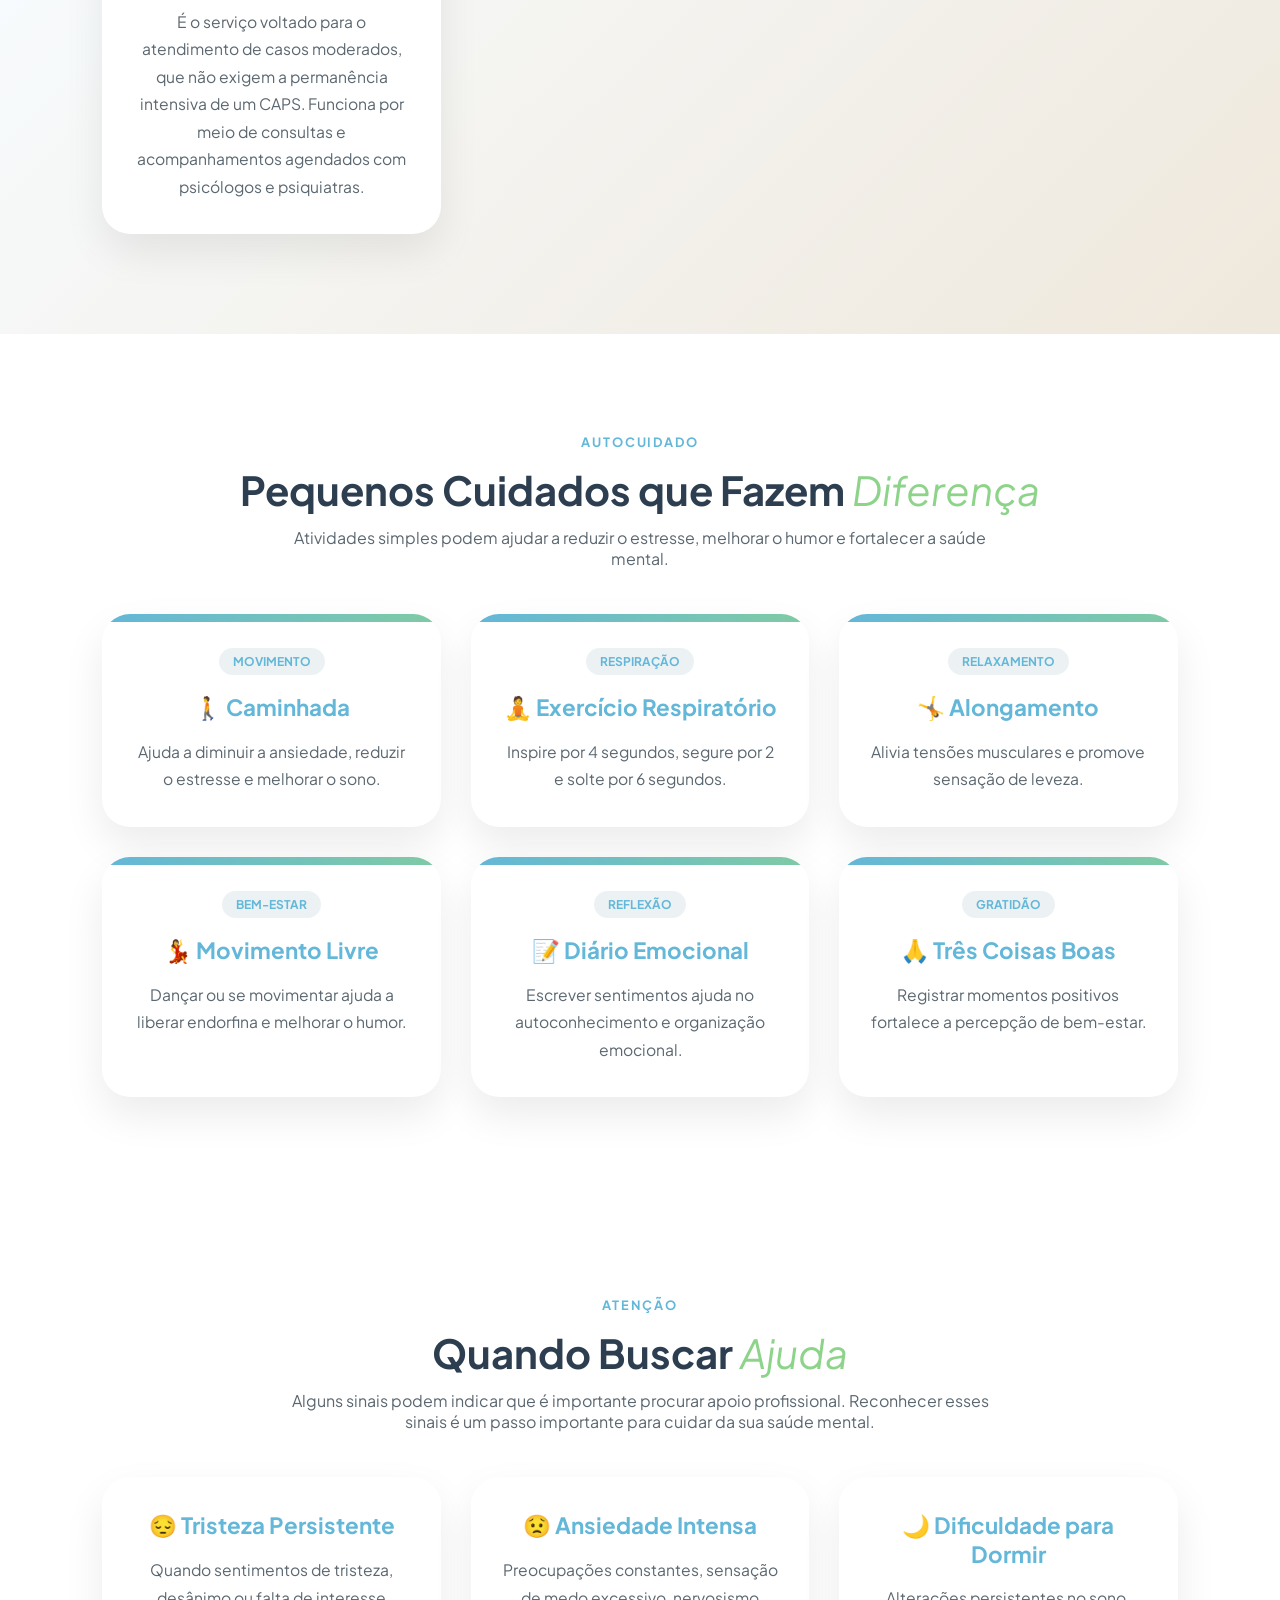
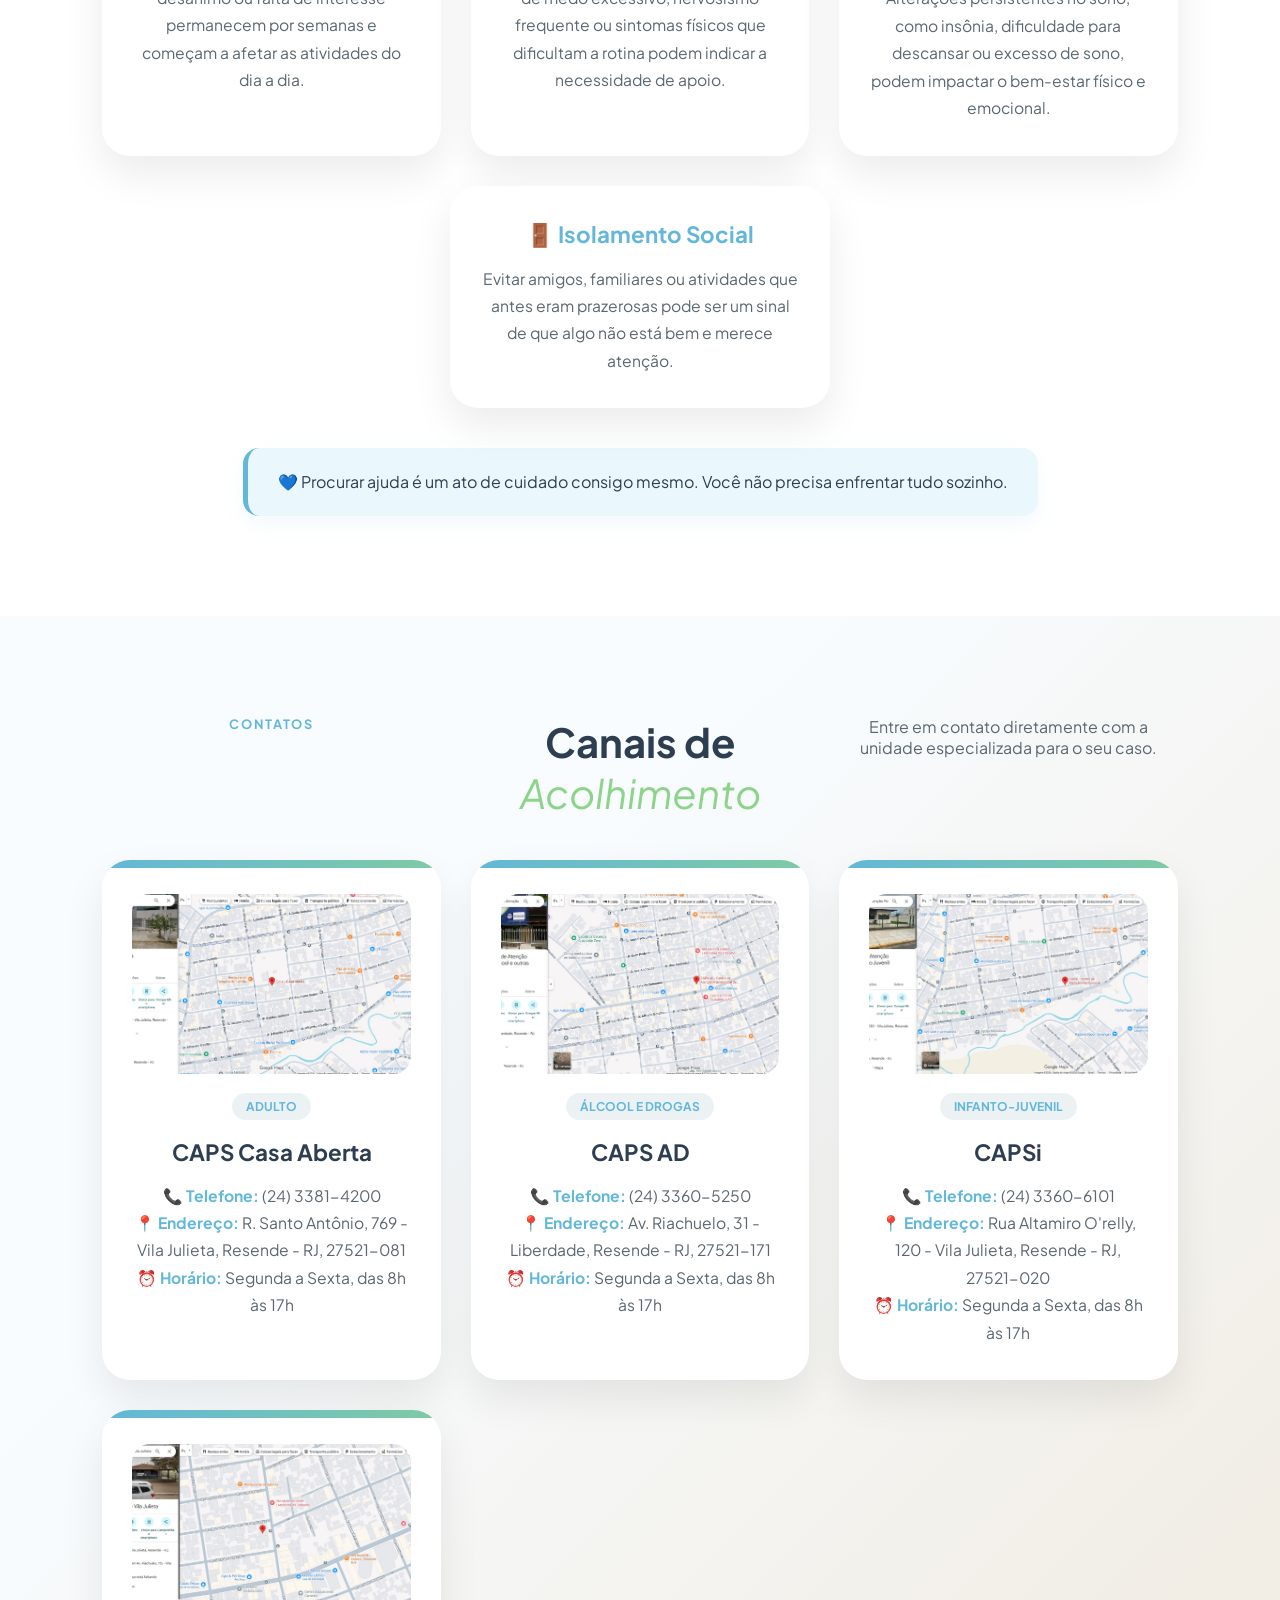
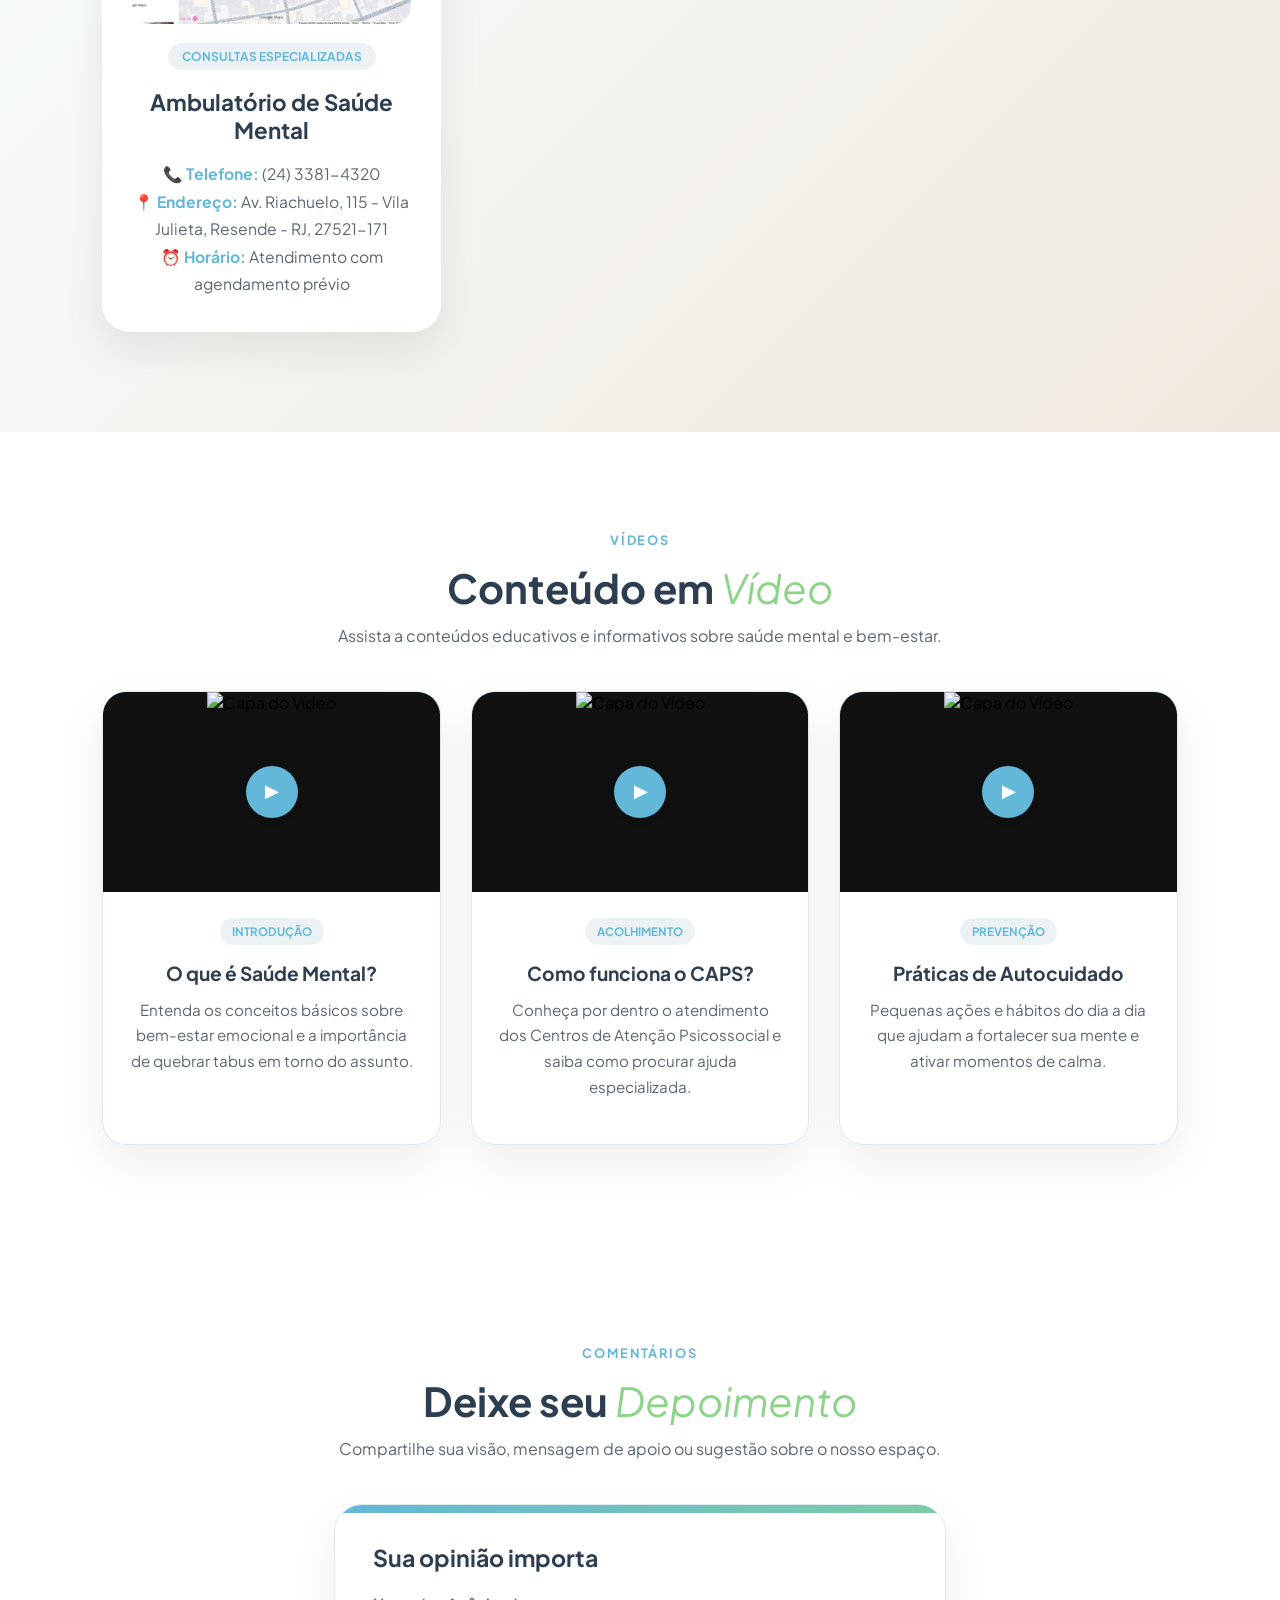
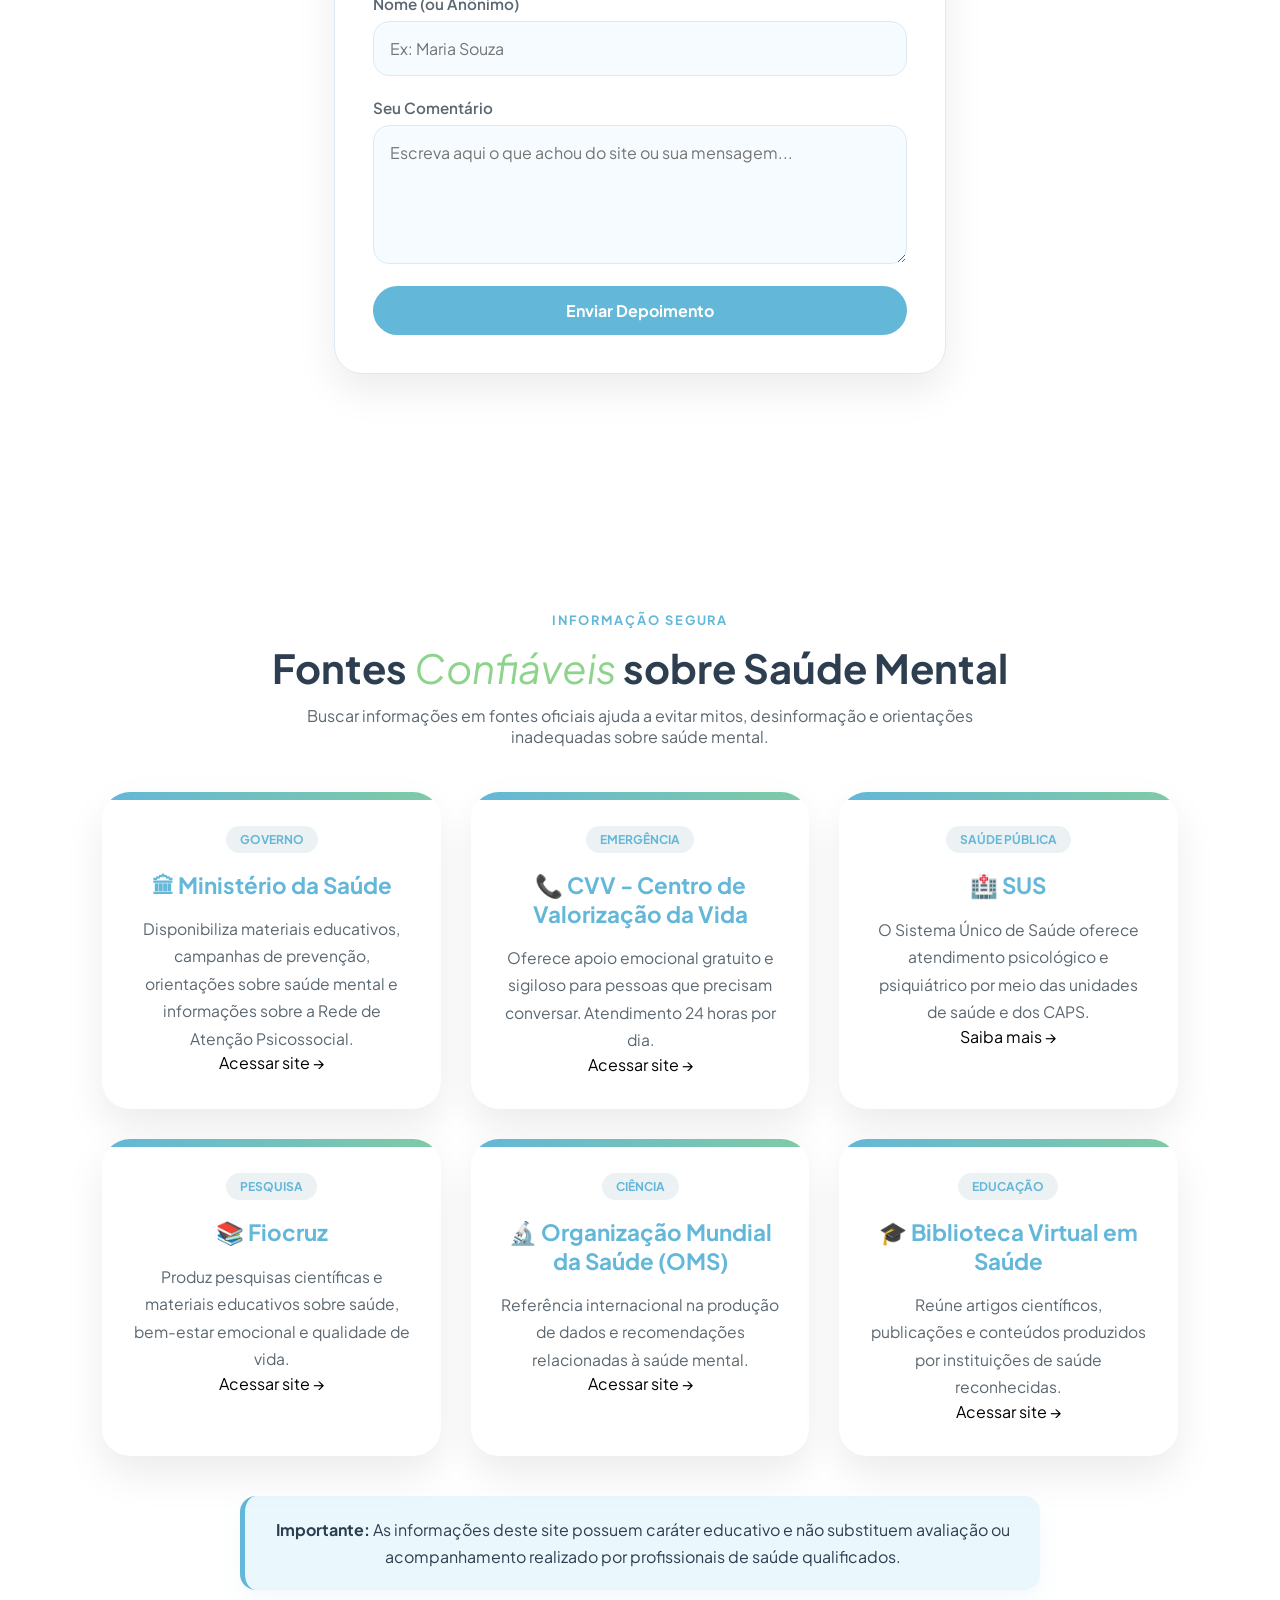
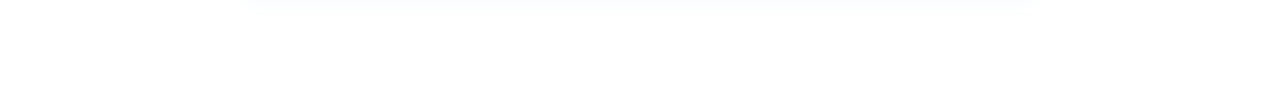
==== commit 28ec9954: "Mudando de volta pro scroll infinito Eh isso ai" ====
--- a/index.html
+++ b/index.html
@@ -11,19 +11,21 @@
 </head>
 <body>
 
-    <header class="navbar">
-        <div class="logo">Mente em equilíbrio</div>
-        <nav>
-            <a href="index.html">Home</a>
-        <a href="informacoes.html">Informações</a>
-        <a href="cuidados.html">Cuidados</a>
-        <a href="sinaisdealerta.html">Sinais de Alerta</a>
-        <a href="contato.html">Contato</a>
-        <a href="videos.html">Vídeos</a>
-        <a href="sobre.html">Sobre</a>
-        <a href="fontesconfiaveis.html">Fontes Confiaveis</a>
-        </nav>
-    </header>
+   <header class="navbar">
+    <div class="logo">Mente em equilíbrio</div>
+
+    <nav>
+        <a href="#home">Home</a>
+        <a href="#sinais-alerta">Sinais de Alerta</a>
+        <a href="#informacoes">Informações</a>
+        <a href="#cuidados">Cuidados</a>        
+        <a href="#ajuda">Ajuda</a> 
+        <a href="#contato">Contato</a>
+        <a href="#videos">Vídeos</a>
+        <a href="#sobre">Sobre</a>
+        <a href="#fontes">Fontes Confiáveis</a>
+    </nav>
+</header>
 
     <!-- HERO SECTION (HOME) -->
     <main class="hero-container" id="home" class="page active">
@@ -59,22 +61,521 @@
         </section>
     </main>
 
+    <!-- Seção Sinais de Alerta -->
+
+    <!-- CONTEÚDO -->
+    <section id="sinais-alerta" class="generic-section">
+
+        <span class="section-badge">Sinais de Alerta</span>
+        <h2 class="section-title">Quando prestar <em>atenção</em></h2>
+
+        <p class="section-subtitle">
+            Sinais de alerta não são diagnósticos, mas indicam quando algo emocional pode precisar de mais cuidado e apoio.
+        </p>
+
+        <!-- VÍDEO -->
+        <div class="video-single-container">
+
+            <div class="video-card card-with-border">
+
+                <div class="video-preview btn-play-trigger"
+                    data-video="https://www.youtube.com/embed/OMe7nbzqfHE">
+
+                    <img src="https://img.youtube.com/vi/OMe7nbzqfHE/0.jpg" alt="Capa do Vídeo">
+                    <div class="play-icon">▶</div>
+
+                </div>
+
+                <div class="video-content">
+                    <span class="video-tag">Sinais de Alerta</span>
+                    <h3>Sinais de alerta na saúde mental</h3>
+                    <p>Explicação rápida sobre sinais emocionais importantes.</p>
+                </div>
+
+            </div>
+
+        </div>
+
+        <!-- CARDS -->
+        <div class="info-cards-container">
+
+            <div class="info-card card-with-border">
+                <div class="card-tag">Emocionais</div>
+                <h3>Sinais emocionais</h3>
+                <p>Tristeza frequente, irritação constante, perda de interesse e vazio emocional.</p>
+            </div>
+
+            <div class="info-card card-with-border">
+                <div class="card-tag">Cognitivos</div>
+                <h3>Pensamentos e mente</h3>
+                <p>Dificuldade de concentração, pensamentos negativos e autocrítica excessiva.</p>
+            </div>
+
+            <div class="info-card card-with-border">
+                <div class="card-tag">Físicos</div>
+                <h3>Sinais no corpo</h3>
+                <p>Insônia, cansaço constante e mudanças no apetite.</p>
+            </div>
+
+            <div class="info-card card-with-border">
+                <div class="card-tag">Atenção</div>
+                <h3>Sinais mais intensos</h3>
+                <p>Isolamento social e sofrimento emocional intenso.</p>
+            </div>
+
+            <div class="info-card card-with-border">
+                <div class="card-tag">Importante</div>
+                <h3>Isso não significa</h3>
+                <p>Não é fraqueza nem diagnóstico automático, apenas um sinal de atenção.</p>
+            </div>
+
+        </div>
+
+    </section>
+
+    <!-- MODAL DO VÍDEO -->
+    <div id="videoModal" class="video-modal">
+        <div class="video-modal-content">
+
+            <span class="video-modal-close">&times;</span>
+
+            <div class="video-responsive-container">
+                <iframe id="videoPlayer"
+                    src=""
+                    frameborder="0"
+                    allow="autoplay; encrypted-media"
+                    allowfullscreen>
+                </iframe>
+            </div>
+
+        </div>
+    </div>
+
     <!-- SEÇÃO INFORMAÇÕES -->
     
+    <section id="informacoes" class="info-section" class="page">
+        <span class="section-badge">Informações</span>
+        <h2 class="section-title">Serviços de Saúde</h2>
+        <p class="section-subtitle">Saiba onde procurar ajuda!</p>
+
+        <div class="info-cards-container">
+            <div class="info-card card-with-border">
+                <span class="card-tag">Adulto</span>
+                <h3>CAPS Casa Aberta</h3>
+                <p>É o espaço voltado para o acolhimento e tratamento de pessoas (geralmente a partir de 18 anos) que estão passando por sofrimentos mentais intensos ou crises graves. O objetivo é ajudar a pessoa a recuperar sua autonomia e se reintegrar à sociedade através de oficinas, conversas e cuidados médicos.</p>
+            </div>
+
+            <div class="info-card card-with-border">
+                <span class="card-tag">Álcool e Drogas</span>
+                <h3>CAPS AD</h3>
+                <p>Voltado especialmente para o cuidado e suporte de pessoas que enfrentam dificuldades ou dependência com o uso de álcool, cigarro e outras substâncias. O foco aqui é o acolhimento, a redução de danos e a construção de novos projetos de vida, oferecendo atendimento médico, psicológico e atividades em grupo.</p>
+            </div>
+
+            <div class="info-card card-with-border">
+                <span class="card-tag">Infanto-Juvenil</span>
+                <h3>CAPSi</h3>
+                <p>Esse é o lugar direcionado para crianças, adolescentes e jovens (até os 17/18 anos) que precisam de suporte emotional ou enfrentam sofrimento psíquico grave. Oferece atendimento especializado, oficinas terapêuticas e também apoia as famílias.</p>
+            </div>
+            
+            <div class="info-card card-with-border">
+                <span class="card-tag">Consultas</span>
+                <h3>Ambulatório de Saúde Mental</h3>
+                <p>É o serviço voltado para o atendimento de casos moderados, que não exigem a permanência intensiva de um CAPS. Funciona por meio de consultas e acompanhamentos agendados com psicólogos e psiquiatras.</p>
+            </div>
+        </div>
+    </section>
 
     <!-- Seção Cuidados -->
 
-    
+    <section id="cuidados" class="generic-section" class="page">
+
+        <span class="section-badge">
+            Autocuidado
+        </span>
+
+        <h2 class="section-title">
+            Pequenos Cuidados que Fazem <em>Diferença</em>
+        </h2>
+
+        <p class="section-subtitle">
+            Atividades simples podem ajudar a reduzir o estresse,
+            melhorar o humor e fortalecer a saúde mental.
+        </p>
+
+        <div class="info-cards-container">
+
+            <div class="info-card card-with-border">
+                <span class="card-tag">Movimento</span>
+                <h3>🚶 Caminhada</h3>
+                <p>
+                    Ajuda a diminuir a ansiedade, reduzir o estresse e melhorar o sono.
+                </p>
+            </div>
+
+            <div class="info-card card-with-border">
+                <span class="card-tag">Respiração</span>
+                <h3>🧘 Exercício Respiratório</h3>
+                <p>
+                    Inspire por 4 segundos, segure por 2 e solte por 6 segundos.
+                </p>
+            </div>
+
+            <div class="info-card card-with-border">
+                <span class="card-tag">Relaxamento</span>
+                <h3>🤸 Alongamento</h3>
+                <p>
+                    Alivia tensões musculares e promove sensação de leveza.
+                </p>
+            </div>
+
+            <div class="info-card card-with-border">
+                <span class="card-tag">Bem-estar</span>
+                <h3>💃 Movimento Livre</h3>
+                <p>
+                    Dançar ou se movimentar ajuda a liberar endorfina e melhorar o humor.
+                </p>
+            </div>
+
+            <div class="info-card card-with-border">
+                <span class="card-tag">Reflexão</span>
+                <h3>📝 Diário Emocional</h3>
+                <p>
+                    Escrever sentimentos ajuda no autoconhecimento e organização emocional.
+                </p>
+            </div>
+
+            <div class="info-card card-with-border">
+                <span class="card-tag">Gratidão</span>
+                <h3>🙏 Três Coisas Boas</h3>
+                <p>
+                    Registrar momentos positivos fortalece a percepção de bem-estar.
+                </p>
+            </div>
+
+        </div>
+
+    </section>
+
     <!-- Seção Busca Ajuda-->
 
-    
+    <section id="ajuda" class="generic-section" class="page">
+
+        <span class="section-badge">
+            Atenção
+        </span>
+
+        <h2 class="section-title">
+            Quando Buscar <em>Ajuda</em>
+        </h2>
+
+        <p class="section-subtitle">
+            Alguns sinais podem indicar que é importante procurar apoio profissional. Reconhecer esses sinais é um passo importante para cuidar da sua saúde mental.
+        </p>
+
+        <div class="info-cards-container">
+
+            <div class="info-card">
+                <h3>😔 Tristeza Persistente</h3>
+                <p>
+                    Quando sentimentos de tristeza, desânimo ou falta de interesse permanecem por semanas e começam a afetar as atividades do dia a dia.
+                </p>
+            </div>
+
+            <div class="info-card">
+                <h3>😟 Ansiedade Intensa</h3>
+                <p>
+                    Preocupações constantes, sensação de medo excessivo, nervosismo frequente ou sintomas físicos que dificultam a rotina podem indicar a necessidade de apoio.
+                </p>
+            </div>
+
+            <div class="info-card">
+                <h3>🌙 Dificuldade para Dormir</h3>
+                <p>
+                    Alterações persistentes no sono, como insônia, dificuldade para descansar ou excesso de sono, podem impactar o bem-estar físico e emocional.
+                </p>
+            </div>
+
+            <div class="info-card card-central">
+                <h3>🚪 Isolamento Social</h3>
+                <p>
+                    Evitar amigos, familiares ou atividades que antes eram prazerosas pode ser um sinal de que algo não está bem e merece atenção.
+                </p>
+            </div>
+
+        </div>
+
+        <div class="alert-box">
+            💙 Procurar ajuda é um ato de cuidado consigo mesmo. Você não precisa enfrentar tudo sozinho.
+        </div>
+
+    </section>
 
     <!-- SEÇÃO CONTATO -->
+
+    <section id="contato" class="contact-section" class="page">
+        <div class="contact-cards-container">
+            <span class="section-badge">Contatos</span>
+            <h2 class="section-title">Canais de <em>Acolhimento</em></h2>
+            <p class="section-subtitle">Entre em contato diretamente com a unidade especializada para o seu caso.</p>
+
+                <div class="contact-card card-with-border">
+
+                    <a href="https://maps.app.goo.gl/T2GJsQVPzbPy7DYF8"
+                    target="_blank"
+                    rel="noopener">
+
+                        <img src="img/casaberta.jpg"
+                            alt="Localização do CAPS Casa Aberta"
+                            class="local-img">
+
+                    </a>
+                    <span class="card-tag">Adulto</span>
+                    <h3>CAPS Casa Aberta</h3>
+                    <p class="contact-info"><strong>📞 Telefone:</strong> <a href="tel:+552433814200">(24) 3381-4200</a></p>
+                    <p class="contact-info"><strong>📍 Endereço:</strong> <a>R. Santo Antônio, 769 - Vila Julieta, Resende - RJ, 27521-081</a></p>
+                    <p class="contact-info"><strong>⏰ Horário:</strong> Segunda a Sexta, das 8h às 17h</p>
+                </div>
+
+                <div class="contact-card card-with-border">
+
+                    <a href="https://maps.app.goo.gl/ef5Z1fSyog8RXYqHA"
+                    target="_blank"
+                    rel="noopener">
+
+                        <img src="img/CAPSAD.jpg"
+                            alt="Localização do CAPS Casa Aberta"
+                            class="local-img">
+
+                    </a>
+                    <span class="card-tag">Álcool e Drogas</span>
+                    <h3>CAPS AD</h3>
+                    <p class="contact-info"><strong>📞 Telefone:</strong> <a href="tel:+552433605250">(24) 3360-5250</a></p>
+                    <p class="contact-info"><strong>📍 Endereço:</strong> <a>Av. Riachuelo, 31 - Liberdade, Resende - RJ, 27521-171</a></p>
+                    <p class="contact-info"><strong>⏰ Horário:</strong> Segunda a Sexta, das 8h às 17h</p>
+                </div>
+
+                <div class="contact-card card-with-border">
+
+                    <a href="https://maps.app.goo.gl/AobLEbhYr4zkPjjL7"
+                    target="_blank"
+                    rel="noopener">
+
+                        <img src="img/CAPSI.jpg"
+                            alt="Localização do CAPS Casa Aberta"
+                            class="local-img">
+
+                    </a>
+                    <span class="card-tag">Infanto-Juvenil</span>
+                    <h3>CAPSi</h3>
+                    <p class="contact-info"><strong>📞 Telefone:</strong> <a href="tel:+552433606101">(24) 3360-6101</a></p>
+                    <p class="contact-info"><strong>📍 Endereço:</strong> <a>Rua Altamiro O'relly, 120 - Vila Julieta, Resende - RJ, 27521-020</a></p>
+                    <p class="contact-info"><strong>⏰ Horário:</strong> Segunda a Sexta, das 8h às 17h</p>
+                </div>
+
+                <div class="contact-card card-with-border">
+
+                    <a href="https://maps.app.goo.gl/4q8m5Z5oKoqdT48A6"
+                    target="_blank"
+                    rel="noopener">
+
+                        <img src="img/ambulatorio.jpg"
+                            alt="Localização do CAPS Casa Aberta"
+                            class="local-img">
+
+                    </a>
+                    <span class="card-tag">Consultas Especializadas</span>
+                    <h3>Ambulatório de Saúde Mental</h3>
+                    <p class="contact-info"><strong>📞 Telefone:</strong> <a href="tel:+552433814320">(24) 3381-4320</a></p>
+                    <p class="contact-info"><strong>📍 Endereço:</strong> <a>Av. Riachuelo, 115 - Vila Julieta, Resende - RJ, 27521-171</a></p>
+                    <p class="contact-info"><strong>⏰ Horário:</strong> Atendimento com agendamento prévio</p>
+                </div>
+            </div>
+        </section>
     
     <!-- SEÇÃO VÍDEOS -->
+
+<section id="videos" class="generic-section" class="page">
+        <span class="section-badge">Vídeos</span>
+        <h2 class="section-title">Conteúdo em <em>Vídeo</em></h2>
+        <p class="section-subtitle">Assista a conteúdos educativos e informativos sobre saúde mental e bem-estar.</p>
+
+        <div class="videos-cards-container">
+            <div class="video-card card-with-border">
+                <div class="video-preview btn-play-trigger" data-video="https://youtube.com/embed/IJjCyYKkbZU?si=vxh-BDA81wg-3qQN">
+                    <img src="https://img.youtube.com/vi/IJjCyYKkbZU/0.jpg" alt="Capa do Vídeo">
+                    <div class="play-icon">▶</div>
+                </div>
+                <div class="video-content">
+                    <span class="video-tag">Introdução</span>
+                    <h3>O que é Saúde Mental?</h3>
+                    <p>Entenda os conceitos básicos sobre bem-estar emocional e a importância de quebrar tabus em torno do assunto.</p>
+                </div>
+            </div>
+
+            <div class="video-card card-with-border">
+                <div class="video-preview btn-play-trigger" data-video="https://youtube.com/embed/HHHiIle4SVA?si=tJ8ctzIvyEenSN2N">
+                    <img src="https://img.youtube.com/vi/HHHiIle4SVA/0.jpg" alt="Capa do Vídeo">
+                    <div class="play-icon">▶</div>
+                </div>
+                <div class="video-content">
+                    <span class="video-tag">Acolhimento</span>
+                    <h3>Como funciona o CAPS?</h3>
+                    <p>Conheça por dentro o atendimento dos Centros de Atenção Psicossocial e saiba como procurar ajuda especializada.</p>
+                </div>
+            </div>
+
+            <div class="video-card card-with-border">
+                <div class="video-preview btn-play-trigger" data-video="https://youtube.com/embed/26smId96smo?si=rQtb4ltxumGqIPi2">
+                    <img src="https://img.youtube.com/vi/26smId96smo/0.jpg" alt="Capa do Vídeo">
+                    <div class="play-icon">▶</div>
+                </div>
+                <div class="video-content">
+                    <span class="video-tag">Prevenção</span>
+                    <h3>Práticas de Autocuidado</h3>
+                    <p>Pequenas ações e hábitos do dia a dia que ajudam a fortalecer sua mente e ativar momentos de calma.</p>
+                </div>
+            </div>
+        </div>
+    </section>
+
+    <div id="videoModal" class="video-modal">
+        <div class="video-modal-content">
+            <span class="video-modal-close">&times;</span>
+            <div class="video-responsive-container">
+                <iframe id="videoPlayer" src="" frameborder="0" allow="accelerometer; autoplay; clipboard-write; encrypted-media; gyroscope; picture-in-picture" allowfullscreen></iframe>
+            </div>
+        </div>
+    </div>
     
     <!-- SEÇÃO COMENTÁRIOS -->
 
+    <section id="sobre" class="generic-section" class="page">
+            <span class="section-badge">Comentários</span>
+            <h2 class="section-title">Deixe seu <em>Depoimento</em></h2>
+            <p class="section-subtitle">Compartilhe sua visão, mensagem de apoio ou sugestão sobre o nosso espaço.</p>
+
+            <div class="comments-container">
+                <div class="comment-form-box card-with-border">
+                    <h3>Sua opinião importa</h3>
+                    <form class="comment-form">
+                        <div class="input-group">
+                            <label for="comentario-nome">Nome (ou Anônimo)</label>
+                            <input type="text" id="comentario-nome" placeholder="Ex: Maria Souza" required>
+                        </div>
+                        <div class="input-group">
+                            <label for="comentario-texto">Seu Comentário</label>
+                            <textarea id="comentario-texto" rows="5" placeholder="Escreva aqui o que achou do site ou sua mensagem..." required></textarea>
+                        </div>
+                        <button type="submit" class="btn-primary">Enviar Depoimento</button>
+                    </form>
+                </div>
+
+                <div class="comments-mural">
+                    <!-- Os depoimentos vindos do banco de dados serão injetados aqui -->
+                </div>
+            </div>
+        </section>
+
+    <!-- SEÇÃO Fontes Confiaveis -->
+
+        <section id="fontes" class="generic-section" class="page">
+
+            <span class="section-badge">
+                Informação Segura
+            </span>
+
+            <h2 class="section-title">
+                Fontes <em>Confiáveis</em> sobre Saúde Mental
+            </h2>
+
+            <p class="section-subtitle">
+                Buscar informações em fontes oficiais ajuda a evitar mitos,
+                desinformação e orientações inadequadas sobre saúde mental.
+            </p>
+
+            <div class="info-cards-container">
+
+                <div class="info-card card-with-border">
+                    <span class="card-tag">Governo</span>
+                    <h3>🏛 Ministério da Saúde</h3>
+                    <p>
+                        Disponibiliza materiais educativos, campanhas de prevenção,
+                        orientações sobre saúde mental e informações sobre a Rede de Atenção Psicossocial.
+                    </p>
+                    <a href="https://www.gov.br/saude" target="_blank">
+                        Acessar site →
+                    </a>
+                </div>
+
+                <div class="info-card card-with-border">
+                    <span class="card-tag">Emergência</span>
+                    <h3>📞 CVV - Centro de Valorização da Vida</h3>
+                    <p>
+                        Oferece apoio emocional gratuito e sigiloso para pessoas que precisam conversar.
+                        Atendimento 24 horas por dia.
+                    </p>
+                    <a href="https://www.cvv.org.br" target="_blank">
+                        Acessar site →
+                    </a>
+                </div>
+
+                <div class="info-card card-with-border">
+                    <span class="card-tag">Saúde Pública</span>
+                    <h3>🏥 SUS</h3>
+                    <p>
+                        O Sistema Único de Saúde oferece atendimento psicológico e psiquiátrico
+                        por meio das unidades de saúde e dos CAPS.
+                    </p>
+                    <a href="https://www.gov.br/saude" target="_blank">
+                        Saiba mais →
+                    </a>
+                </div>
+
+                <div class="info-card card-with-border">
+                    <span class="card-tag">Pesquisa</span>
+                    <h3>📚 Fiocruz</h3>
+                    <p>
+                        Produz pesquisas científicas e materiais educativos sobre saúde,
+                        bem-estar emocional e qualidade de vida.
+                    </p>
+                    <a href="https://portal.fiocruz.br" target="_blank">
+                        Acessar site →
+                    </a>
+                </div>
+
+                <div class="info-card card-with-border">
+                    <span class="card-tag">Ciência</span>
+                    <h3>🔬 Organização Mundial da Saúde (OMS)</h3>
+                    <p>
+                        Referência internacional na produção de dados e recomendações
+                        relacionadas à saúde mental.
+                    </p>
+                    <a href="https://www.who.int" target="_blank">
+                        Acessar site →
+                    </a>
+                </div>
+
+                <div class="info-card card-with-border">
+                    <span class="card-tag">Educação</span>
+                    <h3>🎓 Biblioteca Virtual em Saúde</h3>
+                    <p>
+                        Reúne artigos científicos, publicações e conteúdos produzidos
+                        por instituições de saúde reconhecidas.
+                    </p>
+                    <a href="https://bvsalud.org" target="_blank">
+                        Acessar site →
+                    </a>
+                </div>
+
+            </div>
+
+            <div class="alert-box">
+                <strong>Importante:</strong> As informações deste site possuem caráter
+                educativo e não substituem avaliação ou acompanhamento realizado por
+                profissionais de saúde qualificados.
+            </div>
+
+        </section>
 
     <!-- Conexão do Front-end com o Back-end em Python -->
     <script>
@@ -135,6 +636,18 @@
             }
         }
 
+        document.addEventListener("DOMContentLoaded", async () => {
+
+                const form = document.querySelector(".comment-form");
+
+                if (form) {
+                    form.addEventListener("submit", submitDepoimento);
+                }
+
+                updateVisitCounter();
+                loadDepoimentos();
+            });
+
         // =========================
         // 📨 ENVIO DE DEPOIMENTO
         // =========================
@@ -169,18 +682,41 @@
         // =========================
         // 🎥 VÍDEOS (global)
         // =========================
+
         function initVideos() {
-            document.addEventListener("click", (e) => {
-                const preview = e.target.closest(".video-preview");
-
-                if (preview) {
+                document.addEventListener("click", (e) => {
+                    const preview = e.target.closest(".video-preview");
+
+                    if (!preview) return;
+
                     const url = preview.getAttribute("data-video");
-                    if (url) {
-                        window.open(url, "_blank", "noopener");
+
+                    const iframe = document.getElementById("videoPlayer");
+                    const modal = document.getElementById("videoModal");
+
+                    iframe.src = url + "?autoplay=1";
+                    modal.style.display = "flex";
+                });
+
+                document.querySelector(".video-modal-close").onclick = () => {
+                    const modal = document.getElementById("videoModal");
+                    const iframe = document.getElementById("videoPlayer");
+
+                    modal.style.display = "none";
+                    iframe.src = "";
+                };
+
+                window.onclick = (e) => {
+                    const modal = document.getElementById("videoModal");
+
+                    if (e.target === modal) {
+                        modal.style.display = "none";
+                        document.getElementById("videoPlayer").src = "";
                     }
-                }
-            });
-        }
+                };
+            }
+
+            document.addEventListener("DOMContentLoaded", initVideos);
 
         // =========================
         // 🚦 INIT PRINCIPAL
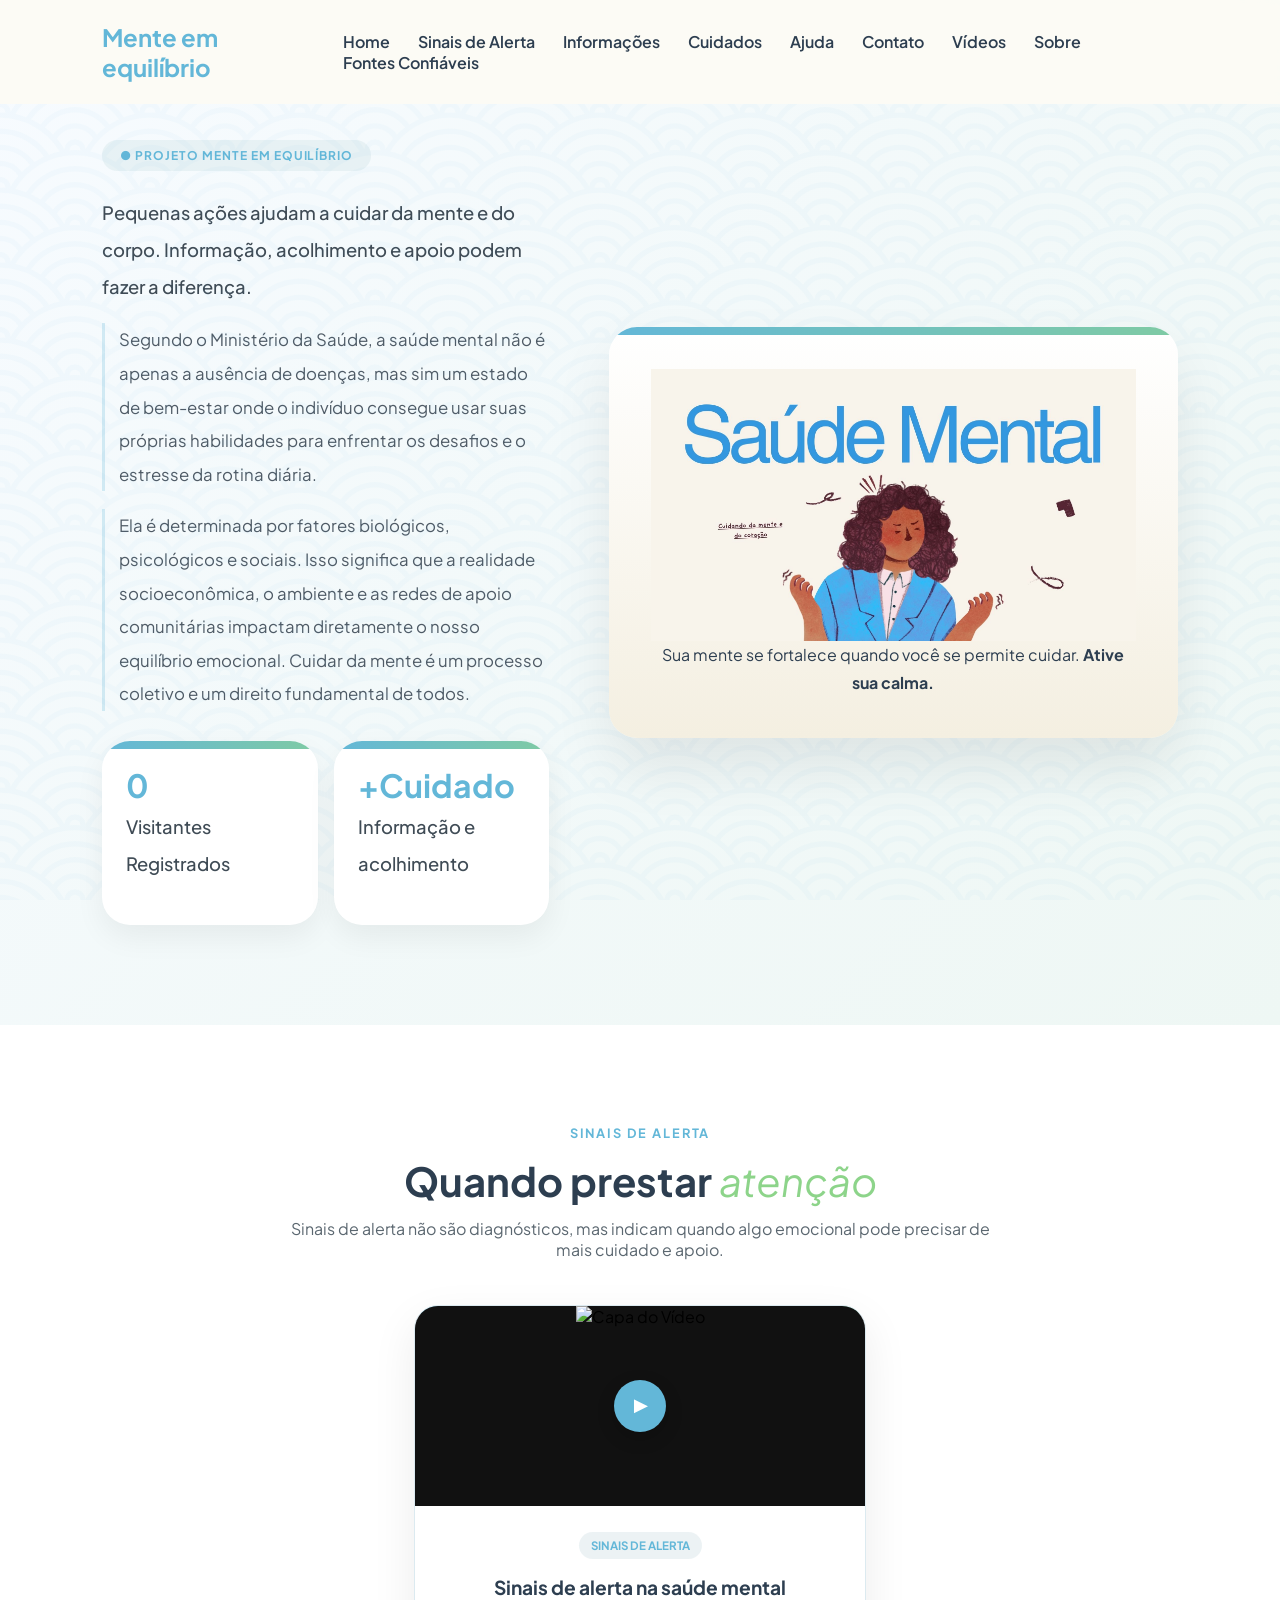
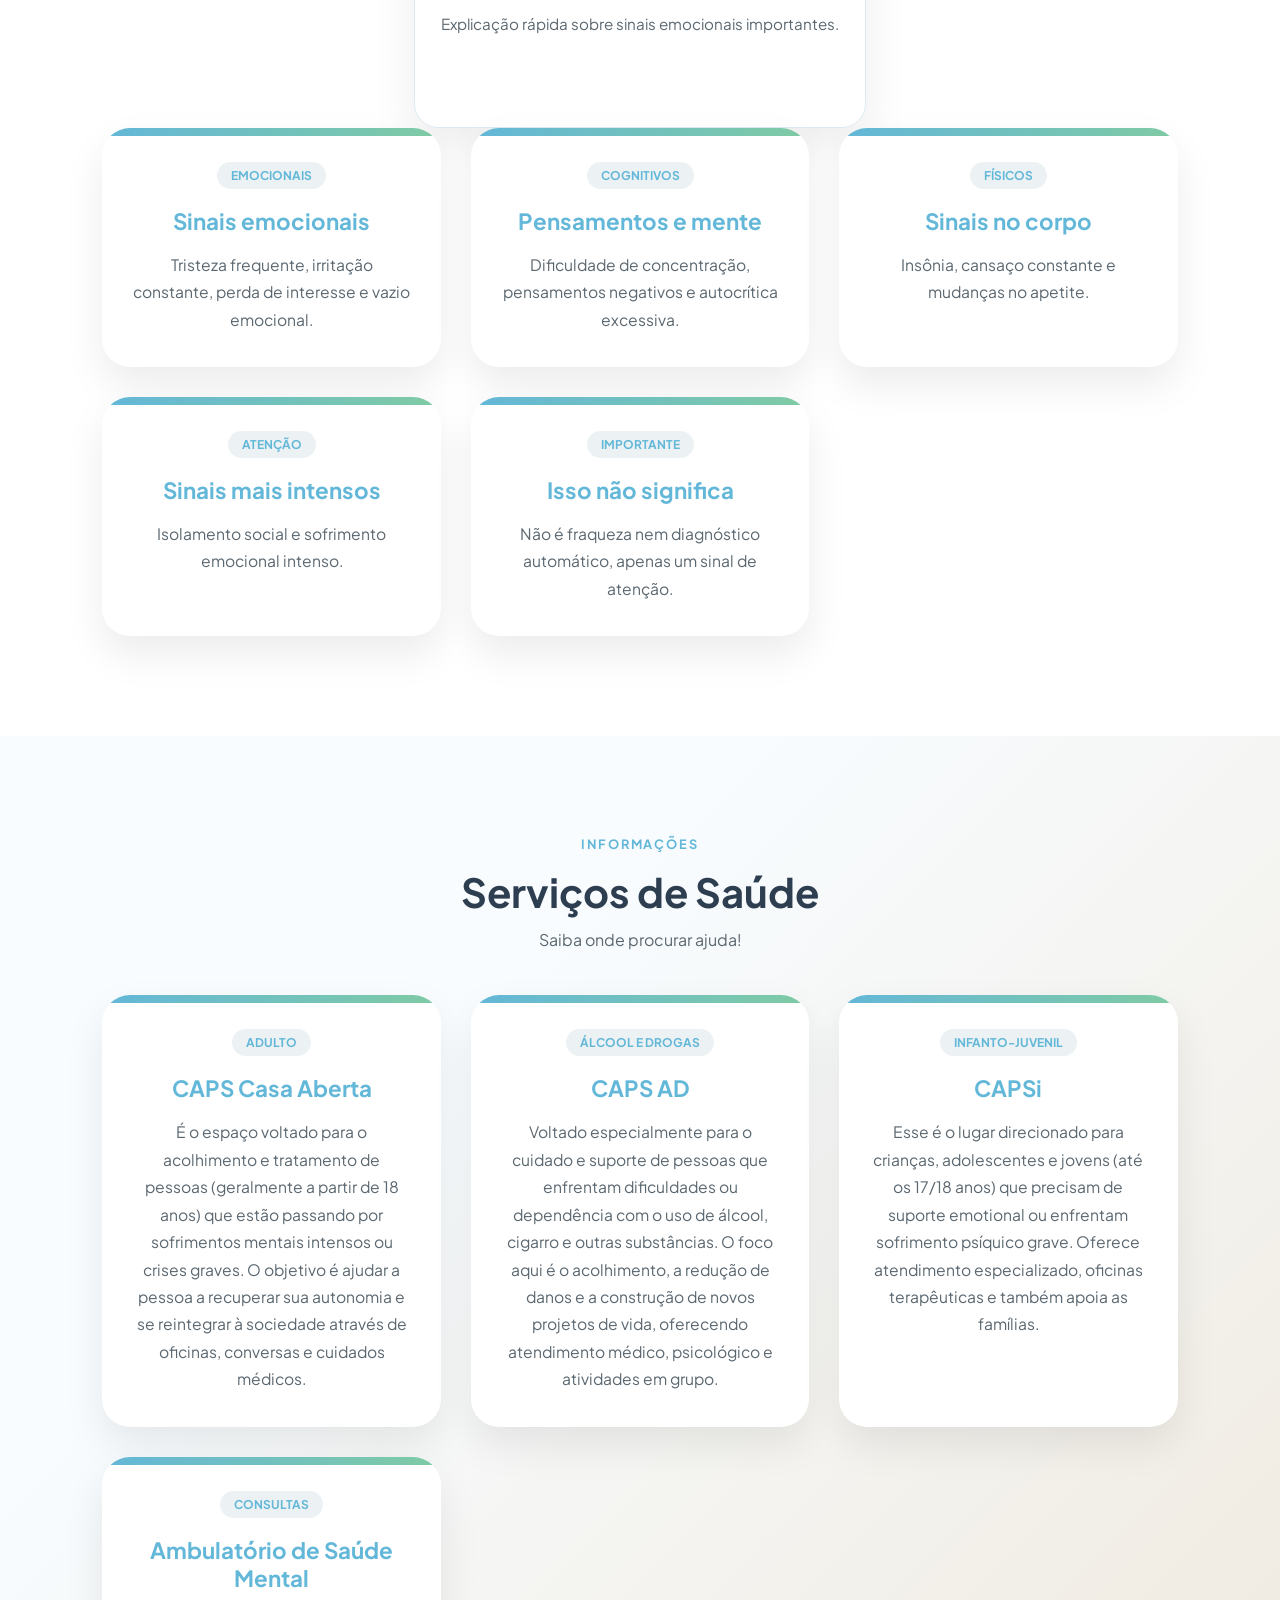
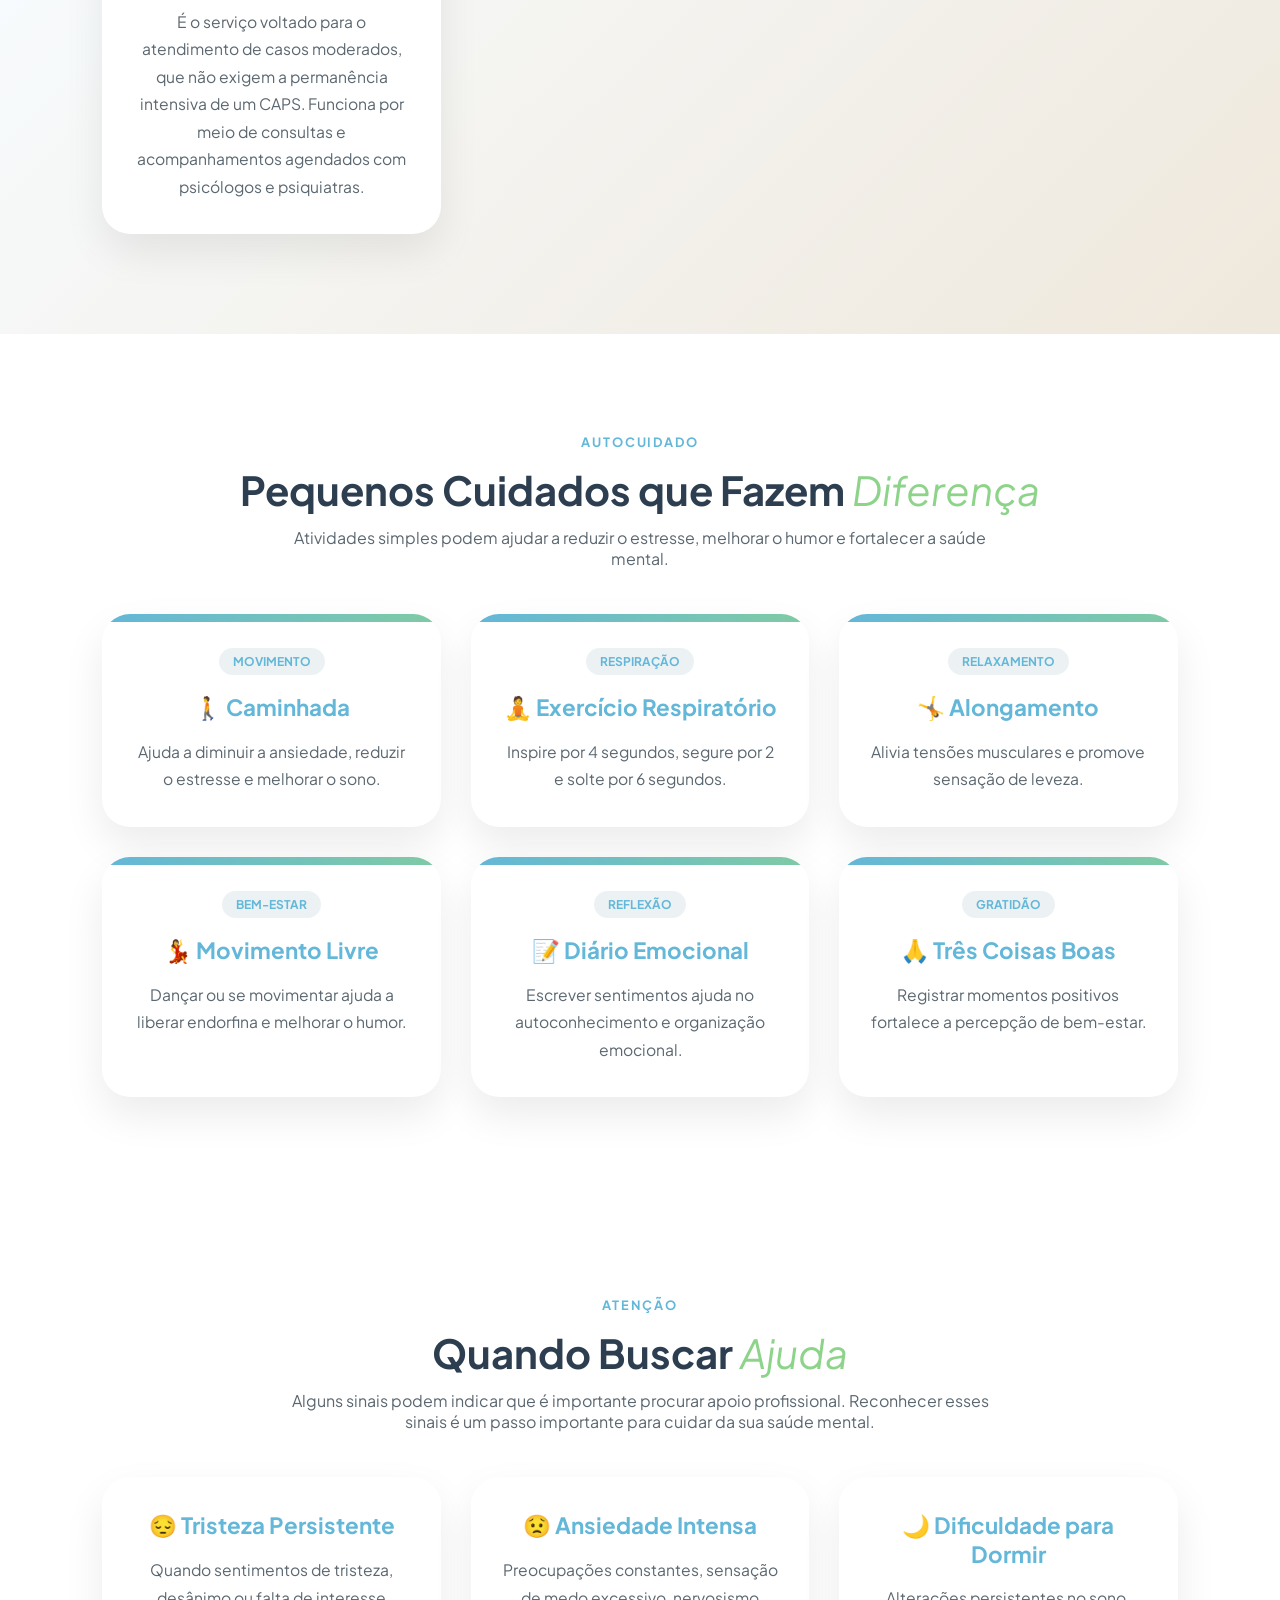
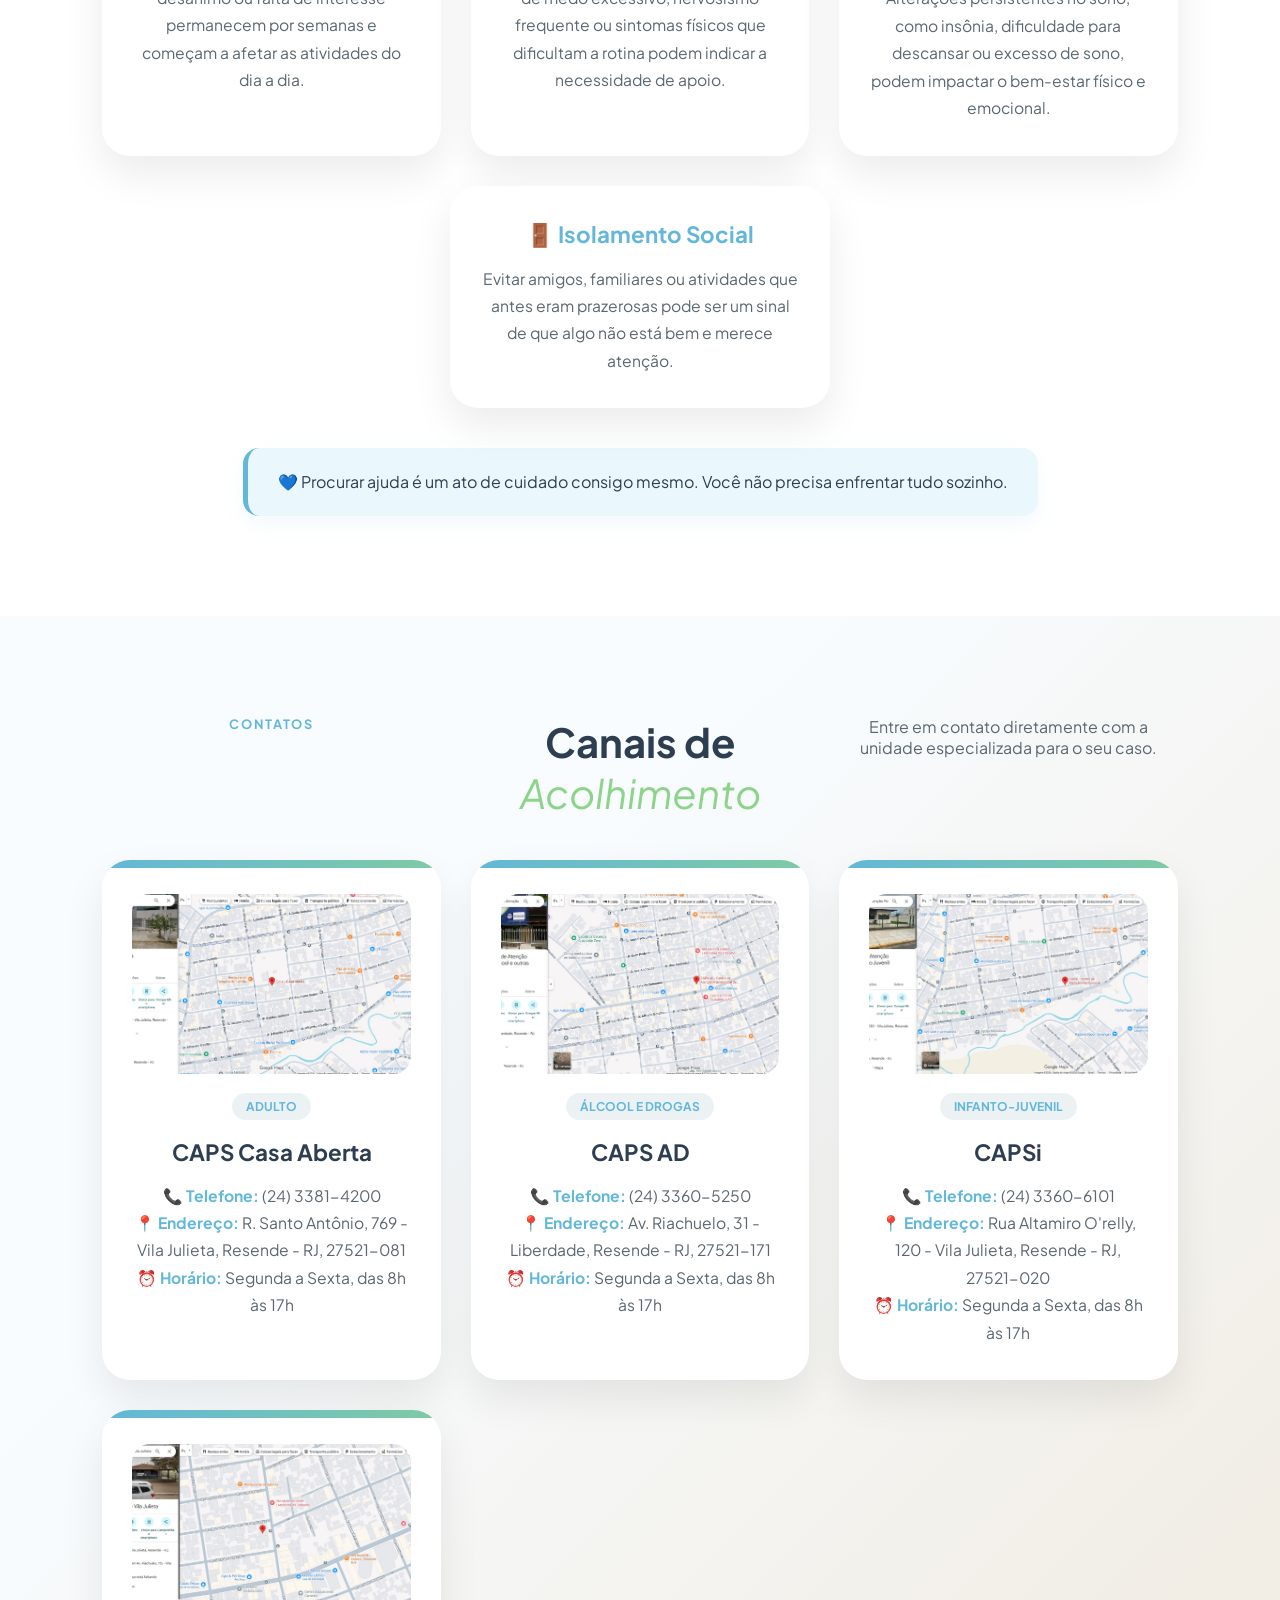
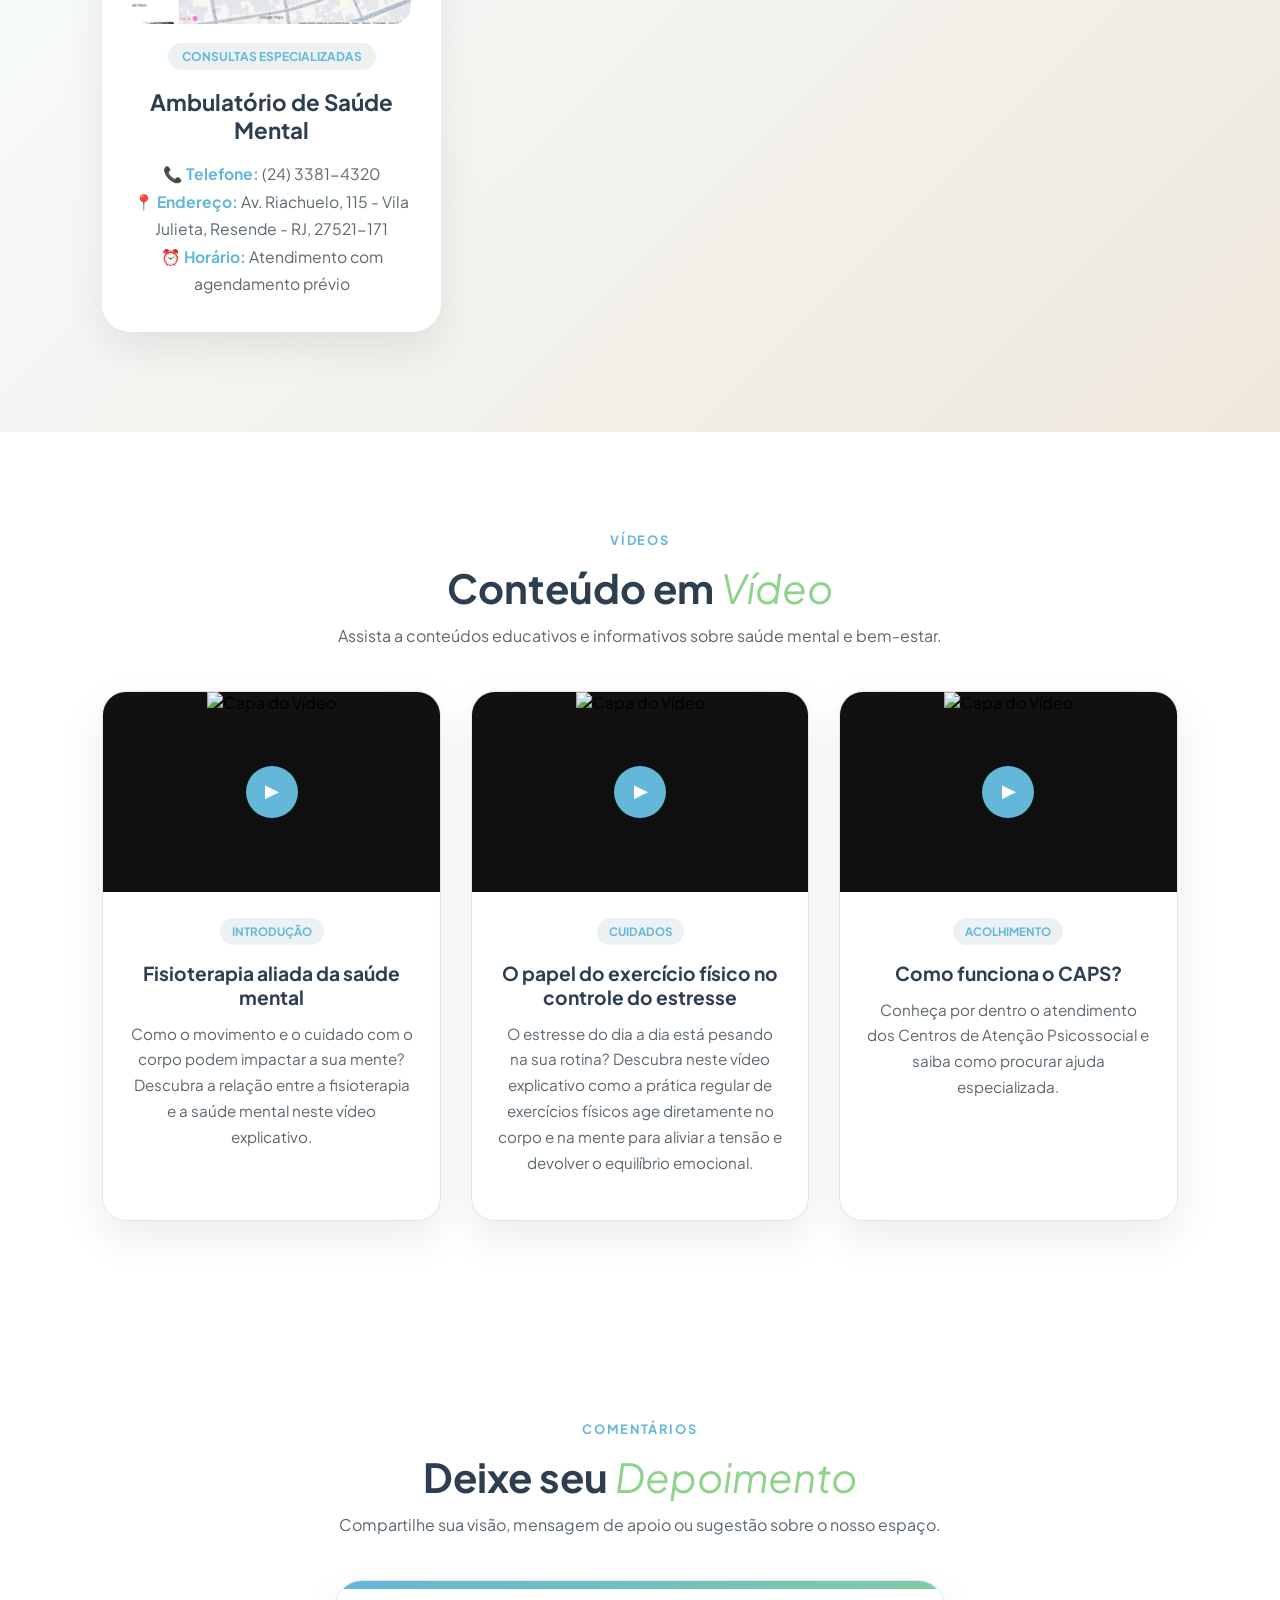
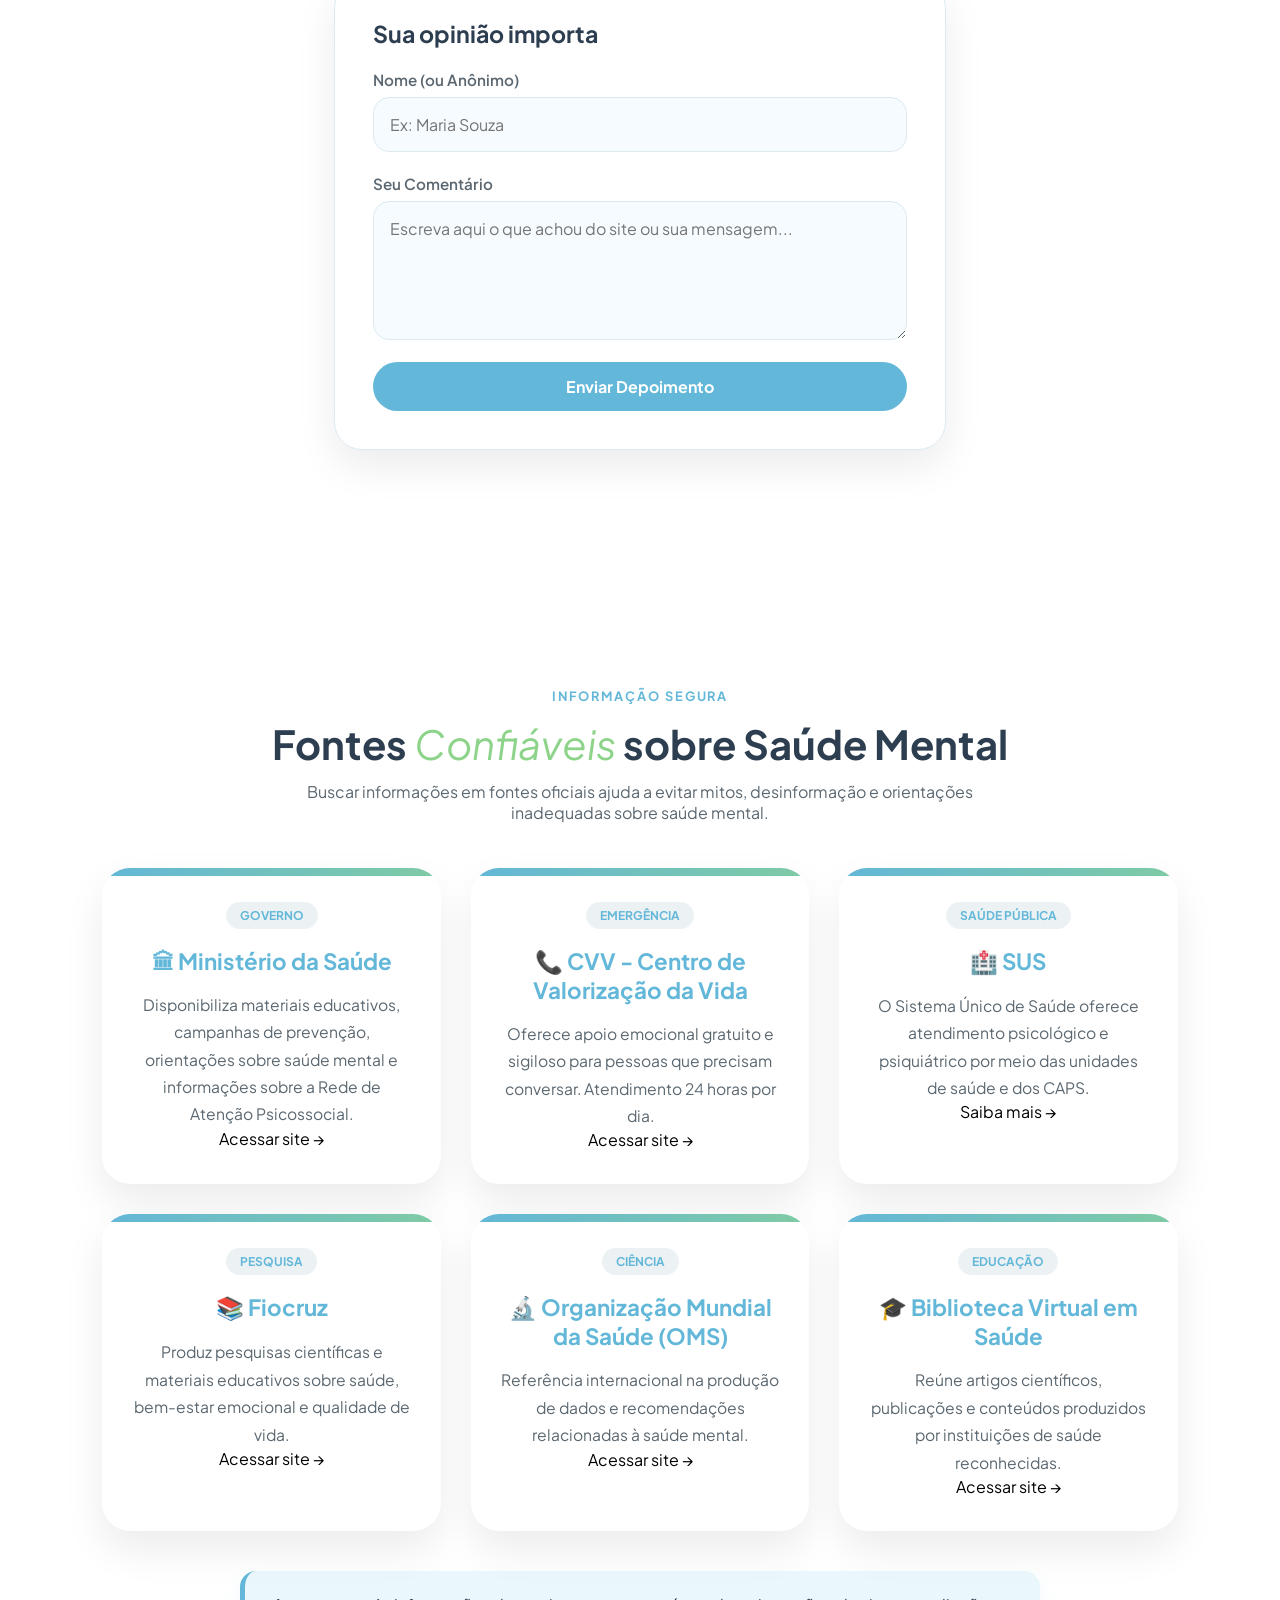
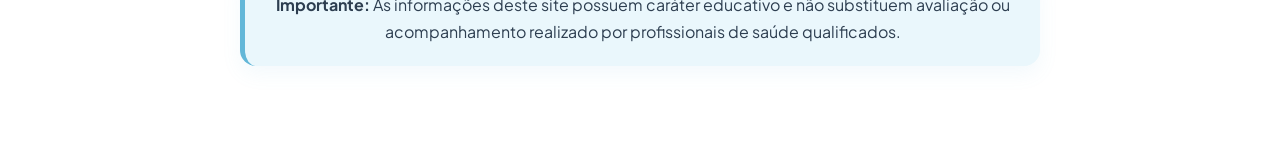
==== commit 7e8cfb8c: "Update index.html Colocando os videos de fisioterapia" ====
--- a/index.html
+++ b/index.html
@@ -401,14 +401,26 @@
 
         <div class="videos-cards-container">
             <div class="video-card card-with-border">
-                <div class="video-preview btn-play-trigger" data-video="https://youtube.com/embed/IJjCyYKkbZU?si=vxh-BDA81wg-3qQN">
-                    <img src="https://img.youtube.com/vi/IJjCyYKkbZU/0.jpg" alt="Capa do Vídeo">
+                <div class="video-preview btn-play-trigger" data-video="https://www.youtube.com/embed/G4vy6pXjJQ4?si=Ldj43DblrPKetBsK">
+                    <img src="https://img.youtube.com/vi/G4vy6pXjJQ4/0.jpg" alt="Capa do Vídeo">
                     <div class="play-icon">▶</div>
                 </div>
                 <div class="video-content">
                     <span class="video-tag">Introdução</span>
-                    <h3>O que é Saúde Mental?</h3>
-                    <p>Entenda os conceitos básicos sobre bem-estar emocional e a importância de quebrar tabus em torno do assunto.</p>
+                    <h3>Fisioterapia aliada da saúde mental</h3>
+                    <p>Como o movimento e o cuidado com o corpo podem impactar a sua mente? Descubra a relação entre a fisioterapia e a saúde mental neste vídeo explicativo.</p>
+                </div>
+            </div>
+
+            <div class="video-card card-with-border">
+                <div class="video-preview btn-play-trigger" data-video="https://www.youtube.com/embed/Zq26OmKKCRA?si=JjDywrYJm1IhmlPI">
+                    <img src="https://img.youtube.com/vi/Zq26OmKKCRA/0.jpg" alt="Capa do Vídeo">
+                    <div class="play-icon">▶</div>
+                </div>
+                <div class="video-content">
+                    <span class="video-tag">Cuidados</span>
+                    <h3>O papel do exercício físico no controle do estresse</h3>
+                    <p>O estresse do dia a dia está pesando na sua rotina? Descubra neste vídeo explicativo como a prática regular de exercícios físicos age diretamente no corpo e na mente para aliviar a tensão e devolver o equilíbrio emocional.</p>
                 </div>
             </div>
 
@@ -424,17 +436,6 @@
                 </div>
             </div>
 
-            <div class="video-card card-with-border">
-                <div class="video-preview btn-play-trigger" data-video="https://youtube.com/embed/26smId96smo?si=rQtb4ltxumGqIPi2">
-                    <img src="https://img.youtube.com/vi/26smId96smo/0.jpg" alt="Capa do Vídeo">
-                    <div class="play-icon">▶</div>
-                </div>
-                <div class="video-content">
-                    <span class="video-tag">Prevenção</span>
-                    <h3>Práticas de Autocuidado</h3>
-                    <p>Pequenas ações e hábitos do dia a dia que ajudam a fortalecer sua mente e ativar momentos de calma.</p>
-                </div>
-            </div>
         </div>
     </section>
 
@@ -599,10 +600,17 @@
                 const el = document.getElementById("contador");
                 if (!el) return;
 
-                const response = await fetch(`${API_URL}/visita`);
+                const response = await fetch(`${API_URL}/visita`, {
+                    method: "POST"
+                });
+
+                if (!response.ok) {
+                    throw new Error(`Erro HTTP ${response.status}`);
+                }
+
                 const data = await response.json();
-
                 el.innerText = data.total_visitantes;
+
             } catch (error) {
                 console.error("Erro contador:", error);
             }
@@ -748,4 +756,4 @@
     </script>
     
 </body>
-</html>+</html>
